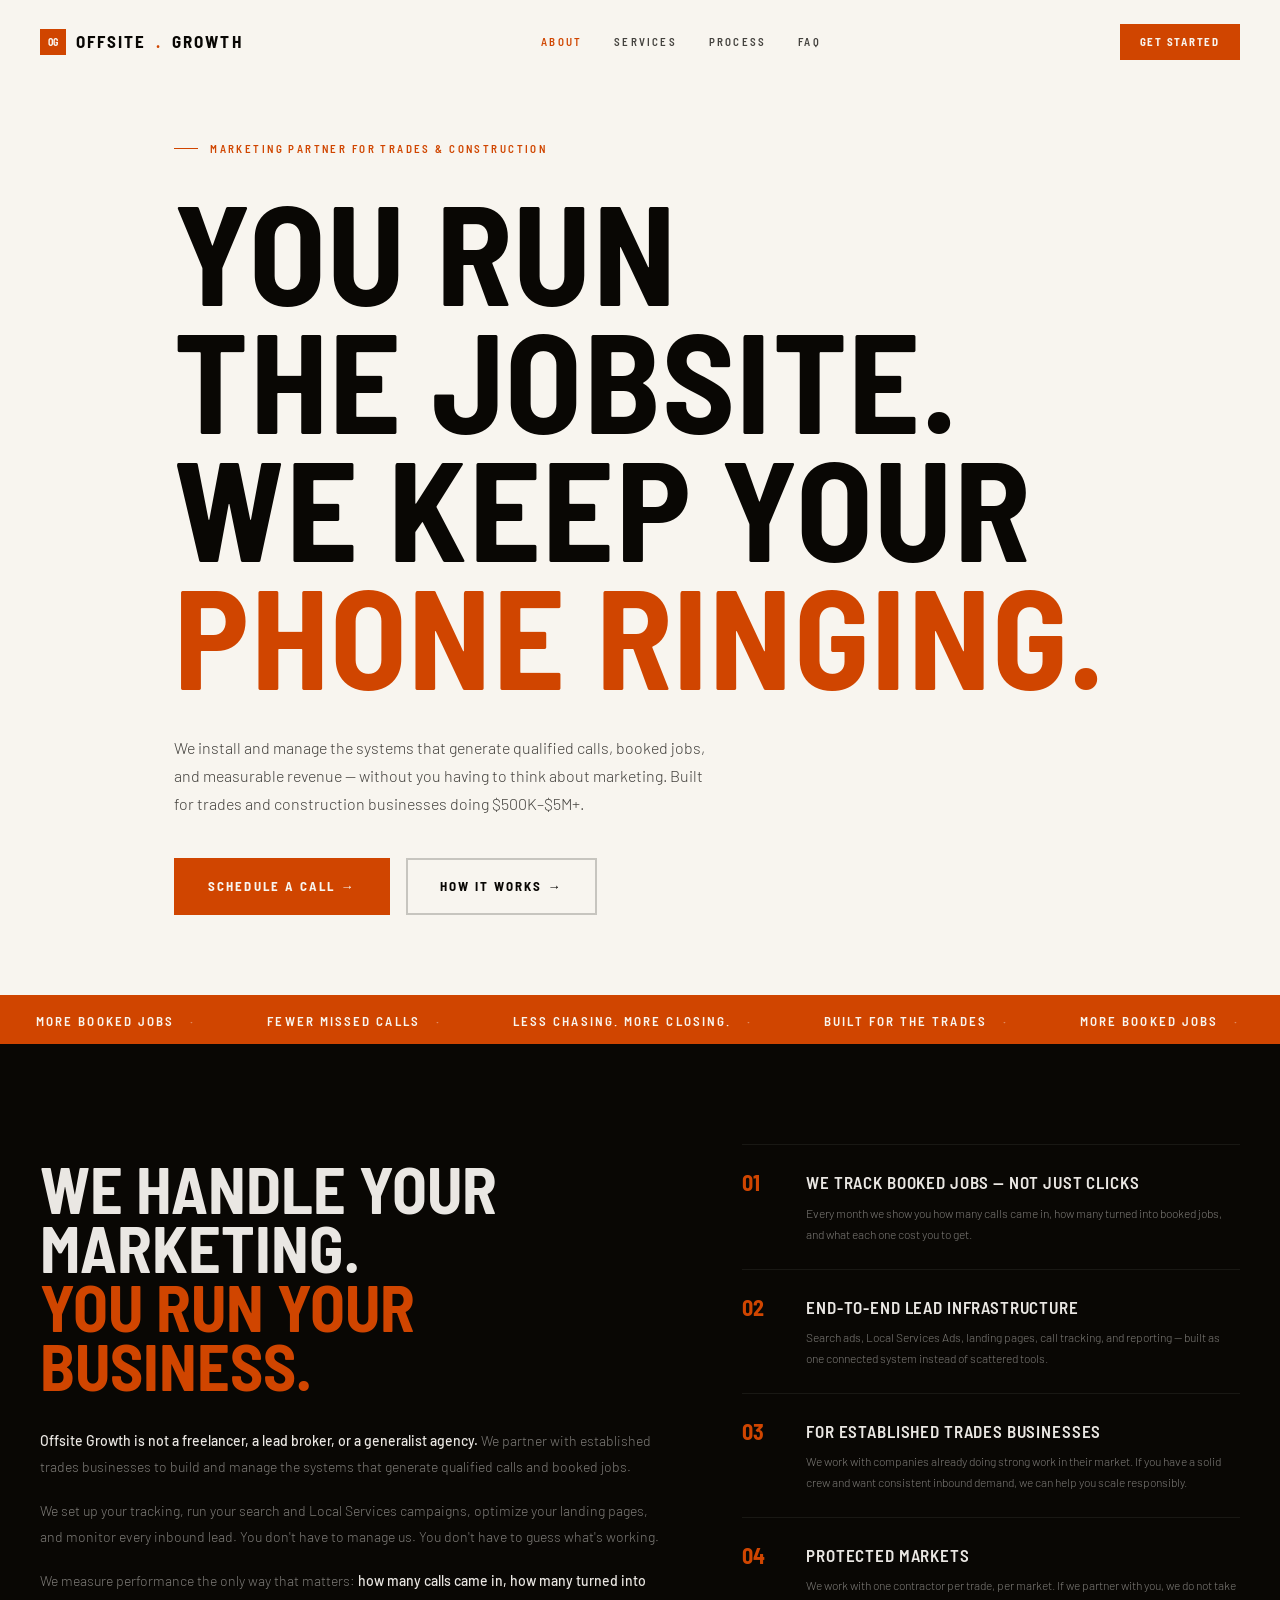
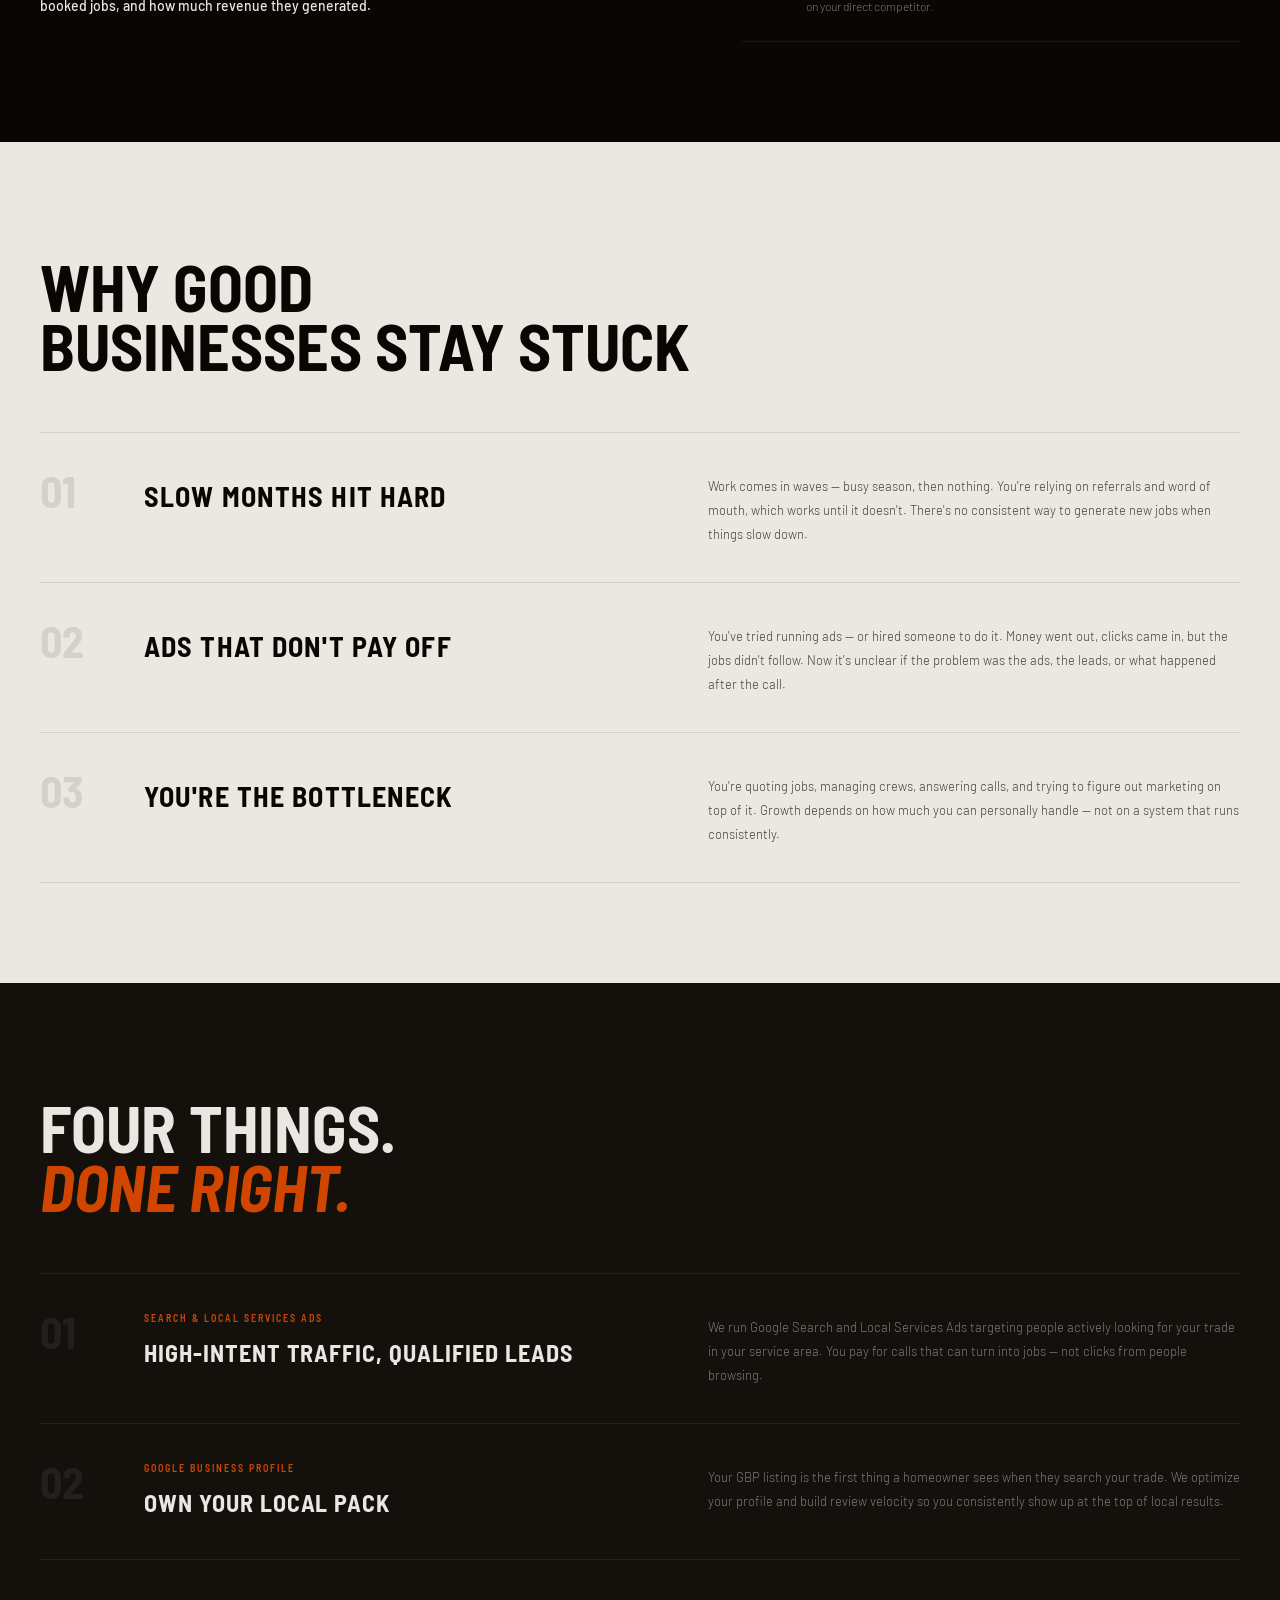
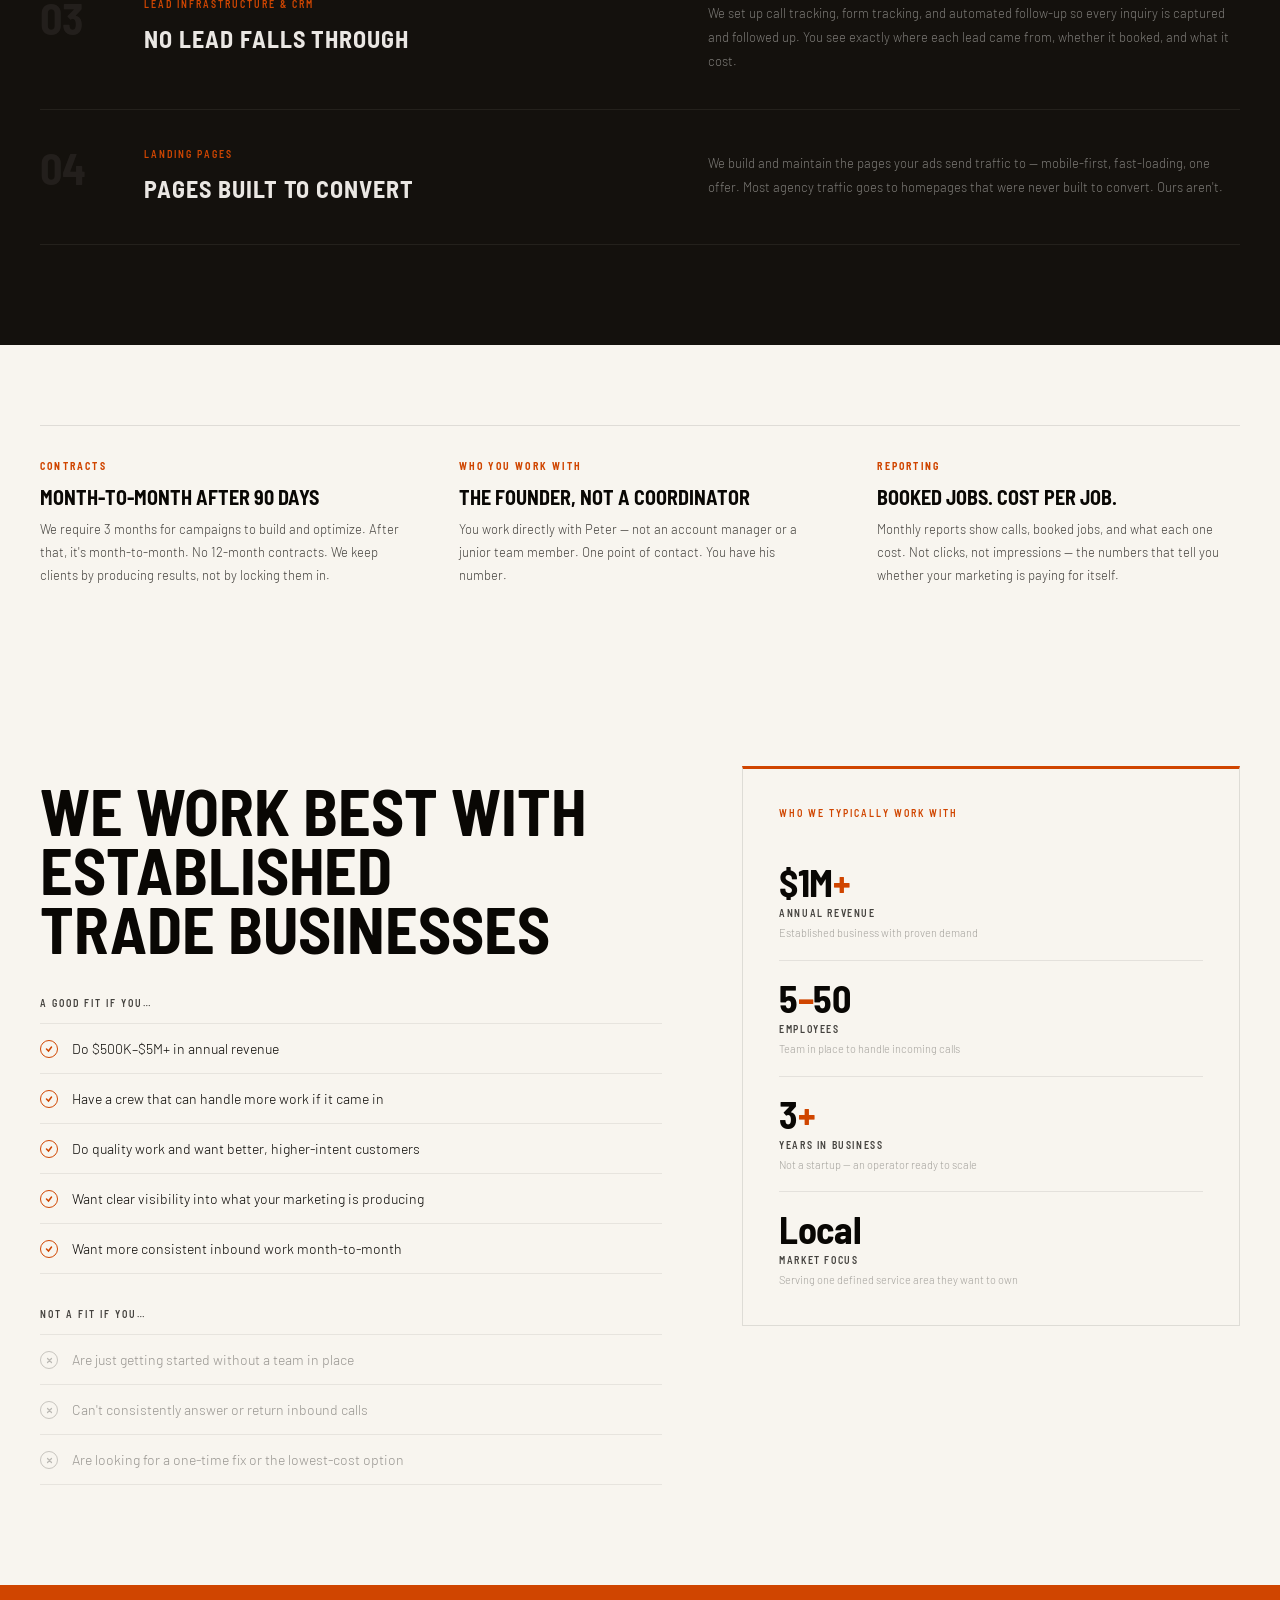
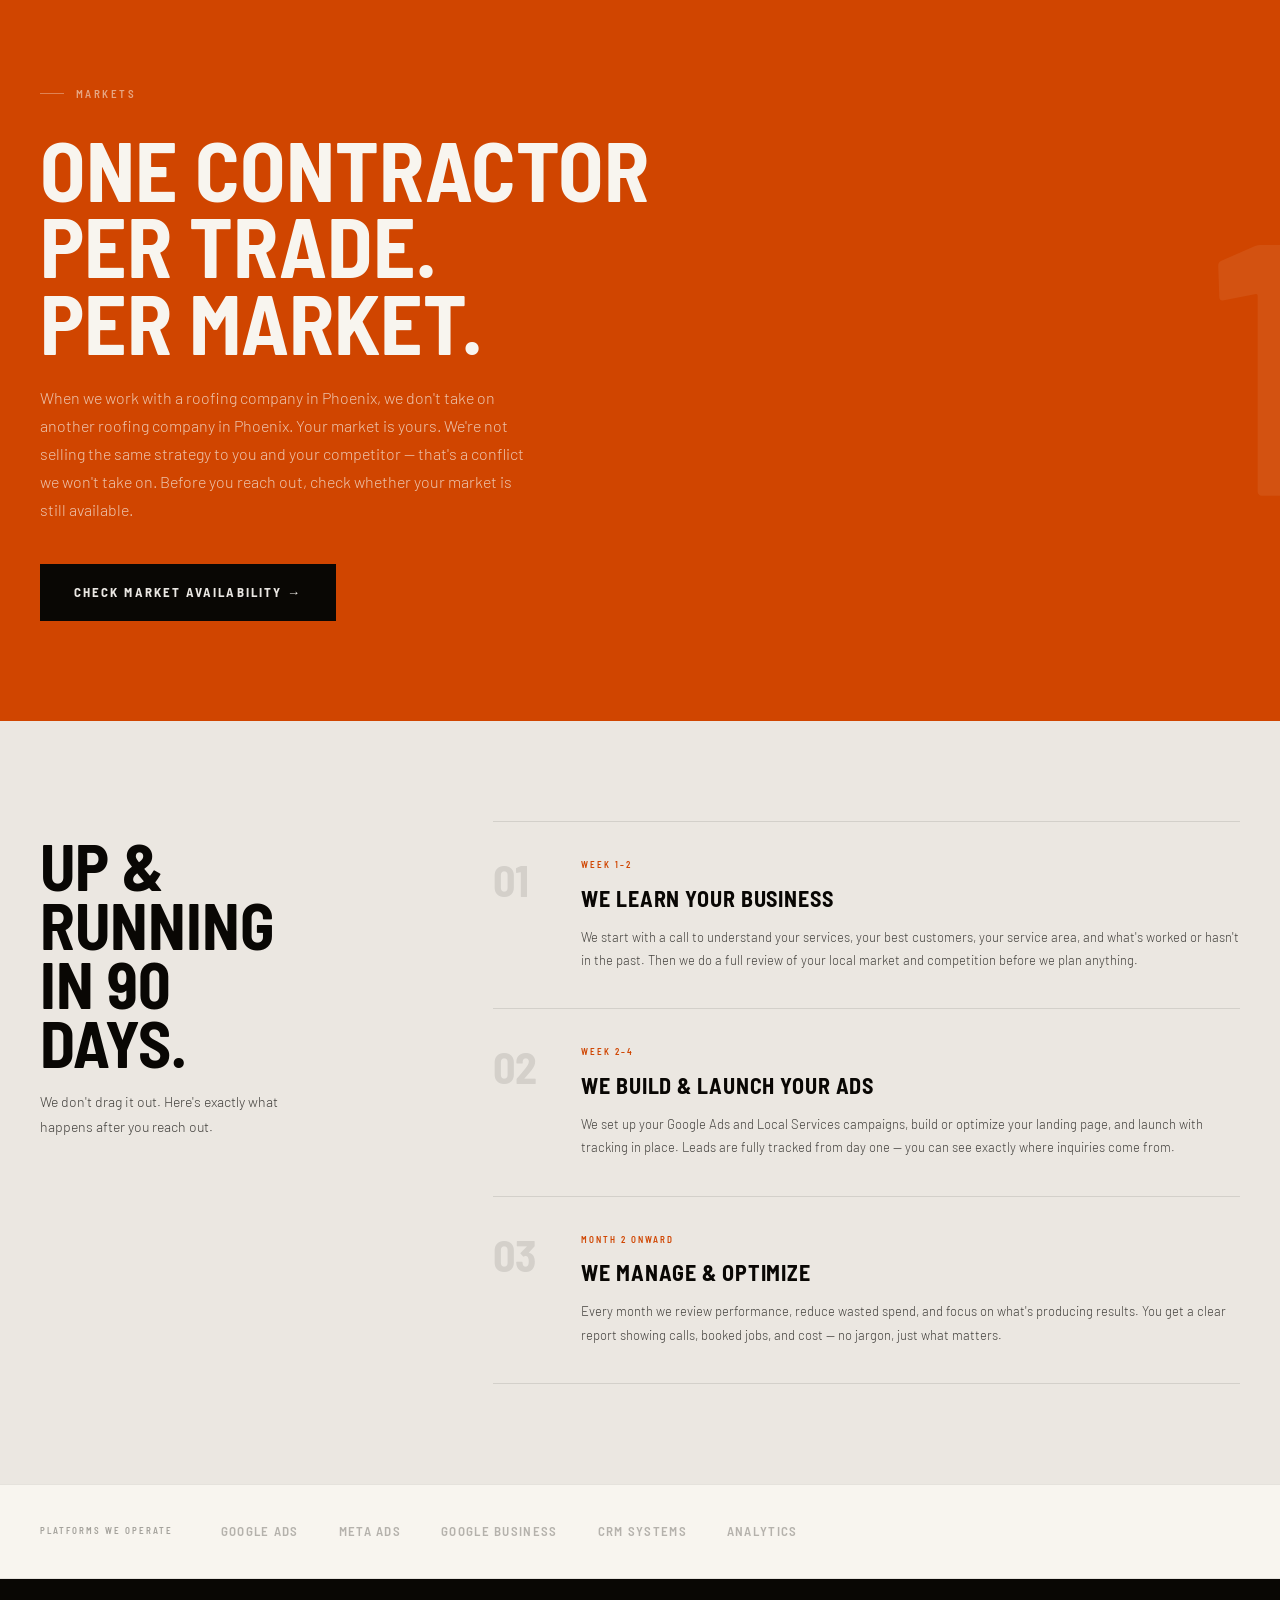
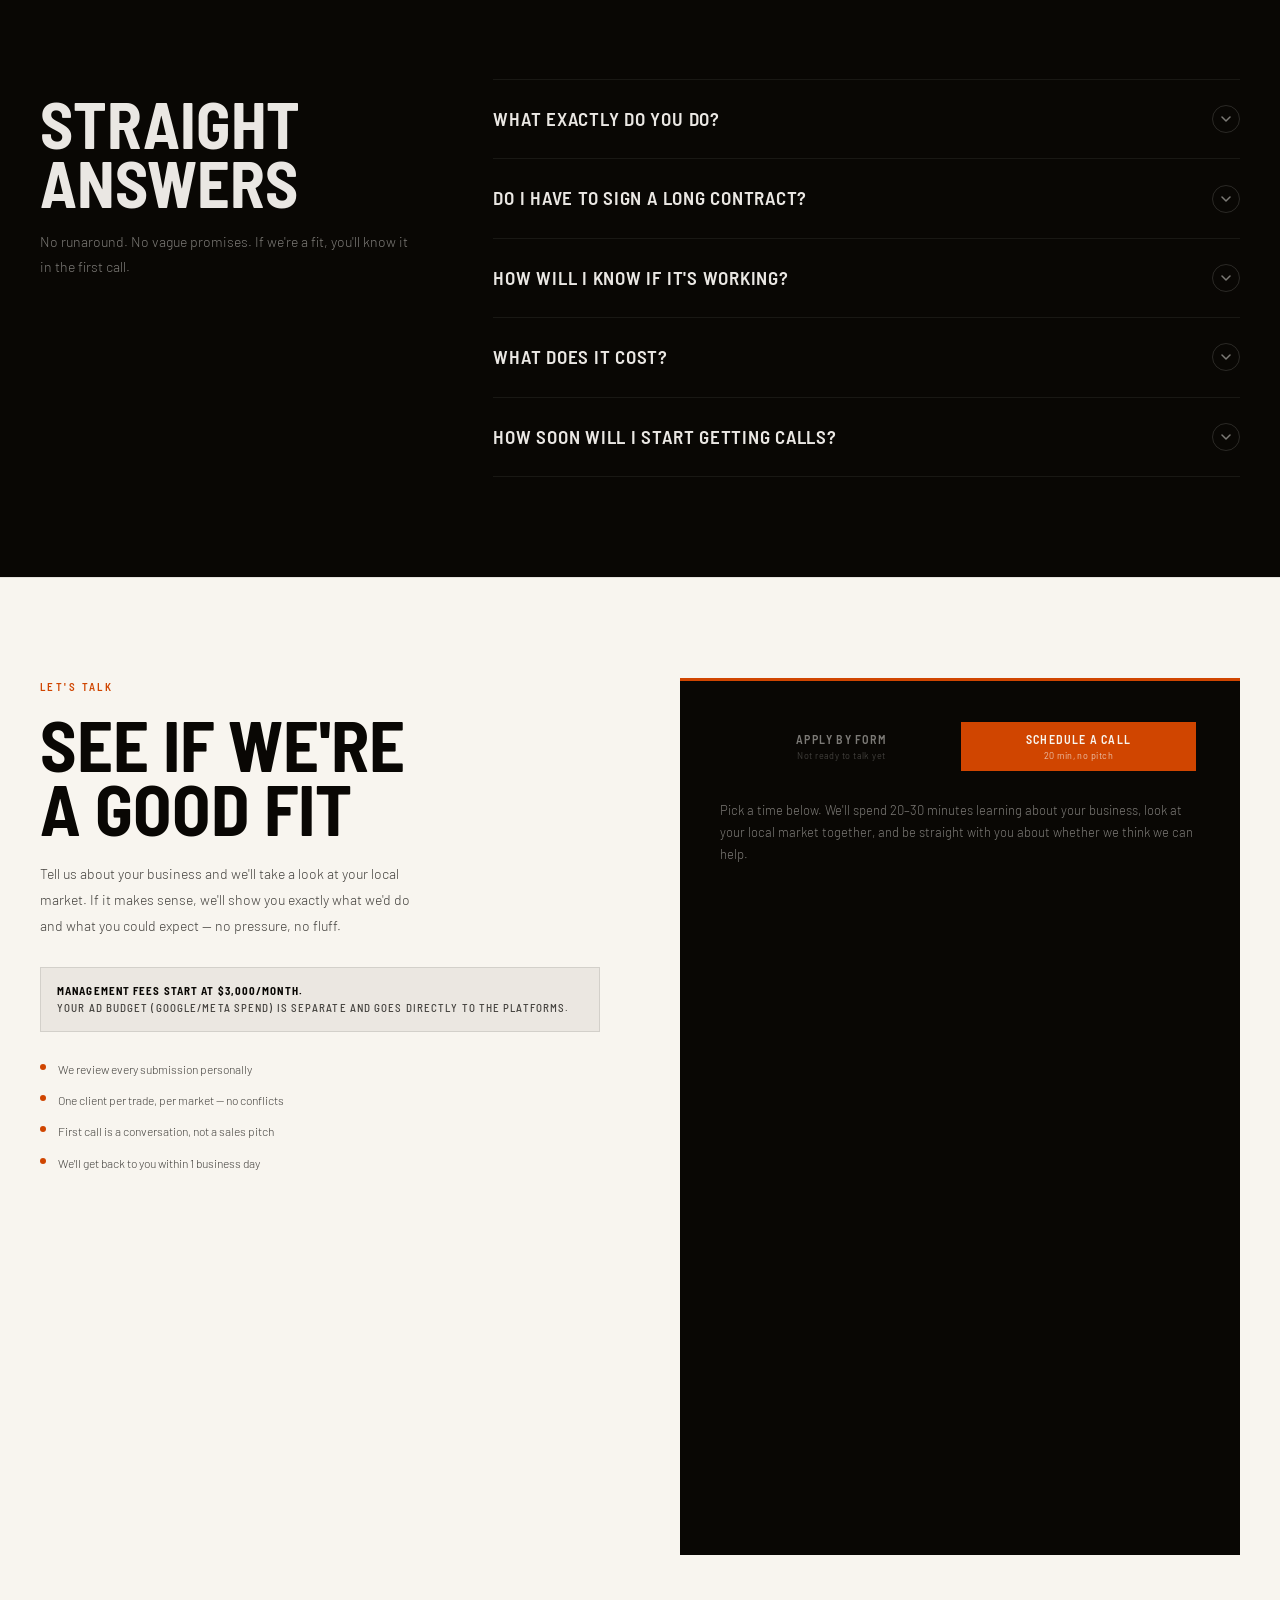
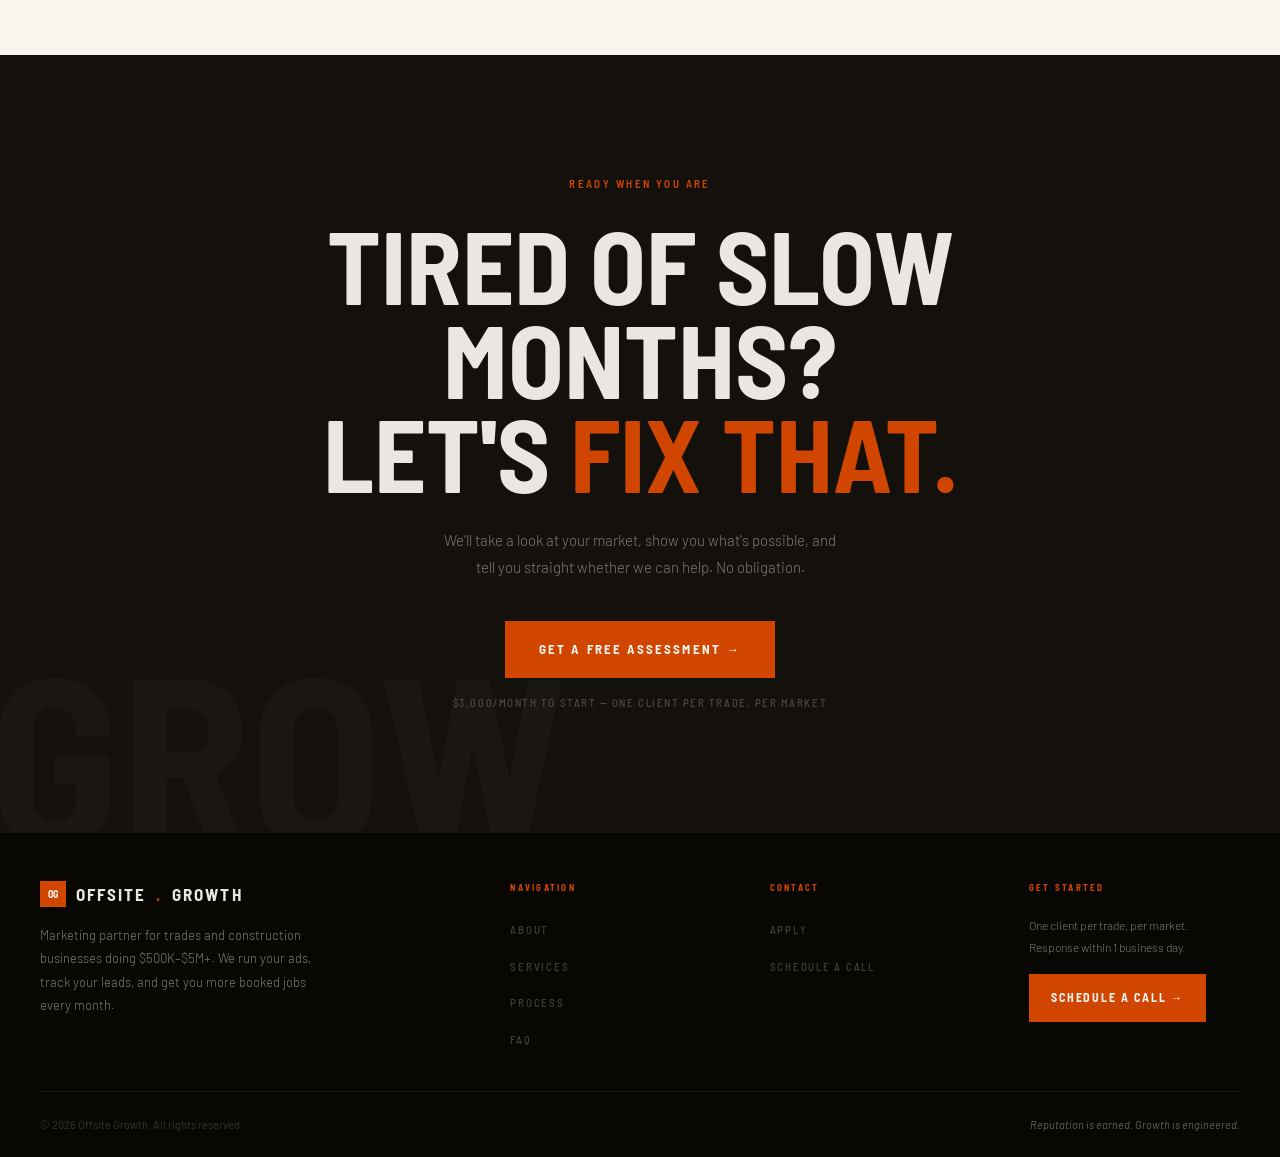
==== index.html @ 3c8fd6c5 "Add purposeful motion layer: FAQ smooth height, button press states, hero entrance, mobile CTA slide" ====
<!DOCTYPE html>
<html lang="en">
<head>
<meta charset="UTF-8">
<meta name="viewport" content="width=device-width, initial-scale=1.0">
<title>Offsite Growth — Marketing Partner for Trades &amp; Construction</title>
<meta name="description" content="Offsite Growth runs your Google Ads, Local Services campaigns, and lead tracking — so trades and construction businesses doing $500K–$5M+ get more booked jobs every month.">
<meta property="og:title" content="Offsite Growth — Marketing Partner for Trades &amp; Construction">
<meta property="og:description" content="We run your Google Ads, Local Services campaigns, and lead tracking — more booked jobs every month. Built for trades and construction businesses doing $500K–$5M+.">
<meta property="og:type" content="website">
<meta property="og:url" content="https://offsite-growth.com">
<meta property="og:image" content="https://offsite-growth.com/og-image.png">
<meta name="twitter:card" content="summary_large_image">
<meta name="twitter:title" content="Offsite Growth — Marketing Partner for Trades &amp; Construction">
<meta name="twitter:description" content="More booked jobs every month. Built for trades and construction businesses doing $500K–$5M+.">
<link rel="icon" type="image/svg+xml" href="data:image/svg+xml,%3Csvg xmlns='http://www.w3.org/2000/svg' viewBox='0 0 32 32'%3E%3Crect width='32' height='32' fill='%23f2efe8'/%3E%3Ctext x='50%25' y='50%25' dominant-baseline='central' text-anchor='middle' font-family='Arial Black,sans-serif' font-weight='900' font-size='18' fill='%23c85a1e'%3EOG%3C/text%3E%3C/svg%3E">
<link rel="preconnect" href="https://fonts.googleapis.com">
<link rel="preconnect" href="https://fonts.gstatic.com" crossorigin>
<link href="https://fonts.googleapis.com/css2?family=Barlow+Semi+Condensed:ital,wght@0,400;0,500;0,600;0,700;1,700&family=Barlow:ital,wght@0,300;0,400;0,500;1,300&display=swap" rel="stylesheet">
<style>
*, *::before, *::after { box-sizing: border-box; margin: 0; padding: 0; }
html { scroll-behavior: smooth; }

:root {
  --paper:    oklch(97% 0.008 82);
  --paper-2:  oklch(93% 0.009 82);
  --ink:      oklch(13% 0.010 80);
  --ink-2:    oklch(18% 0.010 80);
  --fire:     oklch(58% 0.190 43);
  --fire-2:   oklch(63% 0.185 43);
  --on-dark:      oklch(93% 0.006 82);
  --on-dark-dim:  oklch(58% 0.007 82);
  --on-light:     oklch(13% 0.010 80);
  --on-light-dim: oklch(38% 0.008 82);
  --ff-d: 'Barlow Semi Condensed', sans-serif;
  --ff-b: 'Barlow', sans-serif;
  --ease: cubic-bezier(0.16, 1, 0.3, 1);
}

body {
  background: var(--paper);
  color: var(--on-light);
  font-family: var(--ff-b);
  font-weight: 400;
  line-height: 1.6;
  overflow-x: hidden;
  -webkit-font-smoothing: antialiased;
}

a { text-decoration: none; color: inherit; }
.container { max-width: 1280px; margin: 0 auto; padding: 0 40px; }

/* ── REVEAL ── */
.r { opacity: 0; transform: translateY(22px); transition: opacity .65s var(--ease), transform .65s var(--ease); }
.r.on { opacity: 1; transform: none; }
.d1 { transition-delay: .08s; } .d2 { transition-delay: .16s; }
.d3 { transition-delay: .24s; } .d4 { transition-delay: .32s; }

/* ── SECTION LABEL ── */
.stag {
  font-family: var(--ff-d); font-size: 11px; font-weight: 600;
  letter-spacing: .22em; text-transform: uppercase;
  color: var(--fire);
}

/* ── BUTTONS ── */
.btn-fire {
  font-family: var(--ff-d); font-size: 13px; font-weight: 700;
  letter-spacing: .16em; text-transform: uppercase;
  display: inline-flex; align-items: center; gap: 10px;
  padding: 16px 32px; background: var(--fire);
  color: oklch(97% 0.008 82); border: 2px solid var(--fire);
  transition: background .22s var(--ease), transform .22s var(--ease), box-shadow .22s var(--ease);
}
.btn-fire:hover {
  background: var(--fire-2); border-color: var(--fire-2);
  transform: translateY(-2px); box-shadow: 0 8px 28px oklch(58% 0.19 43 / .28);
}
.btn-fire:active { transform: scale(0.97); box-shadow: none; }
.btn-outline {
  font-family: var(--ff-d); font-size: 13px; font-weight: 700;
  letter-spacing: .16em; text-transform: uppercase;
  display: inline-flex; align-items: center; gap: 10px;
  padding: 16px 32px; background: transparent;
  border: 2px solid oklch(13% 0.01 80 / .2); color: var(--on-light);
  transition: border-color .22s, background .22s;
}
.btn-outline:hover { border-color: oklch(13% 0.01 80 / .45); background: oklch(13% 0.01 80 / .04); }
.btn-outline:active { transform: scale(0.97); }
.btn-dark {
  font-family: var(--ff-d); font-size: 13px; font-weight: 700;
  letter-spacing: .16em; text-transform: uppercase;
  display: inline-flex; align-items: center; gap: 10px;
  padding: 16px 32px; background: var(--ink);
  color: var(--on-dark); border: 2px solid var(--ink);
  transition: background .22s;
}
.btn-dark:hover { background: oklch(10% 0.010 80); border-color: oklch(10% 0.010 80); }
.btn-dark:active { transform: scale(0.97); }
.btn-outline-light {
  font-family: var(--ff-d); font-size: 13px; font-weight: 700;
  letter-spacing: .16em; text-transform: uppercase;
  display: inline-flex; align-items: center; gap: 10px;
  padding: 16px 32px; background: transparent;
  border: 2px solid oklch(93% 0.006 82 / .25); color: var(--on-dark);
  transition: border-color .22s, background .22s;
}
.btn-outline-light:hover { border-color: oklch(93% 0.006 82 / .5); background: oklch(93% 0.006 82 / .06); }
.btn-outline-light:active { transform: scale(0.97); }

/* ═══════════════════════════════════════════
   HEADER
═══════════════════════════════════════════ */
header {
  position: fixed; top: 0; left: 0; right: 0; z-index: 200;
  padding: 24px 0;
  transition: background .35s var(--ease), border-color .35s;
  border-bottom: 1px solid transparent;
  background: transparent;
}
header.stuck {
  padding: 14px 0;
  background: oklch(13% 0.010 80 / .97);
  backdrop-filter: blur(16px);
  border-color: oklch(93% 0.006 82 / .07);
}
.hdr-inner { display: flex; align-items: center; justify-content: space-between; gap: 24px; }
.logo {
  font-family: var(--ff-d); font-size: 17px; font-weight: 700;
  letter-spacing: .12em; text-transform: uppercase;
  display: flex; align-items: center; gap: 10px;
  color: var(--on-light); transition: color .35s;
}
header.stuck .logo { color: var(--on-dark); }
.logo-mark {
  width: 26px; height: 26px; background: var(--fire);
  display: inline-flex; align-items: center; justify-content: center;
  font-size: 10px; font-weight: 700; color: oklch(97% 0.008 82);
  letter-spacing: .04em; flex-shrink: 0;
}
nav { display: flex; align-items: center; gap: 32px; }
nav a {
  font-family: var(--ff-d); font-size: 11px; font-weight: 600;
  letter-spacing: .2em; text-transform: uppercase;
  color: var(--on-light-dim); transition: color .2s;
}
header.stuck nav a { color: var(--on-dark-dim); }
nav a:hover { color: var(--on-light); }
header.stuck nav a:hover { color: var(--on-dark); }
nav a.active { color: var(--fire); }
header.stuck nav a.active { color: var(--fire); }
.hdr-cta {
  font-family: var(--ff-d); font-size: 11px; font-weight: 700;
  letter-spacing: .16em; text-transform: uppercase;
  padding: 9px 20px; background: var(--fire);
  color: oklch(97% 0.008 82); transition: background .2s;
}
.hdr-cta:hover { background: var(--fire-2); }
.hdr-cta:active { transform: scale(0.97); }
.burger {
  display: none; flex-direction: column; gap: 5px;
  cursor: pointer; border: none; background: none; padding: 4px;
}
.burger span {
  width: 22px; height: 1.5px; display: block;
  background: var(--on-light); transition: background .35s;
}
header.stuck .burger span { background: var(--on-dark); }

/* ═══════════════════════════════════════════
   HERO
═══════════════════════════════════════════ */
.hero {
  min-height: 100vh;
  background: var(--paper);
  display: flex; flex-direction: column; justify-content: center;
  padding: 140px 0 80px;
}
.hero-eyebrow {
  font-family: var(--ff-d); font-size: 11px; font-weight: 600;
  letter-spacing: .22em; text-transform: uppercase; color: var(--fire);
  display: flex; align-items: center; gap: 12px; margin-bottom: 28px;
  opacity: 0; animation: up .8s .1s var(--ease) forwards;
}
.hero-eyebrow::before { content: ''; width: 24px; height: 1px; background: var(--fire); }
.hero-h1 {
  font-family: var(--ff-d);
  font-size: clamp(76px, 11vw, 152px);
  font-weight: 700; line-height: .91; letter-spacing: .01em; text-transform: uppercase;
  color: var(--on-light); margin-bottom: 36px;
  opacity: 0; animation: up-heavy 1s .2s var(--ease) forwards;
}
.hero-h1 .acc { color: var(--fire); }
.hero-sub {
  font-size: 16px; font-weight: 300; color: var(--on-light-dim);
  line-height: 1.75; max-width: 540px; margin-bottom: 40px;
  opacity: 0; animation: up .9s .32s var(--ease) forwards;
}
.hero-actions {
  display: flex; gap: 16px; flex-wrap: wrap;
  opacity: 0; animation: up .9s .44s var(--ease) forwards;
}

.hero-stats {
  margin-top: auto;
  border-top: 1px solid oklch(13% 0.01 80 / .1);
  display: grid; grid-template-columns: repeat(3, 1fr);
  opacity: 0; animation: up .9s .6s var(--ease) forwards;
}
.hstat { padding: 28px 0; }
.hstat:not(:last-child) { border-right: 1px solid oklch(13% 0.01 80 / .1); padding-right: 32px; }
.hstat:not(:first-child) { padding-left: 32px; }
.hstat-val {
  font-family: var(--ff-d); font-size: 44px; font-weight: 700; line-height: 1;
  color: var(--on-light); letter-spacing: -.01em; margin-bottom: 4px;
}
.hstat-val .acc { color: var(--fire); }
.hstat-lbl {
  font-family: var(--ff-d); font-size: 11px; font-weight: 500;
  letter-spacing: .16em; text-transform: uppercase; color: var(--on-light-dim);
}

@keyframes up { from { opacity:0; transform:translateY(24px); } to { opacity:1; transform:none; } }
@keyframes up-heavy { from { opacity:0; transform:translateY(44px); } to { opacity:1; transform:none; } }
@keyframes fadeTab { from { opacity:0; } to { opacity:1; } }

/* ── TICKER ── */
.ticker {
  background: var(--fire); padding: 12px 0;
  overflow: hidden; white-space: nowrap;
}
.ticker-track { display: inline-flex; animation: scroll 30s linear infinite; }
.ticker-item {
  font-family: var(--ff-d); font-size: 13px; font-weight: 600;
  letter-spacing: .16em; text-transform: uppercase;
  color: oklch(97% 0.008 82); padding: 0 36px;
  display: flex; align-items: center; gap: 16px;
}
.ticker-item::after { content: '·'; color: oklch(97% 0.008 82 / .4); }
@keyframes scroll { from { transform:translateX(0); } to { transform:translateX(-50%); } }

/* ═══════════════════════════════════════════
   ABOUT — Dark
═══════════════════════════════════════════ */
.about { background: var(--ink); color: var(--on-dark); padding: 100px 0; }
.about-inner {
  display: grid; grid-template-columns: 5fr 4fr; gap: 80px; align-items: start;
}
.about-h2 {
  font-family: var(--ff-d); font-size: clamp(40px, 5vw, 68px);
  font-weight: 700; line-height: .92; text-transform: uppercase;
  color: var(--on-dark); margin: 16px 0 32px;
}
.about-h2 .acc { color: var(--fire); }
.about-copy { display: flex; flex-direction: column; gap: 18px; }
.about-copy p { font-size: 14px; font-weight: 300; color: var(--on-dark-dim); line-height: 1.85; }
.about-copy strong { font-weight: 500; color: var(--on-dark); }
.pillars { list-style: none; }
.pillar {
  display: grid; grid-template-columns: 44px 1fr; gap: 20px;
  padding: 24px 0; border-top: 1px solid oklch(93% 0.006 82 / .07);
}
.pillars li:last-child { border-bottom: 1px solid oklch(93% 0.006 82 / .07); }
.pillar-n {
  font-family: var(--ff-d); font-size: 22px; font-weight: 700;
  color: var(--fire); line-height: 1; padding-top: 2px;
}
.pillar-title {
  font-family: var(--ff-d); font-size: 17px; font-weight: 600;
  text-transform: uppercase; letter-spacing: .05em;
  color: var(--on-dark); margin-bottom: 6px;
}
.pillar-body { font-size: 12px; font-weight: 300; color: var(--on-dark-dim); line-height: 1.75; }

/* ═══════════════════════════════════════════
   PROBLEM — Light
═══════════════════════════════════════════ */
.problem { background: var(--paper-2); padding: 100px 0; }
.prob-head { margin-bottom: 56px; }
.prob-h2 {
  font-family: var(--ff-d); font-size: clamp(40px, 5vw, 68px);
  font-weight: 700; line-height: .92; text-transform: uppercase;
  color: var(--on-light); margin: 16px 0 0;
}
.prob-row {
  display: grid; grid-template-columns: 72px 1fr 1fr; gap: 32px;
  padding: 36px 0; border-top: 1px solid oklch(13% 0.01 80 / .1);
  align-items: start; transition: border-color .25s;
}
.prob-row:last-child { border-bottom: 1px solid oklch(13% 0.01 80 / .1); }
.prob-row:hover { border-top-color: oklch(58% 0.19 43 / .3); }
.prob-n {
  font-family: var(--ff-d); font-size: 44px; font-weight: 700;
  color: oklch(13% 0.01 80 / .1); line-height: 1; transition: color .25s;
}
.prob-row:hover .prob-n { color: oklch(58% 0.19 43 / .2); }
.prob-title {
  font-family: var(--ff-d); font-size: clamp(20px, 2.2vw, 28px);
  font-weight: 700; text-transform: uppercase; letter-spacing: .04em;
  color: var(--on-light); padding-top: 5px;
}
.prob-body { font-size: 13px; font-weight: 300; color: var(--on-light-dim); line-height: 1.85; padding-top: 5px; }

/* ═══════════════════════════════════════════
   ENGINE / SERVICES — Dark
═══════════════════════════════════════════ */
.engine { background: var(--ink-2); color: var(--on-dark); padding: 100px 0; }
.engine-head { margin-bottom: 56px; }
.engine-h2 {
  font-family: var(--ff-d); font-size: clamp(40px, 5vw, 68px);
  font-weight: 700; line-height: .92; text-transform: uppercase;
  color: var(--on-dark); margin: 16px 0 0;
}
.engine-h2 em { font-style: italic; color: var(--fire); }
.eng-row {
  display: grid; grid-template-columns: 72px 1fr 1fr; gap: 32px;
  padding: 36px 0; border-top: 1px solid oklch(93% 0.006 82 / .07);
  align-items: start; transition: border-color .25s;
}
.eng-row:last-child { border-bottom: 1px solid oklch(93% 0.006 82 / .07); }
.eng-row:hover { border-top-color: oklch(58% 0.19 43 / .35); }
.eng-n {
  font-family: var(--ff-d); font-size: 44px; font-weight: 700;
  color: oklch(93% 0.006 82 / .07); line-height: 1; transition: color .25s;
}
.eng-row:hover .eng-n { color: oklch(58% 0.19 43 / .22); }
.eng-meta {}
.eng-label {
  font-family: var(--ff-d); font-size: 10px; font-weight: 600;
  letter-spacing: .2em; text-transform: uppercase; color: var(--fire); margin-bottom: 8px;
}
.eng-title {
  font-family: var(--ff-d); font-size: clamp(18px, 2vw, 24px);
  font-weight: 700; text-transform: uppercase; letter-spacing: .04em; color: var(--on-dark);
}
.eng-body { font-size: 13px; font-weight: 300; color: var(--on-dark-dim); line-height: 1.85; padding-top: 5px; }

/* ═══════════════════════════════════════════
   CREDENTIALS STRIP — Light
═══════════════════════════════════════════ */
.creds { background: var(--paper); padding: 80px 0; }
.creds-grid {
  display: grid; grid-template-columns: repeat(3, 1fr);
  gap: 56px; border-top: 1px solid oklch(13% 0.01 80 / .1);
}
.cred-item { padding-top: 32px; }
.cred-tag {
  font-family: var(--ff-d); font-size: 10px; font-weight: 700;
  letter-spacing: .22em; text-transform: uppercase;
  color: var(--fire); margin-bottom: 12px;
}
.cred-h {
  font-family: var(--ff-d); font-size: 20px; font-weight: 700;
  text-transform: uppercase; color: var(--on-light); margin-bottom: 10px; line-height: 1.1;
}
.cred-body { font-size: 13px; font-weight: 300; color: var(--on-light-dim); line-height: 1.75; }

/* ═══════════════════════════════════════════
   WHO — Light
═══════════════════════════════════════════ */
.who { background: var(--paper); padding: 100px 0; }
.who-inner { display: grid; grid-template-columns: 5fr 4fr; gap: 80px; align-items: start; }
.who-h2 {
  font-family: var(--ff-d); font-size: clamp(40px, 5vw, 68px);
  font-weight: 700; line-height: .92; text-transform: uppercase;
  color: var(--on-light); margin: 16px 0 36px;
}
.fit-lbl {
  font-family: var(--ff-d); font-size: 10px; font-weight: 600;
  letter-spacing: .2em; text-transform: uppercase; color: var(--on-light-dim); margin-bottom: 12px;
}
.fit-list { list-style: none; }
.fit-item {
  display: flex; align-items: flex-start; gap: 14px;
  padding: 14px 0; border-bottom: 1px solid oklch(13% 0.01 80 / .07);
  font-size: 14px; font-weight: 300; color: var(--on-light); line-height: 1.5;
}
.fit-item:first-child { border-top: 1px solid oklch(13% 0.01 80 / .07); }
.fit-check {
  width: 18px; height: 18px; flex-shrink: 0; margin-top: 2px;
  border: 1.5px solid var(--fire); border-radius: 50%;
  display: flex; align-items: center; justify-content: center;
}
.fit-x {
  width: 18px; height: 18px; flex-shrink: 0; margin-top: 2px;
  border: 1.5px solid oklch(13% 0.01 80 / .2); border-radius: 50%;
  display: flex; align-items: center; justify-content: center;
  color: oklch(13% 0.01 80 / .25);
}
.nf-wrap { margin-top: 32px; }
.nf-wrap .fit-item { color: oklch(13% 0.01 80 / .4); }
.who-metrics {
  border-top: 3px solid var(--fire); border-bottom: 1px solid oklch(13% 0.01 80 / .1);
  border-left: 1px solid oklch(13% 0.01 80 / .1); border-right: 1px solid oklch(13% 0.01 80 / .1);
  padding: 36px; position: sticky; top: 100px;
}
.wmt-lbl {
  font-family: var(--ff-d); font-size: 10px; font-weight: 600;
  letter-spacing: .2em; text-transform: uppercase; color: var(--fire); margin-bottom: 24px;
}
.wm { padding: 18px 0; border-bottom: 1px solid oklch(13% 0.01 80 / .08); }
.wm:last-child { border-bottom: none; padding-bottom: 0; }
.wm-val {
  font-family: var(--ff-d); font-size: 38px; font-weight: 700; line-height: 1;
  color: var(--on-light); letter-spacing: -.01em;
}
.wm-val .acc { color: var(--fire); }
.wm-lbl {
  font-family: var(--ff-d); font-size: 10px; font-weight: 600;
  letter-spacing: .16em; text-transform: uppercase; color: var(--on-light-dim); margin-top: 4px;
}
.wm-sub { font-size: 11px; font-weight: 300; color: oklch(13% 0.01 80 / .35); margin-top: 3px; }

/* ═══════════════════════════════════════════
   EXCLUSIVE — Orange
═══════════════════════════════════════════ */
.exclusive { background: var(--fire); color: oklch(97% 0.008 82); padding: 100px 0; position: relative; overflow: hidden; }
.excl-ghost {
  position: absolute; right: -30px; top: 50%; transform: translateY(-50%);
  font-family: var(--ff-d); font-size: clamp(220px, 28vw, 380px);
  font-weight: 700; line-height: 1; text-transform: uppercase;
  color: oklch(97% 0.008 82 / .07); pointer-events: none; user-select: none;
  letter-spacing: -.04em;
}
.excl-inner { position: relative; z-index: 1; max-width: 760px; }
.excl-tag {
  font-family: var(--ff-d); font-size: 11px; font-weight: 600;
  letter-spacing: .22em; text-transform: uppercase;
  color: oklch(97% 0.008 82 / .55); display: flex; align-items: center; gap: 12px; margin-bottom: 28px;
}
.excl-tag::before { content: ''; width: 24px; height: 1px; background: oklch(97% 0.008 82 / .35); flex-shrink: 0; }
.excl-h2 {
  font-family: var(--ff-d); font-size: clamp(44px, 6.5vw, 88px);
  font-weight: 700; line-height: .92; text-transform: uppercase;
  color: oklch(97% 0.008 82); margin-bottom: 24px;
}
.excl-body {
  font-size: 16px; font-weight: 300; color: oklch(97% 0.008 82 / .72);
  line-height: 1.75; max-width: 500px; margin-bottom: 40px;
}

/* ═══════════════════════════════════════════
   PROCESS — Light
═══════════════════════════════════════════ */
.process { background: var(--paper-2); padding: 100px 0; }
.proc-inner { display: grid; grid-template-columns: 1fr 2fr; gap: 80px; }
.proc-h2 {
  font-family: var(--ff-d); font-size: clamp(40px, 5vw, 64px);
  font-weight: 700; line-height: .92; text-transform: uppercase;
  color: var(--on-light); margin: 16px 0 16px;
}
.proc-note { font-size: 14px; font-weight: 300; color: var(--on-light-dim); line-height: 1.8; max-width: 240px; }
.pstep {
  display: grid; grid-template-columns: 64px 1fr; gap: 24px;
  padding: 36px 0; border-top: 1px solid oklch(13% 0.01 80 / .1);
  transition: border-color .25s;
}
.pstep:last-child { border-bottom: 1px solid oklch(13% 0.01 80 / .1); }
.pstep:hover { border-top-color: oklch(58% 0.19 43 / .3); }
.pn {
  font-family: var(--ff-d); font-size: 44px; font-weight: 700;
  color: oklch(13% 0.01 80 / .1); line-height: 1; transition: color .3s;
}
.pstep:hover .pn { color: oklch(58% 0.19 43 / .22); }
.ptag {
  font-family: var(--ff-d); font-size: 9px; font-weight: 600;
  letter-spacing: .22em; text-transform: uppercase; color: var(--fire); margin-bottom: 8px;
}
.ptitle {
  font-family: var(--ff-d); font-size: 22px; font-weight: 700;
  text-transform: uppercase; letter-spacing: .04em; margin-bottom: 10px; color: var(--on-light);
}
.pbody { font-size: 13px; font-weight: 300; color: var(--on-light-dim); line-height: 1.8; }

/* ── PLATFORMS ── */
.platforms {
  background: var(--paper);
  border-top: 1px solid oklch(13% 0.01 80 / .08);
  border-bottom: 1px solid oklch(13% 0.01 80 / .08);
  padding: 36px 0;
}
.plat-inner { display: flex; align-items: center; gap: 48px; flex-wrap: wrap; }
.plat-lbl {
  font-family: var(--ff-d); font-size: 9px; font-weight: 600;
  letter-spacing: .22em; text-transform: uppercase; color: oklch(42% 0.008 82 / .5); white-space: nowrap;
}
.plat-items { display: flex; gap: 40px; flex-wrap: wrap; align-items: center; }
.plat-item {
  font-family: var(--ff-d); font-size: 13px; font-weight: 600;
  letter-spacing: .1em; text-transform: uppercase; color: oklch(42% 0.008 82 / .4);
  transition: color .2s;
}
.plat-item:hover { color: var(--on-light-dim); }

/* ═══════════════════════════════════════════
   FAQ — Dark
═══════════════════════════════════════════ */
.faq { background: var(--ink); color: var(--on-dark); padding: 100px 0; }
.faq-inner { display: grid; grid-template-columns: 1fr 2fr; gap: 80px; }
.faq-h2 {
  font-family: var(--ff-d); font-size: clamp(40px, 5vw, 64px);
  font-weight: 700; line-height: .92; text-transform: uppercase;
  color: var(--on-dark); margin: 16px 0 16px;
}
.faq-note { font-size: 14px; font-weight: 300; color: var(--on-dark-dim); line-height: 1.8; }
.faq-row { border-top: 1px solid oklch(93% 0.006 82 / .07); }
.faq-row:last-child { border-bottom: 1px solid oklch(93% 0.006 82 / .07); }
.faq-row summary { list-style: none; }
.faq-row summary::-webkit-details-marker { display: none; }
.faq-btn {
  width: 100%; background: none; border: none; color: var(--on-dark);
  font-family: var(--ff-d); font-size: 19px; font-weight: 600;
  letter-spacing: .04em; text-transform: uppercase;
  text-align: left; padding: 24px 0;
  display: flex; justify-content: space-between; align-items: center; gap: 20px;
  cursor: pointer; transition: color .2s;
}
.faq-btn:hover { color: var(--fire); }
.faq-ico {
  width: 28px; height: 28px; flex-shrink: 0;
  border: 1px solid oklch(93% 0.006 82 / .15); border-radius: 50%;
  display: flex; align-items: center; justify-content: center;
  transition: all .3s var(--ease); color: var(--on-dark-dim);
}
details[open] .faq-ico { background: var(--fire); border-color: var(--fire); color: oklch(97% 0.008 82); transform: rotate(180deg); }
.faq-ans-wrap { display: grid; grid-template-rows: 0fr; overflow: hidden; transition: grid-template-rows .32s var(--ease); }
details[open] .faq-ans-wrap { grid-template-rows: 1fr; }
.faq-ans-in { min-height: 0; padding: 0 0 24px; font-size: 14px; font-weight: 300; color: var(--on-dark-dim); line-height: 1.85; max-width: 520px; }

/* ═══════════════════════════════════════════
   BOOK — Light
═══════════════════════════════════════════ */
.book {
  background: var(--paper); padding: 100px 0;
  border-top: 1px solid oklch(13% 0.01 80 / .08);
}
.book-inner { display: grid; grid-template-columns: 1fr 1fr; gap: 80px; align-items: start; }
.book-h2 {
  font-family: var(--ff-d); font-size: clamp(40px, 5.5vw, 72px);
  font-weight: 700; line-height: .92; text-transform: uppercase;
  color: var(--on-light); margin: 16px 0 20px;
}
.book-sub { font-size: 14px; font-weight: 300; color: var(--on-light-dim); line-height: 1.85; max-width: 380px; margin-bottom: 28px; }
.book-notice {
  font-family: var(--ff-d); font-size: 11px; font-weight: 500;
  letter-spacing: .1em; text-transform: uppercase;
  color: var(--on-light-dim); padding: 14px 16px;
  background: var(--paper-2); border: 1px solid oklch(13% 0.01 80 / .1);
  margin-bottom: 28px; line-height: 1.6;
}
.book-notice strong { font-weight: 700; color: var(--on-light); }
.book-trust { display: flex; flex-direction: column; gap: 12px; }
.bt-item { display: flex; align-items: flex-start; gap: 12px; font-size: 12px; font-weight: 300; color: var(--on-light-dim); line-height: 1.6; }
.bt-dot { width: 6px; height: 6px; background: var(--fire); border-radius: 50%; flex-shrink: 0; margin-top: 4px; }

.book-form {
  background: var(--ink); padding: 40px; position: relative;
}
.book-form::before { content: ''; position: absolute; top: 0; left: 0; right: 0; height: 3px; background: var(--fire); }

.form-tabs {
  display: flex; gap: 2px; margin-bottom: 24px;
  background: oklch(13% 0.010 80); padding: 4px;
}
.ftab {
  flex: 1; font-family: var(--ff-d); font-size: 12px; font-weight: 600;
  letter-spacing: .1em; text-transform: uppercase;
  padding: 10px 14px; background: transparent; border: none;
  color: var(--on-dark-dim); cursor: pointer; transition: all .2s var(--ease);
  display: flex; flex-direction: column; align-items: center; gap: 2px;
}
.ftab:hover { color: var(--on-dark); }
.ftab-active { background: var(--fire) !important; color: oklch(97% 0.008 82) !important; }
.ftab-active .ftab-sub { opacity: .7; }
.ftab-panel { animation: fadeTab .22s var(--ease); }
.ftab-panel-hidden { display: none; }
.ftab-sub {
  display: block; font-family: var(--ff-b); font-size: 9px; font-weight: 400;
  letter-spacing: .05em; text-transform: none; opacity: .5; margin-top: 2px;
}

/* HubSpot form overrides */
.hs-form fieldset { max-width: 100% !important; }
.hs-form .hs-input {
  width: 100% !important; background: oklch(18% 0.01 80);
  border: 1px solid oklch(93% 0.006 82 / .1);
  padding: 12px 14px; font-family: var(--ff-b); font-size: 14px;
  font-weight: 300; color: var(--on-dark); outline: none;
  appearance: none; -webkit-appearance: none; transition: border-color .2s;
}
.hs-form .hs-input:focus { border-color: oklch(58% 0.19 43 / .6); }
.hs-form label {
  display: block; font-family: var(--ff-d); font-size: 10px; font-weight: 600;
  letter-spacing: .18em; text-transform: uppercase; color: var(--on-dark-dim); margin-bottom: 8px;
}
.hs-form .hs-form-field { margin-bottom: 18px; }
.hs-form .hs-error-msgs { list-style: none; margin-top: 5px; }
.hs-form .hs-error-msgs li label { color: oklch(65% 0.18 25); font-size: 11px; letter-spacing: .04em; text-transform: none; }
.hs-form select.hs-input {
  background-image: url("data:image/svg+xml,%3Csvg xmlns='http://www.w3.org/2000/svg' width='12' height='8' fill='none'%3E%3Cpath d='M1 1l5 5 5-5' stroke='rgba(240,236,229,0.35)' stroke-width='1.5' stroke-linecap='round'/%3E%3C/svg%3E");
  background-repeat: no-repeat; background-position: right 14px center; padding-right: 36px;
}
.hs-form textarea.hs-input { min-height: 90px; resize: vertical; line-height: 1.6; }
.hs-form input[type="submit"], .hs-form .hs-button {
  width: 100%; font-family: var(--ff-d); font-size: 13px; font-weight: 700;
  letter-spacing: .16em; text-transform: uppercase;
  padding: 16px 24px; background: var(--fire); color: oklch(97% 0.008 82);
  border: none; cursor: pointer; transition: background .22s; margin-top: 8px;
}
.hs-form input[type="submit"]:hover, .hs-form .hs-button:hover { background: var(--fire-2); }
.hs-form .submitted-message { font-size: 14px; font-weight: 300; color: var(--on-dark-dim); line-height: 1.8; padding: 20px 0; }
.hs-richtext { display: none; }
::placeholder { color: oklch(93% 0.006 82 / .22); }

/* ═══════════════════════════════════════════
   FINAL CTA — Dark
═══════════════════════════════════════════ */
.cta-final {
  background: var(--ink-2); color: var(--on-dark);
  padding: 120px 0; text-align: center; position: relative; overflow: hidden;
}
.cta-ghost {
  position: absolute; left: -10px; bottom: -40px;
  font-family: var(--ff-d); font-size: 240px; font-weight: 700;
  text-transform: uppercase; line-height: 1;
  color: oklch(93% 0.006 82 / .03); pointer-events: none; user-select: none;
}
.ctaf-inner { position: relative; z-index: 2; }
.ctaf-tag { justify-content: center; margin-bottom: 24px; }
.ctaf-h2 {
  font-family: var(--ff-d); font-size: clamp(48px, 8vw, 110px);
  font-weight: 700; text-transform: uppercase; line-height: .92;
  color: var(--on-dark); margin: 0 auto 28px; max-width: 900px;
}
.ctaf-h2 .acc { color: var(--fire); }
.ctaf-sub { font-size: 15px; font-weight: 300; color: var(--on-dark-dim); max-width: 400px; margin: 0 auto 40px; line-height: 1.8; }
.ctaf-note {
  font-family: var(--ff-d); font-size: 11px; font-weight: 500;
  letter-spacing: .14em; text-transform: uppercase;
  color: oklch(93% 0.006 82 / .25); margin-top: 16px;
}

/* ═══════════════════════════════════════════
   FOOTER
═══════════════════════════════════════════ */
footer {
  background: var(--ink);
  border-top: 1px solid oklch(93% 0.006 82 / .06);
  padding: 48px 0 24px;
}
.foot-grid {
  display: grid; grid-template-columns: 2fr 1fr 1fr 1fr; gap: 48px;
  padding-bottom: 40px; border-bottom: 1px solid oklch(93% 0.006 82 / .06);
  margin-bottom: 24px;
}
.foot-logo {
  font-family: var(--ff-d); font-size: 17px; font-weight: 700;
  letter-spacing: .12em; text-transform: uppercase; color: var(--on-dark); margin-bottom: 16px;
  display: flex; align-items: center; gap: 10px;
}
.foot-desc { font-size: 13px; font-weight: 300; color: var(--on-dark-dim); line-height: 1.8; max-width: 280px; }
.foot-col-lbl {
  font-family: var(--ff-d); font-size: 9px; font-weight: 700;
  letter-spacing: .25em; text-transform: uppercase; color: var(--fire); margin-bottom: 20px;
}
.foot-links { list-style: none; display: flex; flex-direction: column; gap: 11px; }
.foot-links a {
  font-family: var(--ff-d); font-size: 11px; font-weight: 500;
  letter-spacing: .16em; text-transform: uppercase; color: oklch(93% 0.006 82 / .25);
  transition: color .2s;
}
.foot-links a:hover { color: var(--on-dark-dim); }
.foot-cta-note { font-size: 12px; font-weight: 300; color: var(--on-dark-dim); line-height: 1.8; margin-bottom: 16px; }
.foot-bottom {
  display: flex; justify-content: space-between; align-items: center; flex-wrap: wrap; gap: 12px;
}
.foot-copy { font-size: 11px; color: oklch(93% 0.006 82 / .2); }

/* ── RESPONSIVE ── */
@media (max-width: 1024px) {
  .about-inner, .who-inner, .book-inner { grid-template-columns: 1fr; gap: 48px; }
  .who-metrics { position: static; }
  .faq-inner, .proc-inner { grid-template-columns: 1fr; gap: 40px; }
  .proc-note, .faq-note { max-width: none; }
}
@media (max-width: 768px) {
  .container { padding: 0 24px; }
  nav { display: none; }
  .burger { display: flex; }
  .hdr-cta { display: none; }
  .hero { min-height: 100svh; padding-top: 80px; padding-bottom: 0; }
  .hero-eyebrow { margin-bottom: 16px; }
  .hero-h1 { margin-bottom: 20px; }
  .hero-sub { font-size: 14px; line-height: 1.65; margin-bottom: 20px; }
  .hero-actions { margin-top: auto; padding-bottom: 28px; flex-direction: column; }
  .hero-actions a { justify-content: center; }
  .hero-actions .btn-outline { display: none; }
  .prob-row, .eng-row { grid-template-columns: 52px 1fr; }
  .prob-body, .eng-body { grid-column: 2; }
  .creds-grid { grid-template-columns: 1fr; gap: 0; }
  .cred-item { padding-bottom: 32px; border-bottom: 1px solid oklch(13% 0.01 80 / .1); }
  .cred-item:last-child { border-bottom: none; }
  .foot-grid { grid-template-columns: 1fr 1fr; }
  .foot-grid > :first-child { grid-column: 1/-1; }
  .about, .problem, .engine, .creds, .who, .process, .faq, .book { padding: 72px 0; }
  .exclusive { padding: 72px 0; }
  .cta-final { padding: 80px 0; }
}
@media (max-width: 480px) {
  .prob-row, .eng-row, .pstep { grid-template-columns: 44px 1fr; }
  .prob-n, .eng-n, .pn { font-size: 32px; }
}

/* ── MOBILE STICKY CTA ── */
.sticky-cta {
  position: fixed; bottom: 0; left: 0; right: 0; z-index: 300;
  padding: 14px 24px 24px;
  background: linear-gradient(to top, oklch(13% 0.010 80) 60%, transparent);
  transform: translateY(100%);
  transition: transform .35s var(--ease);
  pointer-events: none;
  display: none;
}
.sticky-cta.visible { transform: translateY(0); pointer-events: auto; }
@media (max-width: 768px) { .sticky-cta { display: block; } }
.sticky-cta a {
  display: block; text-align: center; background: var(--fire);
  color: oklch(97% 0.008 82); font-family: var(--ff-d); font-size: 13px;
  letter-spacing: .14em; text-transform: uppercase; padding: 15px;
  transition: background .2s;
}
.sticky-cta a:active { transform: scale(0.98); }

/* ── REDUCED MOTION ── */
@media (prefers-reduced-motion: reduce) {
  *, *::before, *::after {
    animation-duration: 0.01ms !important;
    animation-iteration-count: 1 !important;
    transition-duration: 0.01ms !important;
  }
  .r { opacity: 1; transform: none; }
  .hero-eyebrow, .hero-h1, .hero-sub, .hero-actions { opacity: 1; animation: none; }
  .ticker-track { animation: none; }
}
</style>
</head>
<body>

<!-- ─── HEADER ─── -->
<header id="hdr">
  <div class="container">
    <div class="hdr-inner">
      <a href="#top" class="logo">
        <span class="logo-mark">OG</span>
        OFFSITE<span style="color:var(--fire);">.</span>GROWTH
      </a>
      <nav id="nav">
        <a href="#about">About</a>
        <a href="#engine">Services</a>
        <a href="#process">Process</a>
        <a href="#faq">FAQ</a>
      </nav>
      <div style="display:flex;align-items:center;gap:16px;">
        <a href="#form" class="hdr-cta">Get Started</a>
        <button class="burger" id="burg" aria-label="Open menu"><span></span><span></span><span></span></button>
      </div>
    </div>
  </div>
</header>

<!-- ═══════ HERO ═══════ -->
<section class="hero" id="top">
  <div class="container" style="display:flex;flex-direction:column;flex:1;">
    <div class="hero-eyebrow">Marketing Partner for Trades &amp; Construction</div>
    <h1 class="hero-h1">
      You Run<br>The Jobsite.<br>We Keep Your<br><span class="acc">Phone Ringing.</span>
    </h1>
    <p class="hero-sub">We install and manage the systems that generate qualified calls, booked jobs, and measurable revenue — without you having to think about marketing. Built for trades and construction businesses doing $500K–$5M+.</p>
    <div class="hero-actions">
      <a href="#form" class="btn-fire">Schedule a Call &rarr;</a>
      <a href="#engine" class="btn-outline">How It Works &rarr;</a>
    </div>
  </div>
</section>

<!-- ─── TICKER ─── -->
<div class="ticker">
  <div class="ticker-track">
    <div class="ticker-item">More Booked Jobs</div>
    <div class="ticker-item">Fewer Missed Calls</div>
    <div class="ticker-item">Less Chasing. More Closing.</div>
    <div class="ticker-item">Built for the Trades</div>
    <div class="ticker-item">More Booked Jobs</div>
    <div class="ticker-item">Fewer Missed Calls</div>
    <div class="ticker-item">Less Chasing. More Closing.</div>
    <div class="ticker-item">Built for the Trades</div>
  </div>
</div>

<!-- ═══════ ABOUT ═══════ -->
<section class="about" id="about">
  <div class="container">
    <div class="about-inner">
      <div>
        <h2 class="about-h2 r d1">We Handle Your Marketing.<br><span class="acc">You Run Your Business.</span></h2>
        <div class="about-copy r d2">
          <p><strong>Offsite Growth is not a freelancer, a lead broker, or a generalist agency.</strong> We partner with established trades businesses to build and manage the systems that generate qualified calls and booked jobs.</p>
          <p>We set up your tracking, run your search and Local Services campaigns, optimize your landing pages, and monitor every inbound lead. You don't have to manage us. You don't have to guess what's working.</p>
          <p>We measure performance the only way that matters: <strong>how many calls came in, how many turned into booked jobs, and how much revenue they generated.</strong></p>
        </div>
      </div>
      <div class="r d2">
        <ul class="pillars">
          <li class="pillar">
            <span class="pillar-n">01</span>
            <div>
              <div class="pillar-title">We Track Booked Jobs — Not Just Clicks</div>
              <div class="pillar-body">Every month we show you how many calls came in, how many turned into booked jobs, and what each one cost you to get.</div>
            </div>
          </li>
          <li class="pillar">
            <span class="pillar-n">02</span>
            <div>
              <div class="pillar-title">End-to-End Lead Infrastructure</div>
              <div class="pillar-body">Search ads, Local Services Ads, landing pages, call tracking, and reporting — built as one connected system instead of scattered tools.</div>
            </div>
          </li>
          <li class="pillar">
            <span class="pillar-n">03</span>
            <div>
              <div class="pillar-title">For Established Trades Businesses</div>
              <div class="pillar-body">We work with companies already doing strong work in their market. If you have a solid crew and want consistent inbound demand, we can help you scale responsibly.</div>
            </div>
          </li>
          <li class="pillar">
            <span class="pillar-n">04</span>
            <div>
              <div class="pillar-title">Protected Markets</div>
              <div class="pillar-body">We work with one contractor per trade, per market. If we partner with you, we do not take on your direct competitor.</div>
            </div>
          </li>
        </ul>
      </div>
    </div>
  </div>
</section>

<!-- ═══════ PROBLEM ═══════ -->
<section class="problem" id="problem">
  <div class="container">
    <div class="prob-head">
      <h2 class="prob-h2 r d1">Why Good<br>Businesses Stay Stuck</h2>
    </div>
    <div class="prob-row r d1">
      <div class="prob-n">01</div>
      <div class="prob-title">Slow Months Hit Hard</div>
      <p class="prob-body">Work comes in waves — busy season, then nothing. You're relying on referrals and word of mouth, which works until it doesn't. There's no consistent way to generate new jobs when things slow down.</p>
    </div>
    <div class="prob-row r d2">
      <div class="prob-n">02</div>
      <div class="prob-title">Ads That Don't Pay Off</div>
      <p class="prob-body">You've tried running ads — or hired someone to do it. Money went out, clicks came in, but the jobs didn't follow. Now it's unclear if the problem was the ads, the leads, or what happened after the call.</p>
    </div>
    <div class="prob-row r d3">
      <div class="prob-n">03</div>
      <div class="prob-title">You're the Bottleneck</div>
      <p class="prob-body">You're quoting jobs, managing crews, answering calls, and trying to figure out marketing on top of it. Growth depends on how much you can personally handle — not on a system that runs consistently.</p>
    </div>
  </div>
</section>

<!-- ═══════ ENGINE ═══════ -->
<section class="engine" id="engine">
  <div class="container">
    <div class="engine-head r">
      <h2 class="engine-h2">Four Things.<br><em>Done Right.</em></h2>
    </div>
    <div class="eng-row r d1">
      <div class="eng-n">01</div>
      <div class="eng-meta">
        <div class="eng-label">Search &amp; Local Services Ads</div>
        <div class="eng-title">High-Intent Traffic, Qualified Leads</div>
      </div>
      <p class="eng-body">We run Google Search and Local Services Ads targeting people actively looking for your trade in your service area. You pay for calls that can turn into jobs — not clicks from people browsing.</p>
    </div>
    <div class="eng-row r d2">
      <div class="eng-n">02</div>
      <div class="eng-meta">
        <div class="eng-label">Google Business Profile</div>
        <div class="eng-title">Own Your Local Pack</div>
      </div>
      <p class="eng-body">Your GBP listing is the first thing a homeowner sees when they search your trade. We optimize your profile and build review velocity so you consistently show up at the top of local results.</p>
    </div>
    <div class="eng-row r d3">
      <div class="eng-n">03</div>
      <div class="eng-meta">
        <div class="eng-label">Lead Infrastructure &amp; CRM</div>
        <div class="eng-title">No Lead Falls Through</div>
      </div>
      <p class="eng-body">We set up call tracking, form tracking, and automated follow-up so every inquiry is captured and followed up. You see exactly where each lead came from, whether it booked, and what it cost.</p>
    </div>
    <div class="eng-row r d4">
      <div class="eng-n">04</div>
      <div class="eng-meta">
        <div class="eng-label">Landing Pages</div>
        <div class="eng-title">Pages Built to Convert</div>
      </div>
      <p class="eng-body">We build and maintain the pages your ads send traffic to — mobile-first, fast-loading, one offer. Most agency traffic goes to homepages that were never built to convert. Ours aren't.</p>
    </div>
  </div>
</section>

<!-- ═══════ CREDENTIALS ═══════ -->
<section class="creds">
  <div class="container">
    <div class="creds-grid">
      <div class="cred-item r">
        <div class="cred-tag">Contracts</div>
        <div class="cred-h">Month-to-Month After 90 Days</div>
        <p class="cred-body">We require 3 months for campaigns to build and optimize. After that, it's month-to-month. No 12-month contracts. We keep clients by producing results, not by locking them in.</p>
      </div>
      <div class="cred-item r d1">
        <div class="cred-tag">Who You Work With</div>
        <div class="cred-h">The Founder, Not a Coordinator</div>
        <p class="cred-body">You work directly with Peter — not an account manager or a junior team member. One point of contact. You have his number.</p>
      </div>
      <div class="cred-item r d2">
        <div class="cred-tag">Reporting</div>
        <div class="cred-h">Booked Jobs. Cost Per Job.</div>
        <p class="cred-body">Monthly reports show calls, booked jobs, and what each one cost. Not clicks, not impressions — the numbers that tell you whether your marketing is paying for itself.</p>
      </div>
    </div>
  </div>
</section>

<!-- ═══════ WHO ═══════ -->
<section class="who" id="who">
  <div class="container">
    <div class="who-inner">
      <div>
        <h2 class="who-h2 r d1">We Work Best With<br>Established<br>Trade Businesses</h2>
        <div class="r d2">
          <div class="fit-lbl">A good fit if you&hellip;</div>
          <ul class="fit-list">
            <li class="fit-item">
              <div class="fit-check"><svg width="8" height="8" viewBox="0 0 8 8" fill="none"><path d="M1.5 4L3.5 6L6.5 2" stroke="currentColor" stroke-width="1.5" stroke-linecap="round" style="color:var(--fire)"/></svg></div>
              Do $500K–$5M+ in annual revenue
            </li>
            <li class="fit-item">
              <div class="fit-check"><svg width="8" height="8" viewBox="0 0 8 8" fill="none"><path d="M1.5 4L3.5 6L6.5 2" stroke="currentColor" stroke-width="1.5" stroke-linecap="round" style="color:var(--fire)"/></svg></div>
              Have a crew that can handle more work if it came in
            </li>
            <li class="fit-item">
              <div class="fit-check"><svg width="8" height="8" viewBox="0 0 8 8" fill="none"><path d="M1.5 4L3.5 6L6.5 2" stroke="currentColor" stroke-width="1.5" stroke-linecap="round" style="color:var(--fire)"/></svg></div>
              Do quality work and want better, higher-intent customers
            </li>
            <li class="fit-item">
              <div class="fit-check"><svg width="8" height="8" viewBox="0 0 8 8" fill="none"><path d="M1.5 4L3.5 6L6.5 2" stroke="currentColor" stroke-width="1.5" stroke-linecap="round" style="color:var(--fire)"/></svg></div>
              Want clear visibility into what your marketing is producing
            </li>
            <li class="fit-item">
              <div class="fit-check"><svg width="8" height="8" viewBox="0 0 8 8" fill="none"><path d="M1.5 4L3.5 6L6.5 2" stroke="currentColor" stroke-width="1.5" stroke-linecap="round" style="color:var(--fire)"/></svg></div>
              Want more consistent inbound work month-to-month
            </li>
          </ul>
        </div>
        <div class="nf-wrap r d3">
          <div class="fit-lbl">Not a fit if you&hellip;</div>
          <ul class="fit-list">
            <li class="fit-item">
              <div class="fit-x"><svg width="7" height="7" viewBox="0 0 7 7" fill="none"><path d="M1.5 1.5L5.5 5.5M5.5 1.5L1.5 5.5" stroke="currentColor" stroke-width="1.2" stroke-linecap="round"/></svg></div>
              Are just getting started without a team in place
            </li>
            <li class="fit-item">
              <div class="fit-x"><svg width="7" height="7" viewBox="0 0 7 7" fill="none"><path d="M1.5 1.5L5.5 5.5M5.5 1.5L1.5 5.5" stroke="currentColor" stroke-width="1.2" stroke-linecap="round"/></svg></div>
              Can't consistently answer or return inbound calls
            </li>
            <li class="fit-item">
              <div class="fit-x"><svg width="7" height="7" viewBox="0 0 7 7" fill="none"><path d="M1.5 1.5L5.5 5.5M5.5 1.5L1.5 5.5" stroke="currentColor" stroke-width="1.2" stroke-linecap="round"/></svg></div>
              Are looking for a one-time fix or the lowest-cost option
            </li>
          </ul>
        </div>
      </div>
      <div class="who-metrics r d2">
        <div class="wmt-lbl">Who We Typically Work With</div>
        <div class="wm">
          <div class="wm-val">$1M<span class="acc">+</span></div>
          <div class="wm-lbl">Annual Revenue</div>
          <div class="wm-sub">Established business with proven demand</div>
        </div>
        <div class="wm">
          <div class="wm-val">5<span class="acc">–</span>50</div>
          <div class="wm-lbl">Employees</div>
          <div class="wm-sub">Team in place to handle incoming calls</div>
        </div>
        <div class="wm">
          <div class="wm-val">3<span class="acc">+</span></div>
          <div class="wm-lbl">Years in Business</div>
          <div class="wm-sub">Not a startup — an operator ready to scale</div>
        </div>
        <div class="wm">
          <div class="wm-val">Local</div>
          <div class="wm-lbl">Market Focus</div>
          <div class="wm-sub">Serving one defined service area they want to own</div>
        </div>
      </div>
    </div>
  </div>
</section>

<!-- ═══════ EXCLUSIVE ═══════ -->
<section class="exclusive" id="exclusive">
  <div class="excl-ghost">1</div>
  <div class="container">
    <div class="excl-inner r">
      <div class="excl-tag">Markets</div>
      <h2 class="excl-h2">One Contractor<br>Per Trade.<br>Per Market.</h2>
      <p class="excl-body">When we work with a roofing company in Phoenix, we don't take on another roofing company in Phoenix. Your market is yours. We're not selling the same strategy to you and your competitor — that's a conflict we won't take on. Before you reach out, check whether your market is still available.</p>
      <a href="#form" class="btn-dark">Check Market Availability &rarr;</a>
    </div>
  </div>
</section>

<!-- ═══════ PROCESS ═══════ -->
<section class="process" id="process">
  <div class="container">
    <div class="proc-inner">
      <div>
        <h2 class="proc-h2 r d1">Up &amp;<br>Running<br>in 90<br>Days.</h2>
        <p class="proc-note r d2">We don't drag it out. Here's exactly what happens after you reach out.</p>
      </div>
      <div class="proc-steps r d2">
        <div class="pstep">
          <div class="pn">01</div>
          <div>
            <div class="ptag">Week 1–2</div>
            <div class="ptitle">We Learn Your Business</div>
            <p class="pbody">We start with a call to understand your services, your best customers, your service area, and what's worked or hasn't in the past. Then we do a full review of your local market and competition before we plan anything.</p>
          </div>
        </div>
        <div class="pstep">
          <div class="pn">02</div>
          <div>
            <div class="ptag">Week 2–4</div>
            <div class="ptitle">We Build &amp; Launch Your Ads</div>
            <p class="pbody">We set up your Google Ads and Local Services campaigns, build or optimize your landing page, and launch with tracking in place. Leads are fully tracked from day one — you can see exactly where inquiries come from.</p>
          </div>
        </div>
        <div class="pstep">
          <div class="pn">03</div>
          <div>
            <div class="ptag">Month 2 Onward</div>
            <div class="ptitle">We Manage &amp; Optimize</div>
            <p class="pbody">Every month we review performance, reduce wasted spend, and focus on what's producing results. You get a clear report showing calls, booked jobs, and cost — no jargon, just what matters.</p>
          </div>
        </div>
      </div>
    </div>
  </div>
</section>

<!-- ─── PLATFORMS ─── -->
<div class="platforms r">
  <div class="container">
    <div class="plat-inner">
      <div class="plat-lbl">Platforms We Operate</div>
      <div class="plat-items">
        <div class="plat-item">Google Ads</div>
        <div class="plat-item">Meta Ads</div>
        <div class="plat-item">Google Business</div>
        <div class="plat-item">CRM Systems</div>
        <div class="plat-item">Analytics</div>
      </div>
    </div>
  </div>
</div>

<!-- ═══════ FAQ ═══════ -->
<section class="faq" id="faq">
  <div class="container">
    <div class="faq-inner">
      <div>
        <h2 class="faq-h2 r d1">Straight<br>Answers</h2>
        <p class="faq-note r d2">No runaround. No vague promises. If we're a fit, you'll know it in the first call.</p>
      </div>
      <div class="faq-list r d2">
        <details class="faq-row">
          <summary class="faq-btn">What exactly do you do?<span class="faq-ico"><svg width="10" height="6" viewBox="0 0 10 6" fill="none"><path d="M1 1l4 4 4-4" stroke="currentColor" stroke-width="1.5" stroke-linecap="round" stroke-linejoin="round"/></svg></span></summary>
          <div class="faq-ans-wrap"><div class="faq-ans-in">We manage your paid search campaigns on Google and Local Services Ads, build or optimize the landing pages your leads land on, track and manage every inquiry, and maintain your Google Business profile. Each month we review performance, make improvements, and send you a clear report showing what your marketing is producing.</div></div>
        </details>
        <details class="faq-row">
          <summary class="faq-btn">Do I have to sign a long contract?<span class="faq-ico"><svg width="10" height="6" viewBox="0 0 10 6" fill="none"><path d="M1 1l4 4 4-4" stroke="currentColor" stroke-width="1.5" stroke-linecap="round" stroke-linejoin="round"/></svg></span></summary>
          <div class="faq-ans-wrap"><div class="faq-ans-in">We require a 3-month minimum to allow campaigns time to build momentum and optimize. After that, it's month-to-month. We don't lock clients in — we retain them by producing value, not by contracts.</div></div>
        </details>
        <details class="faq-row">
          <summary class="faq-btn">How will I know if it's working?<span class="faq-ico"><svg width="10" height="6" viewBox="0 0 10 6" fill="none"><path d="M1 1l4 4 4-4" stroke="currentColor" stroke-width="1.5" stroke-linecap="round" stroke-linejoin="round"/></svg></span></summary>
          <div class="faq-ans-wrap"><div class="faq-ans-in">Every month you'll get a simple, plain-English report showing: total calls and leads, which turned into booked jobs, and the cost per job. No confusing dashboards — just the numbers that matter to your business.</div></div>
        </details>
        <details class="faq-row">
          <summary class="faq-btn">What does it cost?<span class="faq-ico"><svg width="10" height="6" viewBox="0 0 10 6" fill="none"><path d="M1 1l4 4 4-4" stroke="currentColor" stroke-width="1.5" stroke-linecap="round" stroke-linejoin="round"/></svg></span></summary>
          <div class="faq-ans-wrap"><div class="faq-ans-in">Management starts at $3,000/month depending on scope and market. Ad spend goes directly to the platforms and is separate from our fee. We'll give you an exact quote after our first call.</div></div>
        </details>
        <details class="faq-row">
          <summary class="faq-btn">How soon will I start getting calls?<span class="faq-ico"><svg width="10" height="6" viewBox="0 0 10 6" fill="none"><path d="M1 1l4 4 4-4" stroke="currentColor" stroke-width="1.5" stroke-linecap="round" stroke-linejoin="round"/></svg></span></summary>
          <div class="faq-ans-wrap"><div class="faq-ans-in">Once your campaigns and tracking are live, you'll start seeing inquiries come in. It typically takes 60–90 days to fully optimize targeting and see more predictable results. We set expectations upfront so you know what the timeline looks like.</div></div>
        </details>
      </div>
    </div>
  </div>
</section>

<!-- ═══════ FORM ═══════ -->
<section class="book" id="form">
  <div class="container">
    <div class="book-inner">
      <div>
        <div class="stag r">Let's Talk</div>
        <h2 class="book-h2 r d1">See If We're<br>a Good Fit</h2>
        <p class="book-sub r d2">Tell us about your business and we'll take a look at your local market. If it makes sense, we'll show you exactly what we'd do and what you could expect — no pressure, no fluff.</p>
        <div class="book-notice r d3">
          <strong>Management fees start at $3,000/month.</strong><br>
          Your ad budget (Google/Meta spend) is separate and goes directly to the platforms.
        </div>
        <div class="book-trust r d4">
          <div class="bt-item"><div class="bt-dot"></div>We review every submission personally</div>
          <div class="bt-item"><div class="bt-dot"></div>One client per trade, per market — no conflicts</div>
          <div class="bt-item"><div class="bt-dot"></div>First call is a conversation, not a sales pitch</div>
          <div class="bt-item"><div class="bt-dot"></div>We'll get back to you within 1 business day</div>
        </div>
      </div>
      <div class="book-form r d2">
        <div class="form-tabs">
          <button class="ftab" data-tab="apply">Apply by Form<span class="ftab-sub">Not ready to talk yet</span></button>
          <button class="ftab ftab-active" data-tab="schedule">Schedule a Call<span class="ftab-sub">20 min, no pitch</span></button>
        </div>
        <div class="ftab-panel ftab-panel-hidden" id="tab-apply">
          <div id="hs-form-container"></div>
          <script>
            (function() {
              var s = document.createElement('script');
              s.charset = 'utf-8';
              s.src = '//js-na2.hsforms.net/forms/embed/v2.js';
              s.onload = function() {
                hbspt.forms.create({
                  portalId: "245756396",
                  formId: "cb8f5ac4-0e5e-44a2-a4d7-24b0a4f8a3d7",
                  region: "na2",
                  target: "#hs-form-container"
                });
              };
              document.head.appendChild(s);
            })();
          </script>
        </div>
        <div class="ftab-panel" id="tab-schedule">
          <p style="font-size:13px;font-weight:300;color:var(--on-dark-dim);margin-bottom:20px;line-height:1.7;">Pick a time below. We'll spend 20–30 minutes learning about your business, look at your local market together, and be straight with you about whether we think we can help.</p>
          <div class="calendly-inline-widget"
               data-url="https://calendly.com/peter-offsite-growth/30min"
               style="min-width:280px;height:630px;overflow:hidden;">
          </div>
          <script type="text/javascript" src="https://assets.calendly.com/assets/external/widget.js" async></script>
        </div>
      </div>
    </div>
  </div>
</section>

<!-- ═══════ FINAL CTA ═══════ -->
<section class="cta-final">
  <div class="cta-ghost">GROW</div>
  <div class="container">
    <div class="ctaf-inner">
      <div class="stag ctaf-tag r">Ready When You Are</div>
      <h2 class="ctaf-h2 r d1">Tired of Slow Months?<br>Let's <span class="acc">Fix That.</span></h2>
      <p class="ctaf-sub r d2">We'll take a look at your market, show you what's possible, and tell you straight whether we can help. No obligation.</p>
      <a href="#form" class="btn-fire r d3">Get a Free Assessment &rarr;</a>
      <p class="ctaf-note r d4">$3,000/month to start — one client per trade, per market</p>
    </div>
  </div>
</section>

<!-- ─── FOOTER ─── -->
<footer>
  <div class="container">
    <div class="foot-grid">
      <div>
        <div class="foot-logo">
          <span class="logo-mark">OG</span>
          OFFSITE<span style="color:var(--fire);">.</span>GROWTH
        </div>
        <p class="foot-desc">Marketing partner for trades and construction businesses doing $500K–$5M+. We run your ads, track your leads, and get you more booked jobs every month.</p>
      </div>
      <div>
        <div class="foot-col-lbl">Navigation</div>
        <ul class="foot-links">
          <li><a href="#about">About</a></li>
          <li><a href="#engine">Services</a></li>
          <li><a href="#process">Process</a></li>
          <li><a href="#faq">FAQ</a></li>
        </ul>
      </div>
      <div>
        <div class="foot-col-lbl">Contact</div>
        <ul class="foot-links">
          <li><a href="#form">Apply</a></li>
          <li><a href="#form">Schedule a Call</a></li>
        </ul>
      </div>
      <div>
        <div class="foot-col-lbl">Get Started</div>
        <p class="foot-cta-note">One client per trade, per market.<br>Response within 1 business day.</p>
        <a href="#form" class="btn-fire" style="font-size:12px;padding:12px 20px;">Schedule a Call &rarr;</a>
      </div>
    </div>
    <div class="foot-bottom">
      <div class="foot-copy">&copy; 2026 Offsite Growth. All rights reserved.</div>
      <div class="foot-copy" style="font-style:italic;color:oklch(93% 0.006 82 / .4);">Reputation is earned. Growth is engineered.</div>
    </div>
  </div>
</footer>

<script>
// Sticky header
const hdr = document.getElementById('hdr');
window.addEventListener('scroll', () => hdr.classList.toggle('stuck', scrollY > 50), {passive:true});

// Scroll reveal
const obs = new IntersectionObserver(entries => {
  entries.forEach(e => { if (e.isIntersecting) { e.target.classList.add('on'); obs.unobserve(e.target); } });
}, { threshold: 0.07, rootMargin: '0px 0px -28px 0px' });
document.querySelectorAll('.r').forEach(el => obs.observe(el));

// Nav active on scroll
const navLinks = document.querySelectorAll('nav a[href^="#"]');
const sections = [...navLinks].map(a => document.querySelector(a.getAttribute('href'))).filter(Boolean);
window.addEventListener('scroll', () => {
  const sy = window.scrollY + 120;
  let cur = sections[0];
  sections.forEach(s => { if (s.offsetTop <= sy) cur = s; });
  navLinks.forEach(a => a.classList.toggle('active', a.getAttribute('href') === '#' + cur.id));
}, {passive:true});

// Smooth scroll
document.querySelectorAll('a[href^="#"]').forEach(a => {
  a.addEventListener('click', e => {
    const t = document.querySelector(a.getAttribute('href'));
    if (t) { e.preventDefault(); t.scrollIntoView({behavior:'smooth'}); }
  });
});

// Tab switcher
document.querySelectorAll('.ftab').forEach(tab => {
  tab.addEventListener('click', () => {
    document.querySelectorAll('.ftab').forEach(t => t.classList.remove('ftab-active'));
    tab.classList.add('ftab-active');
    document.querySelectorAll('.ftab-panel').forEach(p => p.classList.add('ftab-panel-hidden'));
    const panel = document.getElementById('tab-' + tab.dataset.tab);
    if (panel) panel.classList.remove('ftab-panel-hidden');
  });
});

// Mobile nav
const burg = document.getElementById('burg');
const nav = document.getElementById('nav');
if (burg && nav) {
  burg.addEventListener('click', () => {
    const open = nav.classList.contains('mob-open');
    nav.classList.toggle('mob-open', !open);
    if (!open) {
      Object.assign(nav.style, {
        display:'flex', flexDirection:'column', position:'absolute',
        top:'100%', left:'0', right:'0', gap:'22px',
        background:'oklch(13% 0.010 80 / .98)', padding:'24px 40px 32px',
        borderBottom:'1px solid oklch(93% 0.006 82 / .07)',
        backdropFilter:'blur(16px)', zIndex:'999'
      });
    } else {
      nav.removeAttribute('style');
    }
  });
  nav.querySelectorAll('a').forEach(a => {
    a.addEventListener('click', () => { nav.classList.remove('mob-open'); nav.removeAttribute('style'); });
  });
}

// Mobile sticky CTA
const stickyCta = document.createElement('div');
stickyCta.className = 'sticky-cta';
stickyCta.innerHTML = '<a href="#form">Schedule a Call &rarr;</a>';
document.body.appendChild(stickyCta);
const formEl = document.getElementById('form');
const toggleSticky = () => {
  const pastHero = window.scrollY > window.innerHeight * 0.6;
  const nearForm = formEl && window.scrollY + window.innerHeight > formEl.offsetTop - 100;
  stickyCta.classList.toggle('visible', pastHero && !nearForm);
};
window.addEventListener('scroll', toggleSticky, {passive:true});
window.addEventListener('resize', toggleSticky);

// Count-up
</script>
</body>
</html>
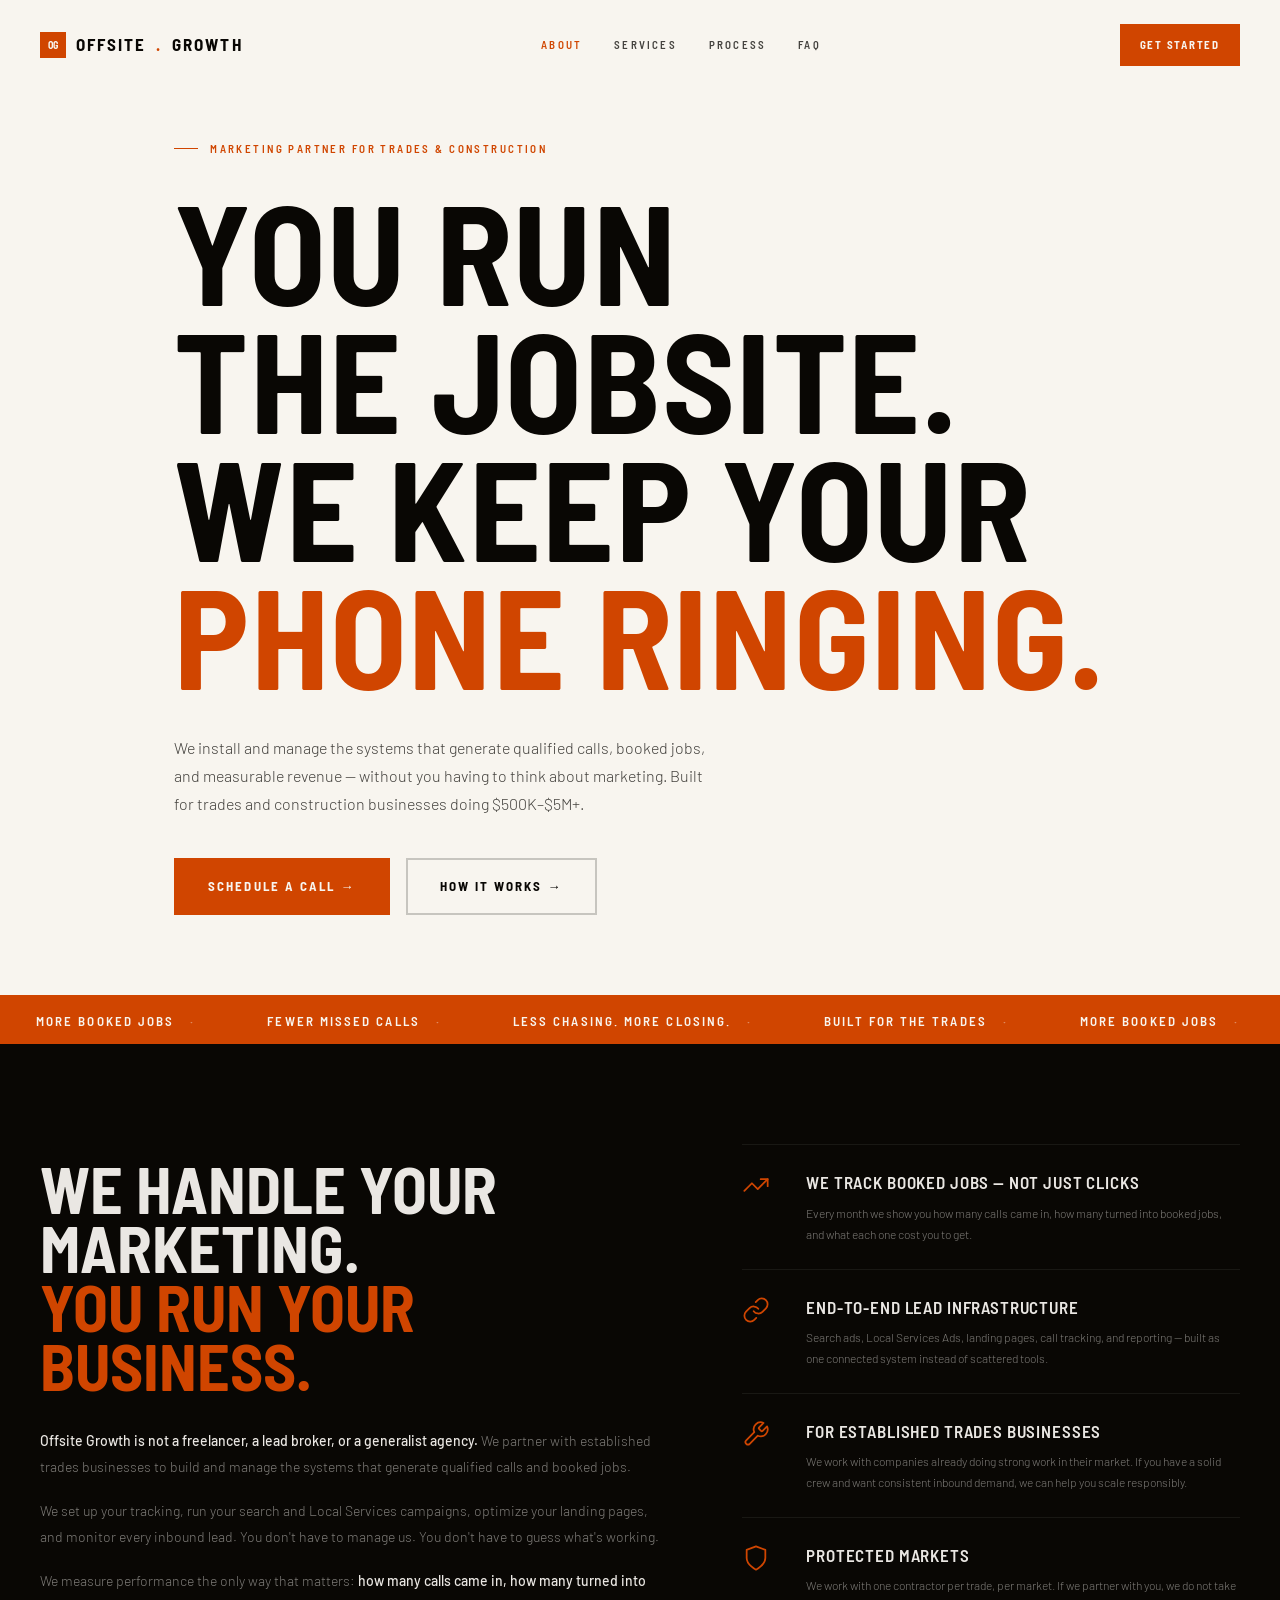
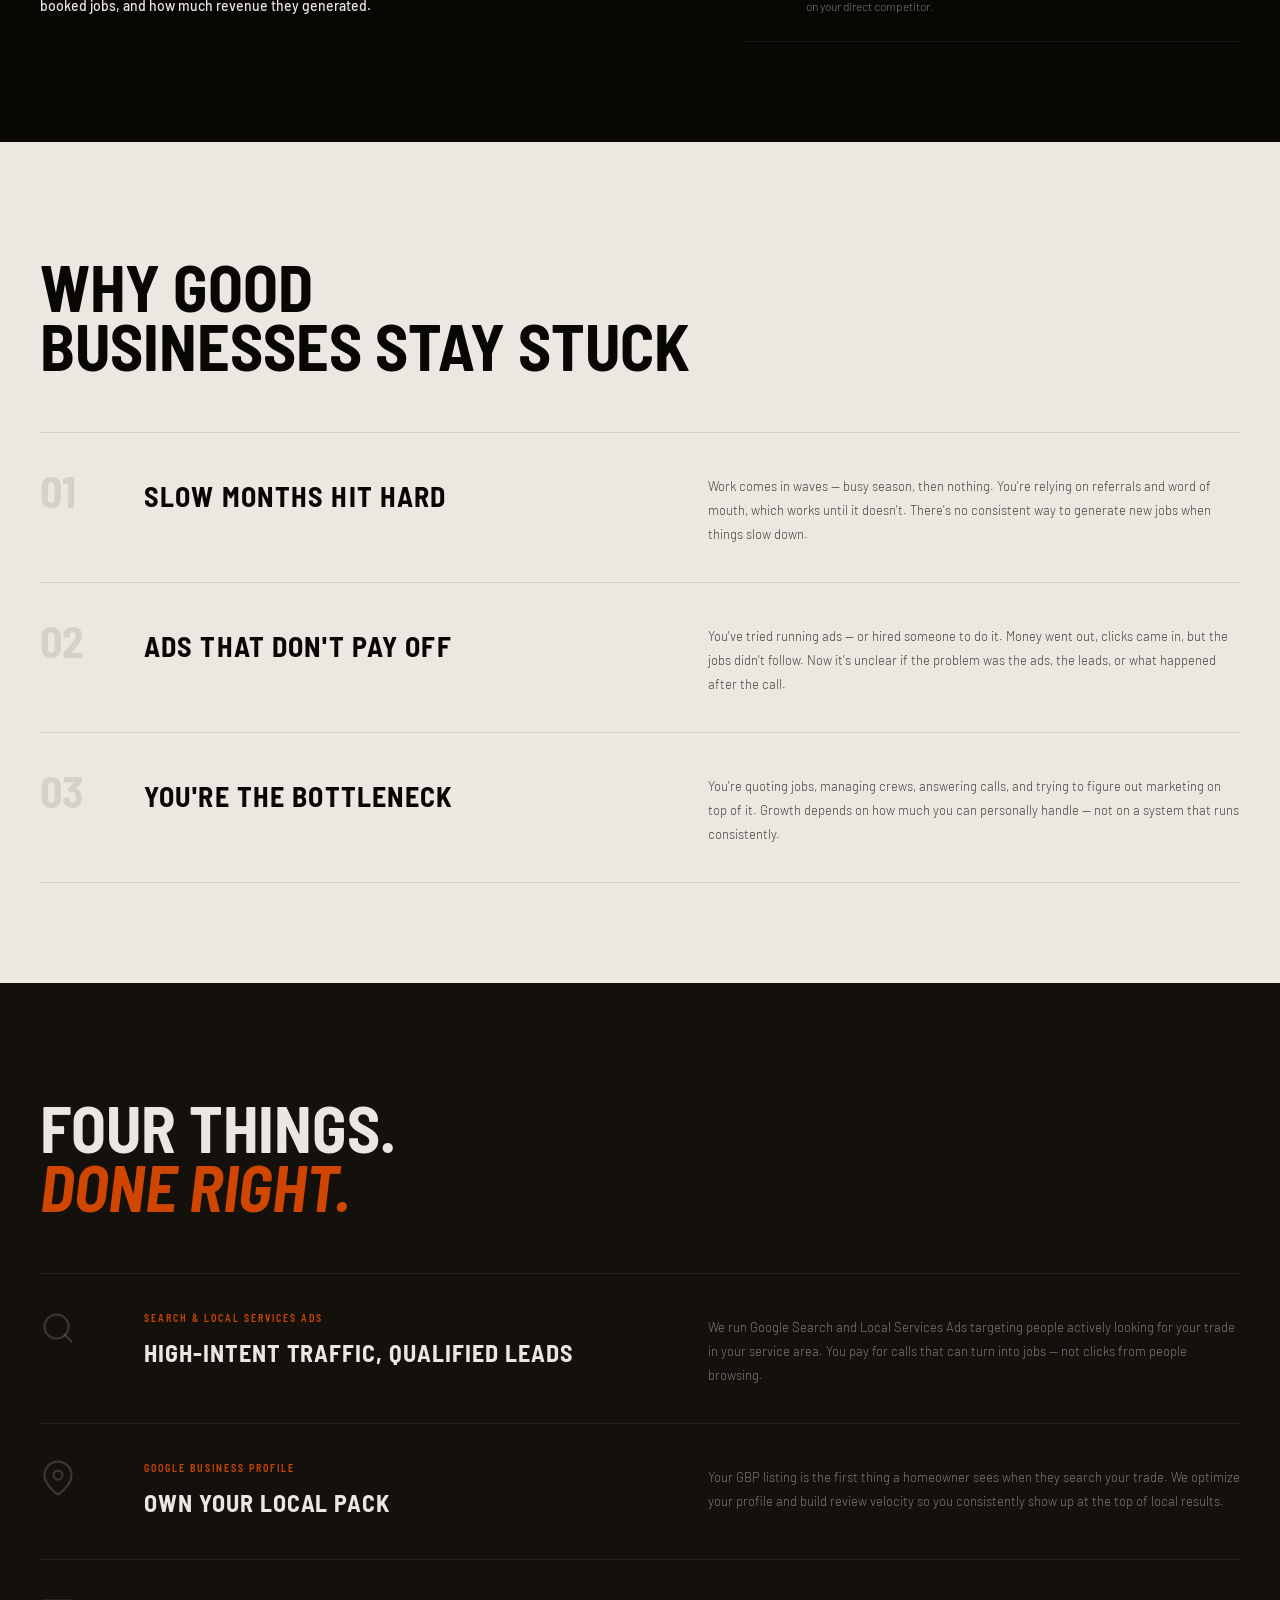
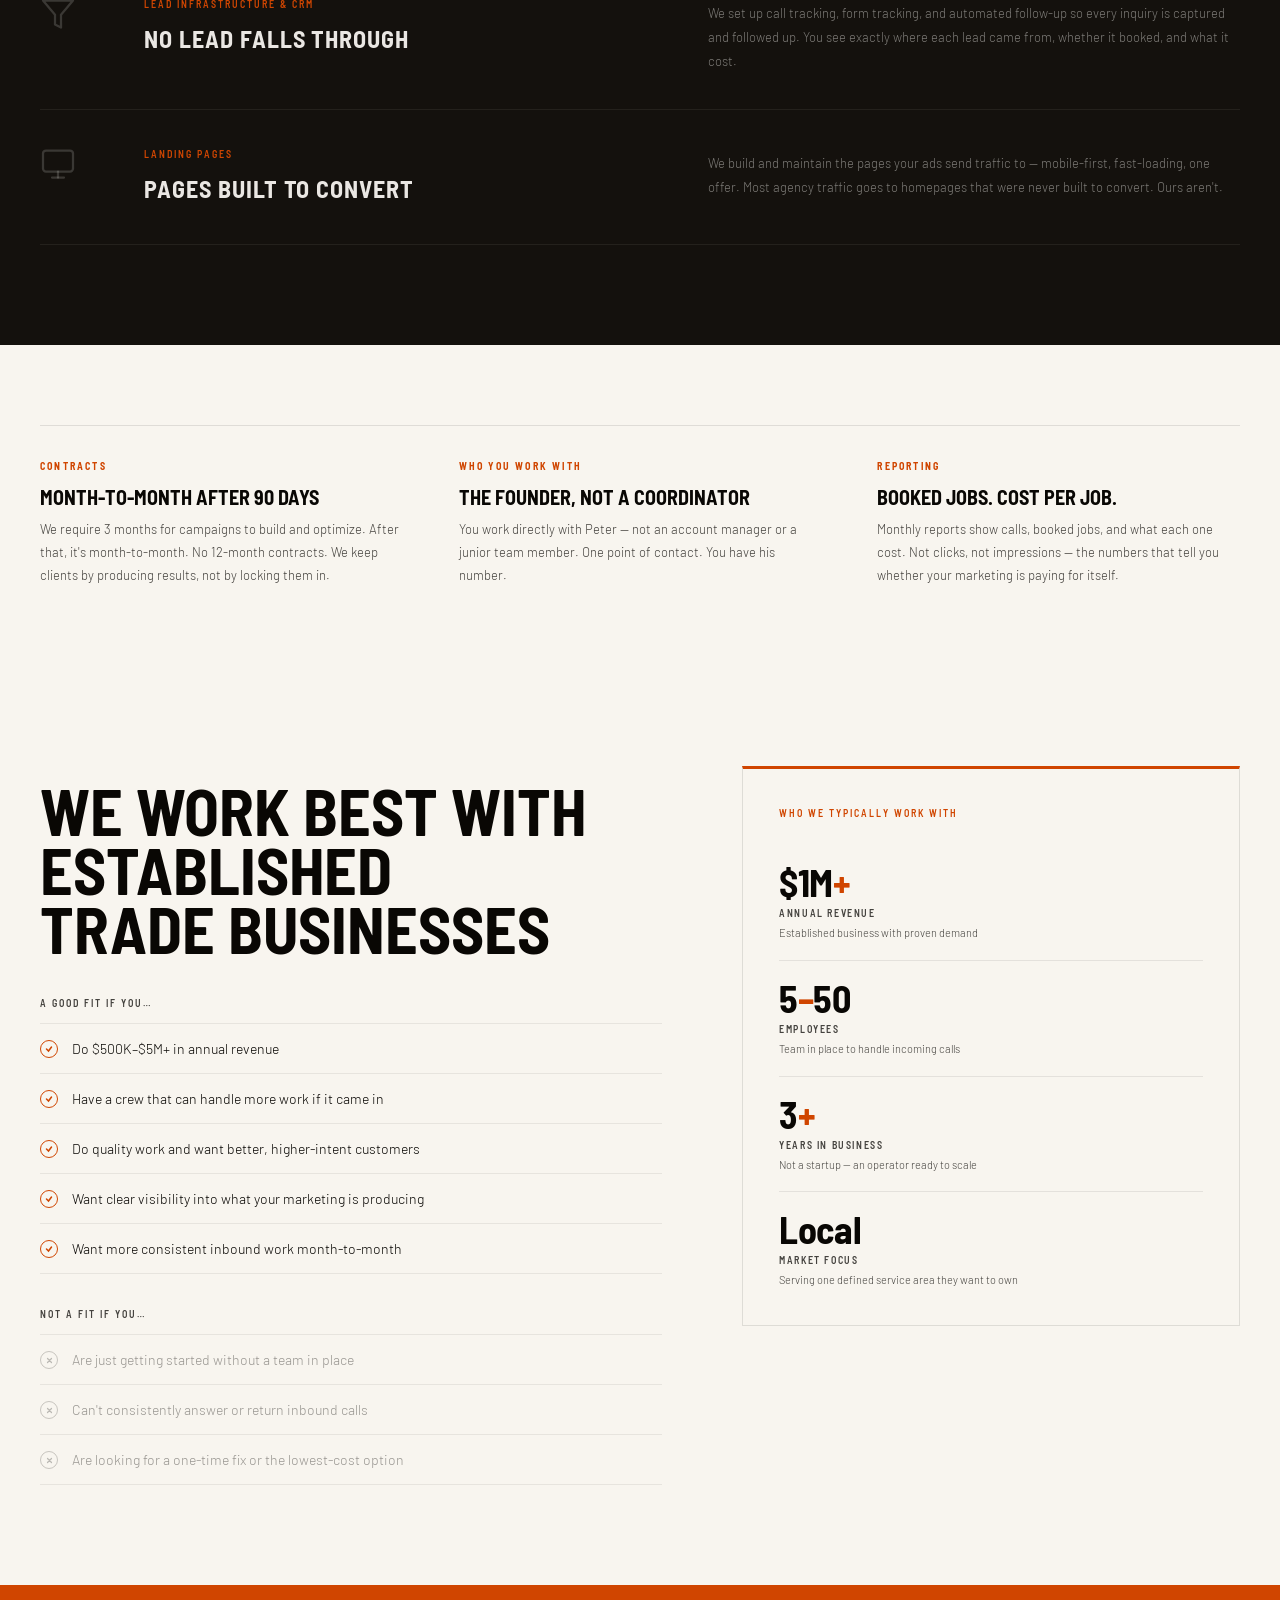
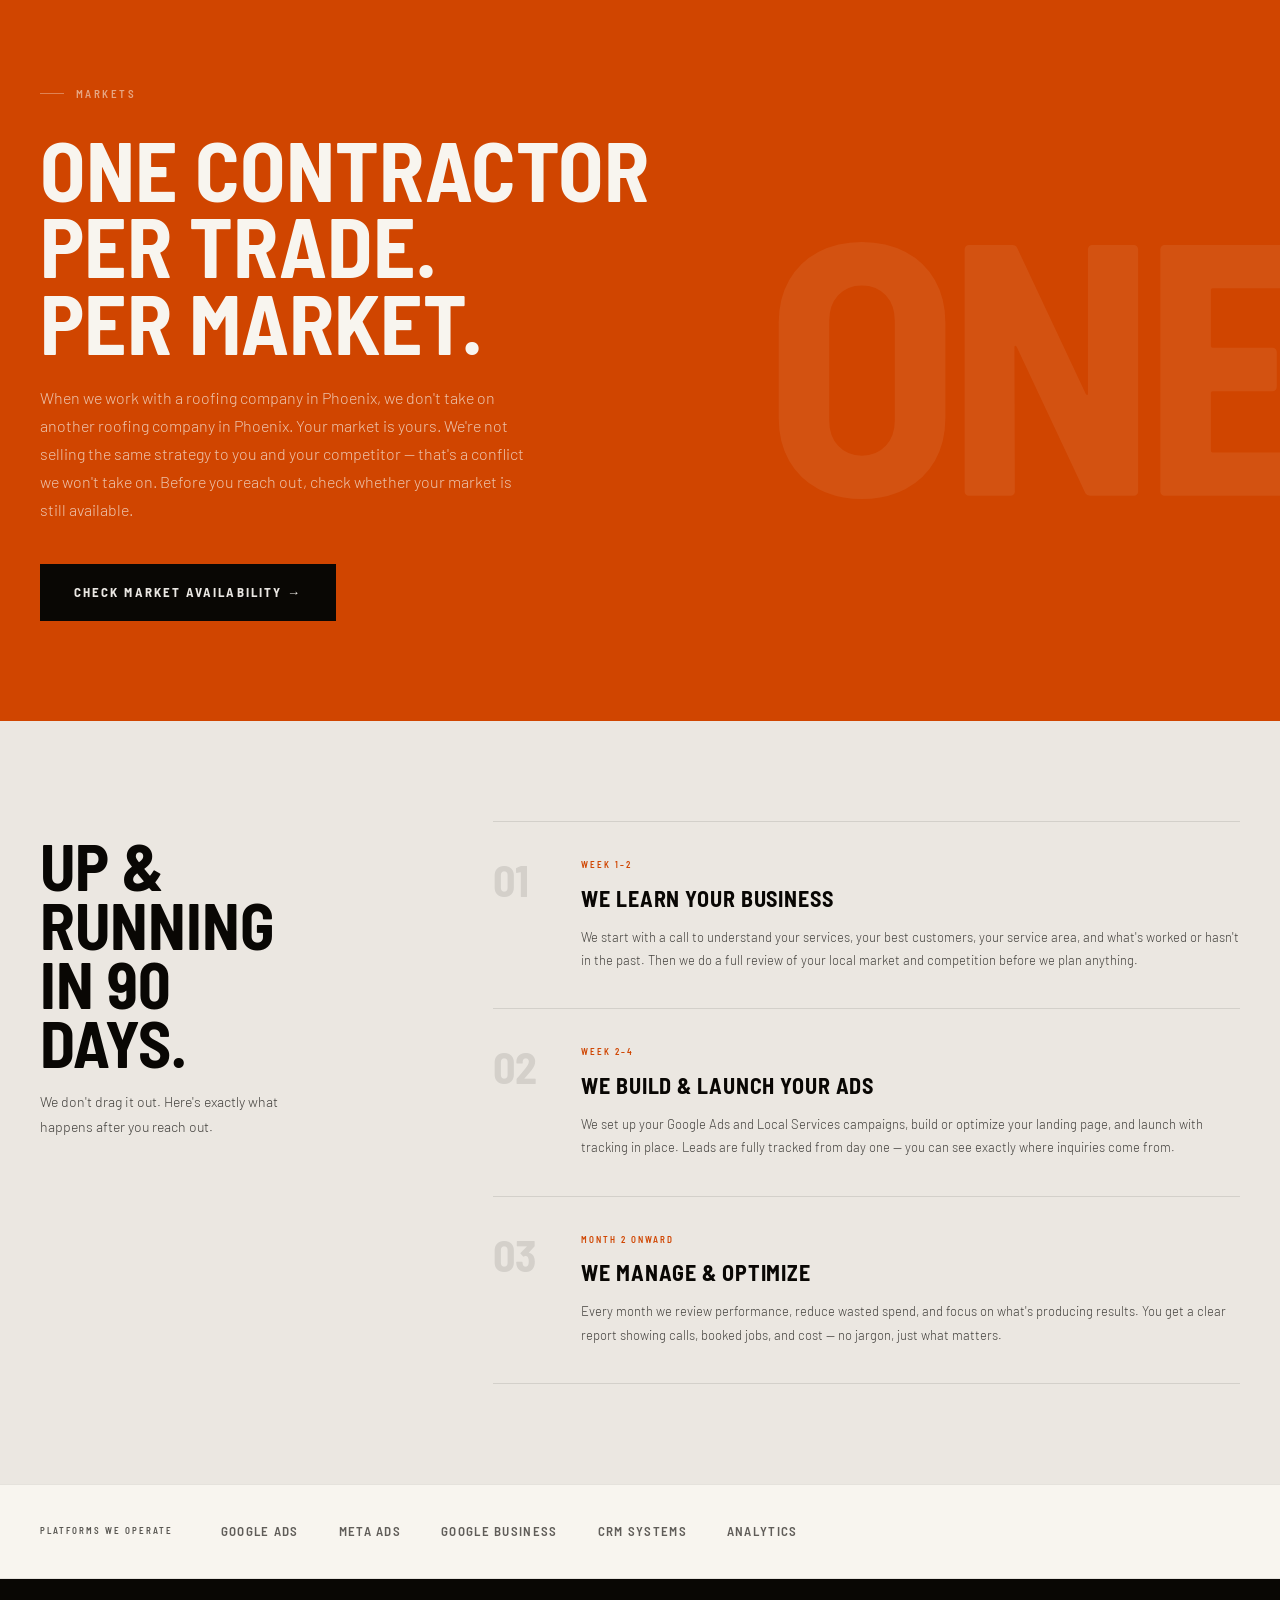
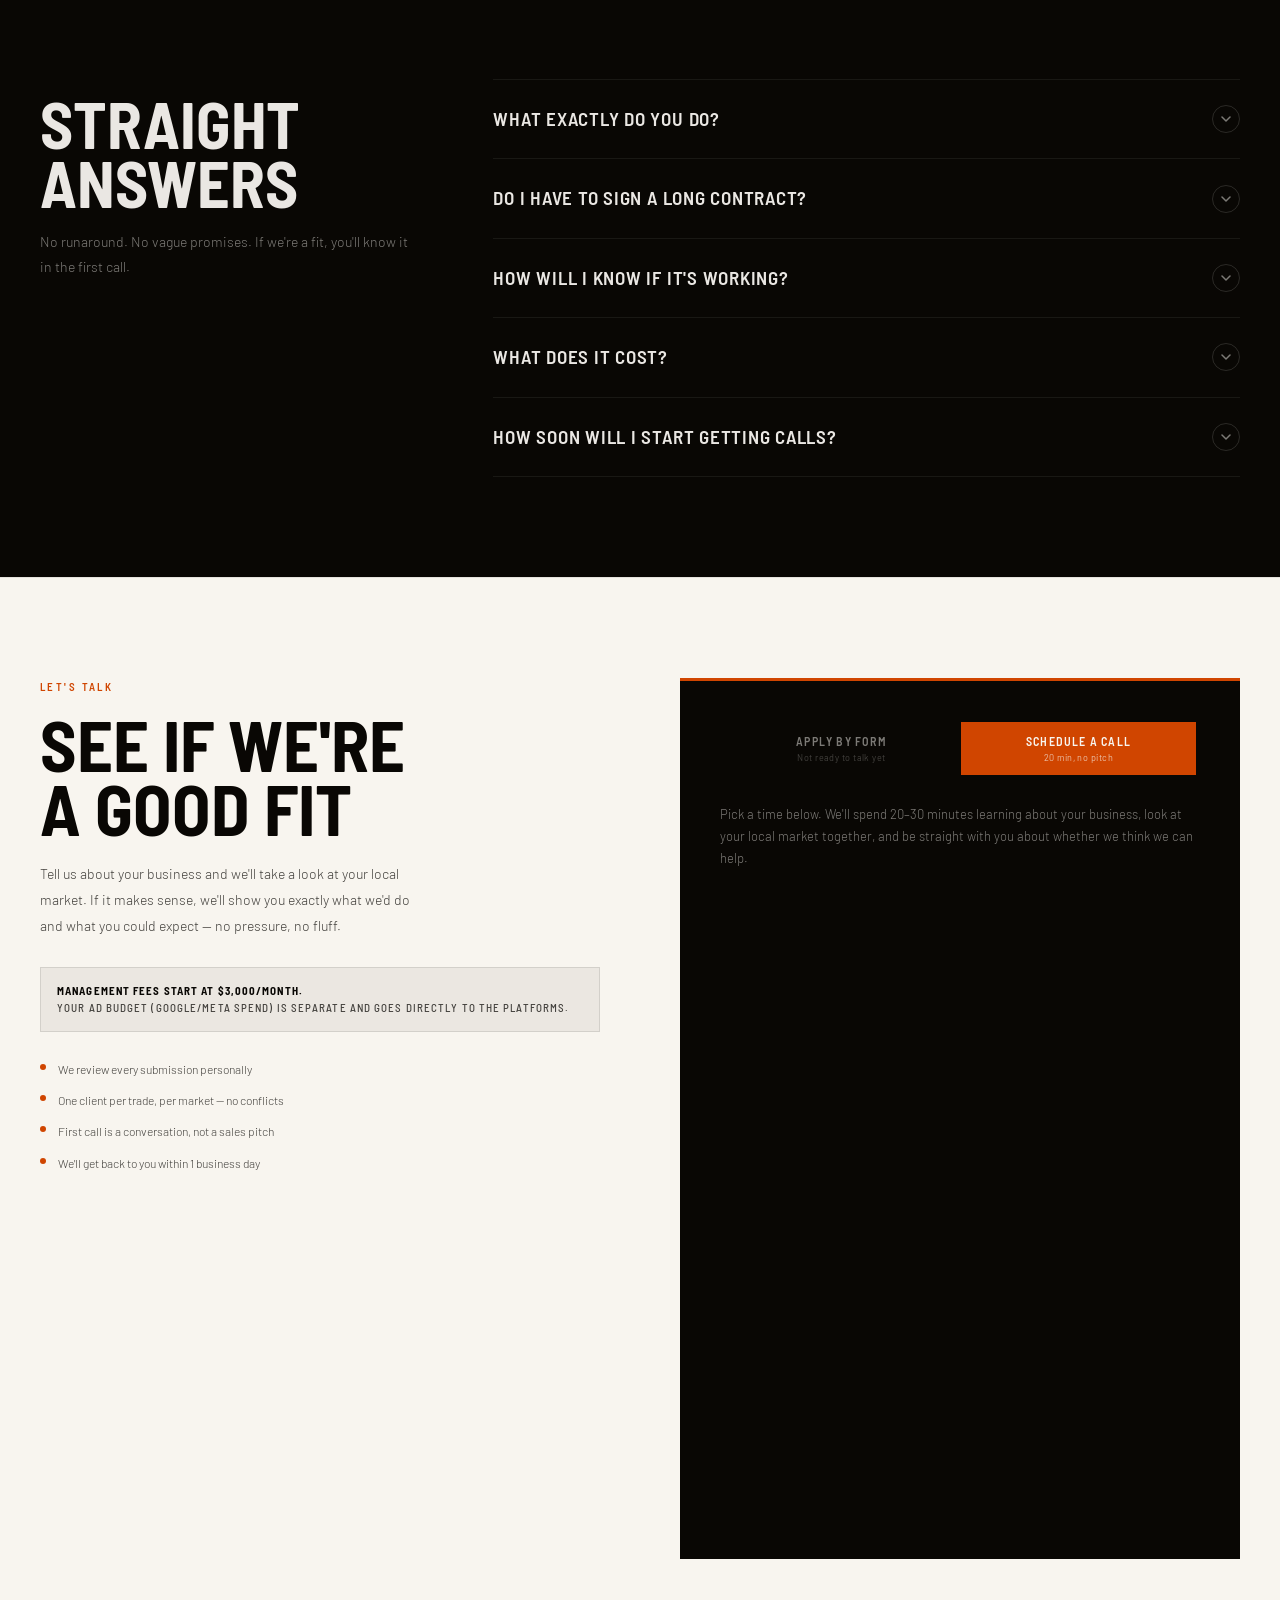
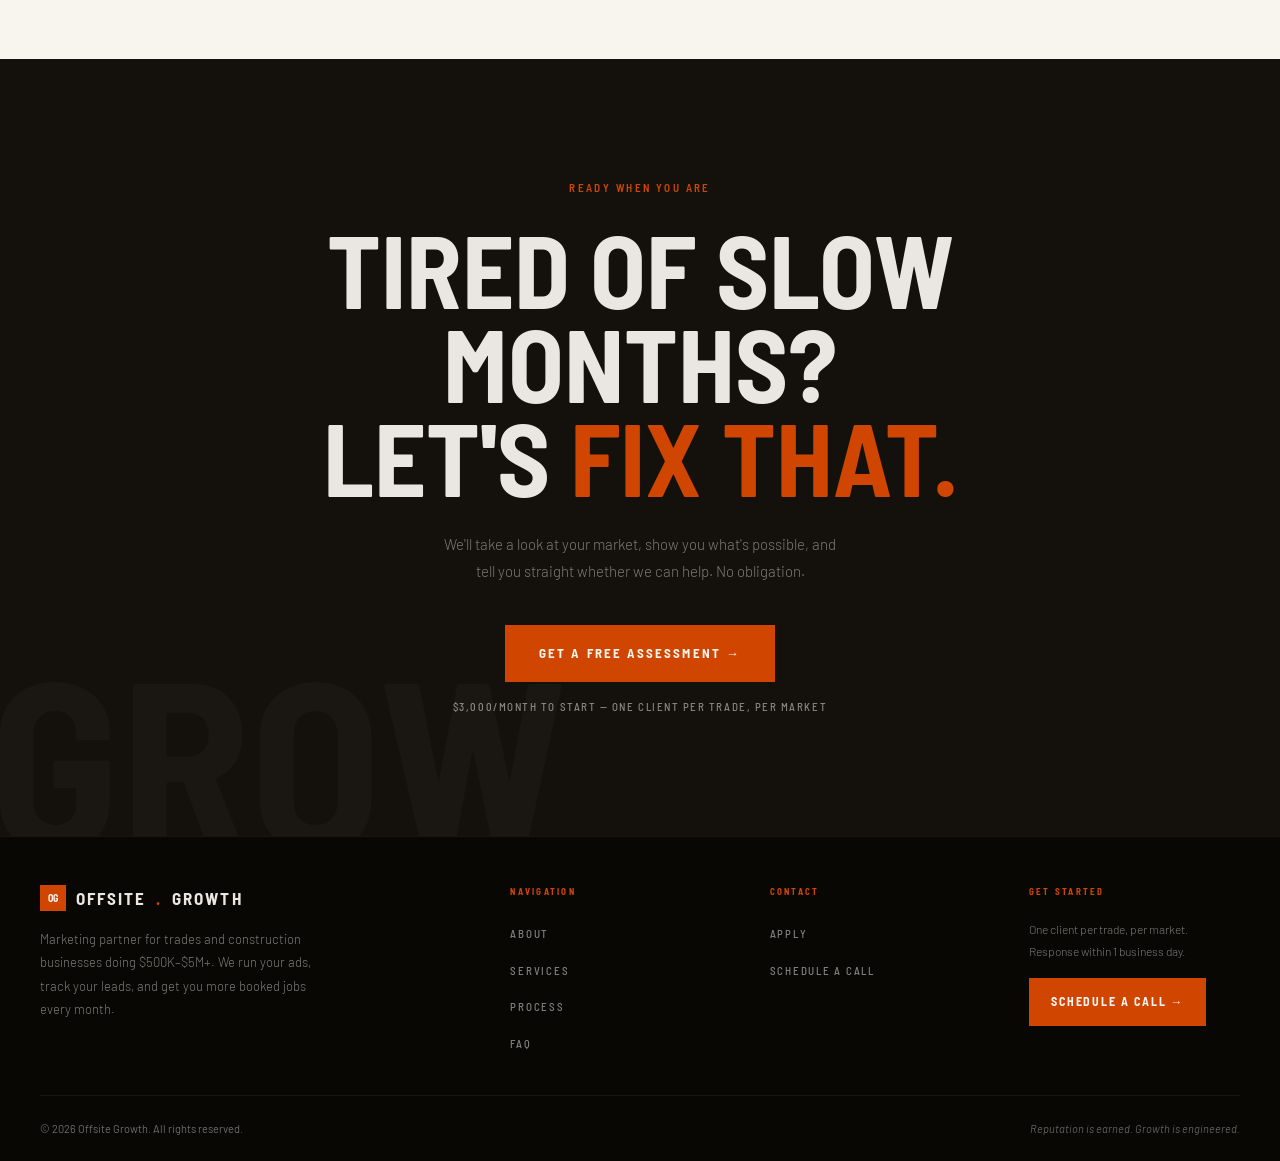
==== commit 8f249adc: "Fix audit issues: icons, a11y landmarks, aria attributes - Replace pillar numbers with SVG icons (tr" ====
--- a/index.html
+++ b/index.html
@@ -21,6 +21,16 @@
 *, *::before, *::after { box-sizing: border-box; margin: 0; padding: 0; }
 html { scroll-behavior: smooth; }
 
+/* ── SKIP LINK ── */
+.skip-link {
+  position: absolute; top: -100%; left: 0; z-index: 9999;
+  background: var(--fire); color: oklch(97% 0.008 82);
+  font-family: var(--ff-d); font-size: 13px; font-weight: 700;
+  letter-spacing: .12em; text-transform: uppercase;
+  padding: 14px 24px; transition: top .15s;
+}
+.skip-link:focus { top: 0; }
+
 :root {
   --paper:    oklch(97% 0.008 82);
   --paper-2:  oklch(93% 0.009 82);
@@ -69,7 +79,7 @@
   letter-spacing: .16em; text-transform: uppercase;
   display: inline-flex; align-items: center; gap: 10px;
   padding: 16px 32px; background: var(--fire);
-  color: oklch(97% 0.008 82); border: 2px solid var(--fire);
+  color: var(--paper); border: 2px solid var(--fire);
   transition: background .22s var(--ease), transform .22s var(--ease), box-shadow .22s var(--ease);
 }
 .btn-fire:hover {
@@ -107,6 +117,7 @@
 }
 .btn-outline-light:hover { border-color: oklch(93% 0.006 82 / .5); background: oklch(93% 0.006 82 / .06); }
 .btn-outline-light:active { transform: scale(0.97); }
+.btn-fire--sm { font-size: 12px; padding: 12px 20px; }
 
 /* ═══════════════════════════════════════════
    HEADER
@@ -135,7 +146,7 @@
 .logo-mark {
   width: 26px; height: 26px; background: var(--fire);
   display: inline-flex; align-items: center; justify-content: center;
-  font-size: 10px; font-weight: 700; color: oklch(97% 0.008 82);
+  font-size: 10px; font-weight: 700; color: var(--paper);
   letter-spacing: .04em; flex-shrink: 0;
 }
 nav { display: flex; align-items: center; gap: 32px; }
@@ -143,6 +154,7 @@
   font-family: var(--ff-d); font-size: 11px; font-weight: 600;
   letter-spacing: .2em; text-transform: uppercase;
   color: var(--on-light-dim); transition: color .2s;
+  padding: 8px 0;
 }
 header.stuck nav a { color: var(--on-dark-dim); }
 nav a:hover { color: var(--on-light); }
@@ -152,14 +164,14 @@
 .hdr-cta {
   font-family: var(--ff-d); font-size: 11px; font-weight: 700;
   letter-spacing: .16em; text-transform: uppercase;
-  padding: 9px 20px; background: var(--fire);
-  color: oklch(97% 0.008 82); transition: background .2s;
+  padding: 12px 20px; background: var(--fire);
+  color: var(--paper); transition: background .2s;
 }
 .hdr-cta:hover { background: var(--fire-2); }
 .hdr-cta:active { transform: scale(0.97); }
 .burger {
   display: none; flex-direction: column; gap: 5px;
-  cursor: pointer; border: none; background: none; padding: 4px;
+  cursor: pointer; border: none; background: none; padding: 10px;
 }
 .burger span {
   width: 22px; height: 1.5px; display: block;
@@ -201,24 +213,6 @@
   opacity: 0; animation: up .9s .44s var(--ease) forwards;
 }
 
-.hero-stats {
-  margin-top: auto;
-  border-top: 1px solid oklch(13% 0.01 80 / .1);
-  display: grid; grid-template-columns: repeat(3, 1fr);
-  opacity: 0; animation: up .9s .6s var(--ease) forwards;
-}
-.hstat { padding: 28px 0; }
-.hstat:not(:last-child) { border-right: 1px solid oklch(13% 0.01 80 / .1); padding-right: 32px; }
-.hstat:not(:first-child) { padding-left: 32px; }
-.hstat-val {
-  font-family: var(--ff-d); font-size: 44px; font-weight: 700; line-height: 1;
-  color: var(--on-light); letter-spacing: -.01em; margin-bottom: 4px;
-}
-.hstat-val .acc { color: var(--fire); }
-.hstat-lbl {
-  font-family: var(--ff-d); font-size: 11px; font-weight: 500;
-  letter-spacing: .16em; text-transform: uppercase; color: var(--on-light-dim);
-}
 
 @keyframes up { from { opacity:0; transform:translateY(24px); } to { opacity:1; transform:none; } }
 @keyframes up-heavy { from { opacity:0; transform:translateY(44px); } to { opacity:1; transform:none; } }
@@ -233,7 +227,7 @@
 .ticker-item {
   font-family: var(--ff-d); font-size: 13px; font-weight: 600;
   letter-spacing: .16em; text-transform: uppercase;
-  color: oklch(97% 0.008 82); padding: 0 36px;
+  color: var(--paper); padding: 0 36px;
   display: flex; align-items: center; gap: 16px;
 }
 .ticker-item::after { content: '·'; color: oklch(97% 0.008 82 / .4); }
@@ -261,9 +255,8 @@
   padding: 24px 0; border-top: 1px solid oklch(93% 0.006 82 / .07);
 }
 .pillars li:last-child { border-bottom: 1px solid oklch(93% 0.006 82 / .07); }
-.pillar-n {
-  font-family: var(--ff-d); font-size: 22px; font-weight: 700;
-  color: var(--fire); line-height: 1; padding-top: 2px;
+.pillar-ico {
+  width: 28px; height: 28px; color: var(--fire); flex-shrink: 0; padding-top: 2px;
 }
 .pillar-title {
   font-family: var(--ff-d); font-size: 17px; font-weight: 600;
@@ -319,11 +312,10 @@
 }
 .eng-row:last-child { border-bottom: 1px solid oklch(93% 0.006 82 / .07); }
 .eng-row:hover { border-top-color: oklch(58% 0.19 43 / .35); }
-.eng-n {
-  font-family: var(--ff-d); font-size: 44px; font-weight: 700;
-  color: oklch(93% 0.006 82 / .07); line-height: 1; transition: color .25s;
-}
-.eng-row:hover .eng-n { color: oklch(58% 0.19 43 / .22); }
+.eng-ico {
+  width: 36px; height: 36px; color: oklch(93% 0.006 82 / .18); transition: color .25s; flex-shrink: 0;
+}
+.eng-row:hover .eng-ico { color: oklch(58% 0.19 43 / .4); }
 .eng-meta {}
 .eng-label {
   font-family: var(--ff-d); font-size: 10px; font-weight: 600;
@@ -409,7 +401,7 @@
   font-family: var(--ff-d); font-size: 10px; font-weight: 600;
   letter-spacing: .16em; text-transform: uppercase; color: var(--on-light-dim); margin-top: 4px;
 }
-.wm-sub { font-size: 11px; font-weight: 300; color: oklch(13% 0.01 80 / .35); margin-top: 3px; }
+.wm-sub { font-size: 11px; font-weight: 300; color: var(--on-light-dim); margin-top: 3px; }
 
 /* ═══════════════════════════════════════════
    EXCLUSIVE — Orange
@@ -482,12 +474,12 @@
 .plat-inner { display: flex; align-items: center; gap: 48px; flex-wrap: wrap; }
 .plat-lbl {
   font-family: var(--ff-d); font-size: 9px; font-weight: 600;
-  letter-spacing: .22em; text-transform: uppercase; color: oklch(42% 0.008 82 / .5); white-space: nowrap;
+  letter-spacing: .22em; text-transform: uppercase; color: oklch(45% 0.008 82); white-space: nowrap;
 }
 .plat-items { display: flex; gap: 40px; flex-wrap: wrap; align-items: center; }
 .plat-item {
   font-family: var(--ff-d); font-size: 13px; font-weight: 600;
-  letter-spacing: .1em; text-transform: uppercase; color: oklch(42% 0.008 82 / .4);
+  letter-spacing: .1em; text-transform: uppercase; color: oklch(48% 0.008 82);
   transition: color .2s;
 }
 .plat-item:hover { color: var(--on-light-dim); }
@@ -522,7 +514,7 @@
   display: flex; align-items: center; justify-content: center;
   transition: all .3s var(--ease); color: var(--on-dark-dim);
 }
-details[open] .faq-ico { background: var(--fire); border-color: var(--fire); color: oklch(97% 0.008 82); transform: rotate(180deg); }
+details[open] .faq-ico { background: var(--fire); border-color: var(--fire); color: var(--paper); transform: rotate(180deg); }
 .faq-ans-wrap { display: grid; grid-template-rows: 0fr; overflow: hidden; transition: grid-template-rows .32s var(--ease); }
 details[open] .faq-ans-wrap { grid-template-rows: 1fr; }
 .faq-ans-in { min-height: 0; padding: 0 0 24px; font-size: 14px; font-weight: 300; color: var(--on-dark-dim); line-height: 1.85; max-width: 520px; }
@@ -565,9 +557,9 @@
 .ftab {
   flex: 1; font-family: var(--ff-d); font-size: 12px; font-weight: 600;
   letter-spacing: .1em; text-transform: uppercase;
-  padding: 10px 14px; background: transparent; border: none;
+  padding: 12px 14px; min-height: 44px; background: transparent; border: none;
   color: var(--on-dark-dim); cursor: pointer; transition: all .2s var(--ease);
-  display: flex; flex-direction: column; align-items: center; gap: 2px;
+  display: flex; flex-direction: column; align-items: center; justify-content: center; gap: 2px;
 }
 .ftab:hover { color: var(--on-dark); }
 .ftab-active { background: var(--fire) !important; color: oklch(97% 0.008 82) !important; }
@@ -637,7 +629,7 @@
 .ctaf-note {
   font-family: var(--ff-d); font-size: 11px; font-weight: 500;
   letter-spacing: .14em; text-transform: uppercase;
-  color: oklch(93% 0.006 82 / .25); margin-top: 16px;
+  color: oklch(93% 0.006 82 / .55); margin-top: 16px;
 }
 
 /* ═══════════════════════════════════════════
@@ -666,7 +658,7 @@
 .foot-links { list-style: none; display: flex; flex-direction: column; gap: 11px; }
 .foot-links a {
   font-family: var(--ff-d); font-size: 11px; font-weight: 500;
-  letter-spacing: .16em; text-transform: uppercase; color: oklch(93% 0.006 82 / .25);
+  letter-spacing: .16em; text-transform: uppercase; color: oklch(93% 0.006 82 / .55);
   transition: color .2s;
 }
 .foot-links a:hover { color: var(--on-dark-dim); }
@@ -674,7 +666,8 @@
 .foot-bottom {
   display: flex; justify-content: space-between; align-items: center; flex-wrap: wrap; gap: 12px;
 }
-.foot-copy { font-size: 11px; color: oklch(93% 0.006 82 / .2); }
+.foot-copy { font-size: 11px; color: oklch(93% 0.006 82 / .45); }
+.foot-tagline { font-size: 11px; font-style: italic; color: oklch(93% 0.006 82 / .4); }
 
 /* ── RESPONSIVE ── */
 @media (max-width: 1024px) {
@@ -708,7 +701,7 @@
 }
 @media (max-width: 480px) {
   .prob-row, .eng-row, .pstep { grid-template-columns: 44px 1fr; }
-  .prob-n, .eng-n, .pn { font-size: 32px; }
+  .prob-n, .pn { font-size: 32px; }
 }
 
 /* ── MOBILE STICKY CTA ── */
@@ -725,11 +718,18 @@
 @media (max-width: 768px) { .sticky-cta { display: block; } }
 .sticky-cta a {
   display: block; text-align: center; background: var(--fire);
-  color: oklch(97% 0.008 82); font-family: var(--ff-d); font-size: 13px;
+  color: var(--paper); font-family: var(--ff-d); font-size: 13px;
   letter-spacing: .14em; text-transform: uppercase; padding: 15px;
   transition: background .2s;
 }
 .sticky-cta a:active { transform: scale(0.98); }
+
+/* ── FOCUS ── */
+:focus-visible { outline: 2px solid var(--fire); outline-offset: 3px; }
+.about :focus-visible, .engine :focus-visible, .faq :focus-visible,
+.book-form :focus-visible, .cta-final :focus-visible { outline-color: var(--on-dark); }
+.exclusive :focus-visible { outline-color: var(--ink); }
+.btn-fire:focus-visible, .hdr-cta:focus-visible { outline-color: var(--ink); }
 
 /* ── REDUCED MOTION ── */
 @media (prefers-reduced-motion: reduce) {
@@ -745,6 +745,7 @@
 </style>
 </head>
 <body>
+<a href="#main-content" class="skip-link">Skip to content</a>
 
 <!-- ─── HEADER ─── -->
 <header id="hdr">
@@ -754,7 +755,7 @@
         <span class="logo-mark">OG</span>
         OFFSITE<span style="color:var(--fire);">.</span>GROWTH
       </a>
-      <nav id="nav">
+      <nav id="nav" aria-label="Main navigation">
         <a href="#about">About</a>
         <a href="#engine">Services</a>
         <a href="#process">Process</a>
@@ -762,11 +763,13 @@
       </nav>
       <div style="display:flex;align-items:center;gap:16px;">
         <a href="#form" class="hdr-cta">Get Started</a>
-        <button class="burger" id="burg" aria-label="Open menu"><span></span><span></span><span></span></button>
+        <button class="burger" id="burg" aria-label="Open menu" aria-expanded="false"><span></span><span></span><span></span></button>
       </div>
     </div>
   </div>
 </header>
+
+<main id="main-content">
 
 <!-- ═══════ HERO ═══════ -->
 <section class="hero" id="top">
@@ -812,28 +815,28 @@
       <div class="r d2">
         <ul class="pillars">
           <li class="pillar">
-            <span class="pillar-n">01</span>
+            <span class="pillar-ico"><svg width="28" height="28" viewBox="0 0 24 24" fill="none" stroke="currentColor" stroke-width="1.5" stroke-linecap="round" stroke-linejoin="round"><polyline points="22 7 13.5 15.5 8.5 10.5 2 17"/><polyline points="16 7 22 7 22 13"/></svg></span>
             <div>
               <div class="pillar-title">We Track Booked Jobs — Not Just Clicks</div>
               <div class="pillar-body">Every month we show you how many calls came in, how many turned into booked jobs, and what each one cost you to get.</div>
             </div>
           </li>
           <li class="pillar">
-            <span class="pillar-n">02</span>
+            <span class="pillar-ico"><svg width="28" height="28" viewBox="0 0 24 24" fill="none" stroke="currentColor" stroke-width="1.5" stroke-linecap="round" stroke-linejoin="round"><path d="M10 13a5 5 0 0 0 7.54.54l3-3a5 5 0 0 0-7.07-7.07l-1.72 1.71"/><path d="M14 11a5 5 0 0 0-7.54-.54l-3 3a5 5 0 0 0 7.07 7.07l1.71-1.71"/></svg></span>
             <div>
               <div class="pillar-title">End-to-End Lead Infrastructure</div>
               <div class="pillar-body">Search ads, Local Services Ads, landing pages, call tracking, and reporting — built as one connected system instead of scattered tools.</div>
             </div>
           </li>
           <li class="pillar">
-            <span class="pillar-n">03</span>
+            <span class="pillar-ico"><svg width="28" height="28" viewBox="0 0 24 24" fill="none" stroke="currentColor" stroke-width="1.5" stroke-linecap="round" stroke-linejoin="round"><path d="M14.7 6.3a1 1 0 0 0 0 1.4l1.6 1.6a1 1 0 0 0 1.4 0l3.77-3.77a6 6 0 0 1-7.94 7.94l-6.91 6.91a2.12 2.12 0 0 1-3-3l6.91-6.91a6 6 0 0 1 7.94-7.94l-3.76 3.76z"/></svg></span>
             <div>
               <div class="pillar-title">For Established Trades Businesses</div>
               <div class="pillar-body">We work with companies already doing strong work in their market. If you have a solid crew and want consistent inbound demand, we can help you scale responsibly.</div>
             </div>
           </li>
           <li class="pillar">
-            <span class="pillar-n">04</span>
+            <span class="pillar-ico"><svg width="28" height="28" viewBox="0 0 24 24" fill="none" stroke="currentColor" stroke-width="1.5" stroke-linecap="round" stroke-linejoin="round"><path d="M12 22s8-4 8-10V5l-8-3-8 3v7c0 6 8 10 8 10z"/></svg></span>
             <div>
               <div class="pillar-title">Protected Markets</div>
               <div class="pillar-body">We work with one contractor per trade, per market. If we partner with you, we do not take on your direct competitor.</div>
@@ -876,7 +879,7 @@
       <h2 class="engine-h2">Four Things.<br><em>Done Right.</em></h2>
     </div>
     <div class="eng-row r d1">
-      <div class="eng-n">01</div>
+      <div class="eng-ico"><svg width="36" height="36" viewBox="0 0 24 24" fill="none" stroke="currentColor" stroke-width="1.5" stroke-linecap="round" stroke-linejoin="round"><circle cx="11" cy="11" r="8"/><line x1="21" y1="21" x2="16.65" y2="16.65"/></svg></div>
       <div class="eng-meta">
         <div class="eng-label">Search &amp; Local Services Ads</div>
         <div class="eng-title">High-Intent Traffic, Qualified Leads</div>
@@ -884,7 +887,7 @@
       <p class="eng-body">We run Google Search and Local Services Ads targeting people actively looking for your trade in your service area. You pay for calls that can turn into jobs — not clicks from people browsing.</p>
     </div>
     <div class="eng-row r d2">
-      <div class="eng-n">02</div>
+      <div class="eng-ico"><svg width="36" height="36" viewBox="0 0 24 24" fill="none" stroke="currentColor" stroke-width="1.5" stroke-linecap="round" stroke-linejoin="round"><path d="M21 10c0 7-9 13-9 13s-9-6-9-13a9 9 0 0 1 18 0z"/><circle cx="12" cy="10" r="3"/></svg></div>
       <div class="eng-meta">
         <div class="eng-label">Google Business Profile</div>
         <div class="eng-title">Own Your Local Pack</div>
@@ -892,7 +895,7 @@
       <p class="eng-body">Your GBP listing is the first thing a homeowner sees when they search your trade. We optimize your profile and build review velocity so you consistently show up at the top of local results.</p>
     </div>
     <div class="eng-row r d3">
-      <div class="eng-n">03</div>
+      <div class="eng-ico"><svg width="36" height="36" viewBox="0 0 24 24" fill="none" stroke="currentColor" stroke-width="1.5" stroke-linecap="round" stroke-linejoin="round"><polygon points="22 3 2 3 10 12.46 10 19 14 21 14 12.46 22 3"/></svg></div>
       <div class="eng-meta">
         <div class="eng-label">Lead Infrastructure &amp; CRM</div>
         <div class="eng-title">No Lead Falls Through</div>
@@ -900,7 +903,7 @@
       <p class="eng-body">We set up call tracking, form tracking, and automated follow-up so every inquiry is captured and followed up. You see exactly where each lead came from, whether it booked, and what it cost.</p>
     </div>
     <div class="eng-row r d4">
-      <div class="eng-n">04</div>
+      <div class="eng-ico"><svg width="36" height="36" viewBox="0 0 24 24" fill="none" stroke="currentColor" stroke-width="1.5" stroke-linecap="round" stroke-linejoin="round"><rect x="2" y="3" width="20" height="14" rx="2"/><line x1="8" y1="21" x2="16" y2="21"/><line x1="12" y1="17" x2="12" y2="21"/></svg></div>
       <div class="eng-meta">
         <div class="eng-label">Landing Pages</div>
         <div class="eng-title">Pages Built to Convert</div>
@@ -1011,7 +1014,7 @@
 
 <!-- ═══════ EXCLUSIVE ═══════ -->
 <section class="exclusive" id="exclusive">
-  <div class="excl-ghost">1</div>
+  <div class="excl-ghost" aria-hidden="true">ONE</div>
   <div class="container">
     <div class="excl-inner r">
       <div class="excl-tag">Markets</div>
@@ -1157,7 +1160,7 @@
           <p style="font-size:13px;font-weight:300;color:var(--on-dark-dim);margin-bottom:20px;line-height:1.7;">Pick a time below. We'll spend 20–30 minutes learning about your business, look at your local market together, and be straight with you about whether we think we can help.</p>
           <div class="calendly-inline-widget"
                data-url="https://calendly.com/peter-offsite-growth/30min"
-               style="min-width:280px;height:630px;overflow:hidden;">
+               style="min-width:min(280px,100%);width:100%;height:630px;overflow:hidden;">
           </div>
           <script type="text/javascript" src="https://assets.calendly.com/assets/external/widget.js" async></script>
         </div>
@@ -1168,7 +1171,7 @@
 
 <!-- ═══════ FINAL CTA ═══════ -->
 <section class="cta-final">
-  <div class="cta-ghost">GROW</div>
+  <div class="cta-ghost" aria-hidden="true">GROW</div>
   <div class="container">
     <div class="ctaf-inner">
       <div class="stag ctaf-tag r">Ready When You Are</div>
@@ -1179,6 +1182,8 @@
     </div>
   </div>
 </section>
+
+</main>
 
 <!-- ─── FOOTER ─── -->
 <footer>
@@ -1210,12 +1215,12 @@
       <div>
         <div class="foot-col-lbl">Get Started</div>
         <p class="foot-cta-note">One client per trade, per market.<br>Response within 1 business day.</p>
-        <a href="#form" class="btn-fire" style="font-size:12px;padding:12px 20px;">Schedule a Call &rarr;</a>
+        <a href="#form" class="btn-fire btn-fire--sm">Schedule a Call &rarr;</a>
       </div>
     </div>
     <div class="foot-bottom">
       <div class="foot-copy">&copy; 2026 Offsite Growth. All rights reserved.</div>
-      <div class="foot-copy" style="font-style:italic;color:oklch(93% 0.006 82 / .4);">Reputation is earned. Growth is engineered.</div>
+      <div class="foot-tagline">Reputation is earned. Growth is engineered.</div>
     </div>
   </div>
 </footer>
@@ -1267,6 +1272,8 @@
   burg.addEventListener('click', () => {
     const open = nav.classList.contains('mob-open');
     nav.classList.toggle('mob-open', !open);
+    burg.setAttribute('aria-expanded', String(!open));
+    burg.setAttribute('aria-label', open ? 'Open menu' : 'Close menu');
     if (!open) {
       Object.assign(nav.style, {
         display:'flex', flexDirection:'column', position:'absolute',
@@ -1280,7 +1287,11 @@
     }
   });
   nav.querySelectorAll('a').forEach(a => {
-    a.addEventListener('click', () => { nav.classList.remove('mob-open'); nav.removeAttribute('style'); });
+    a.addEventListener('click', () => {
+      nav.classList.remove('mob-open'); nav.removeAttribute('style');
+      burg.setAttribute('aria-expanded', 'false');
+      burg.setAttribute('aria-label', 'Open menu');
+    });
   });
 }
 
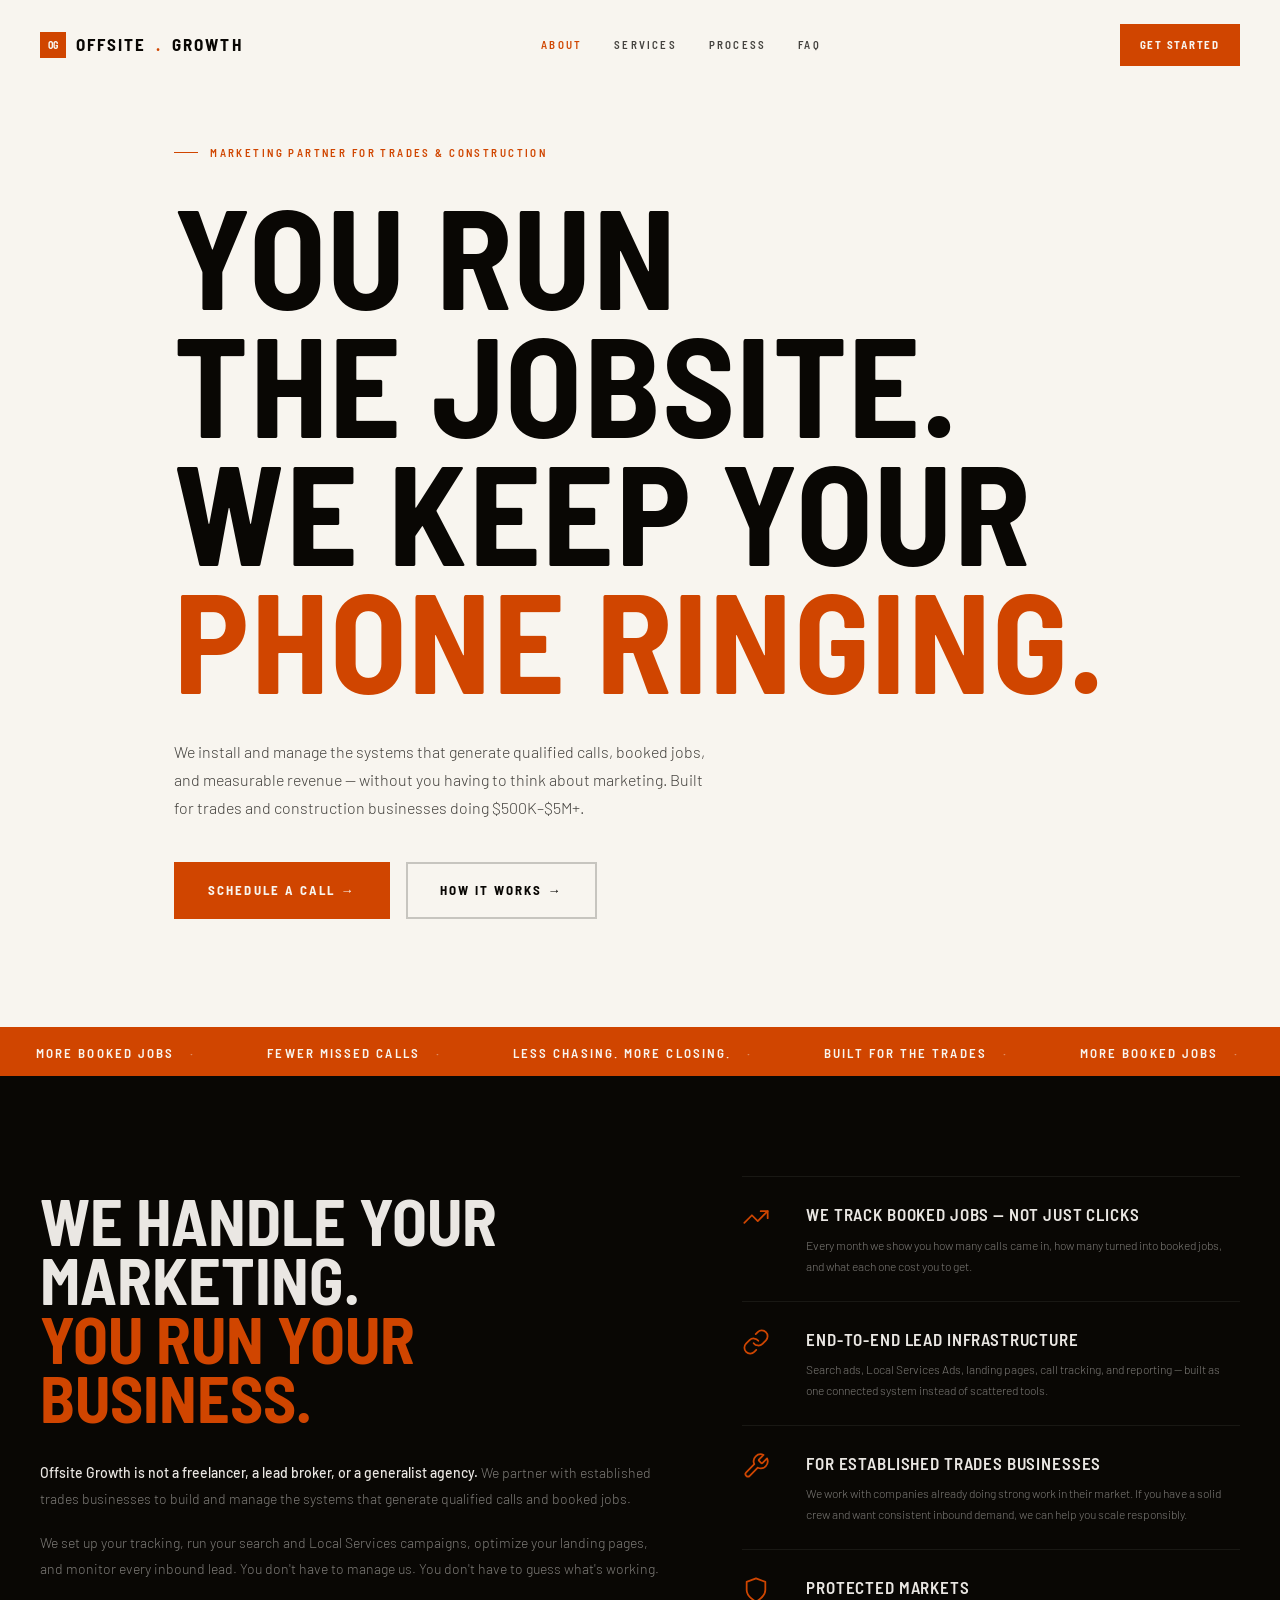
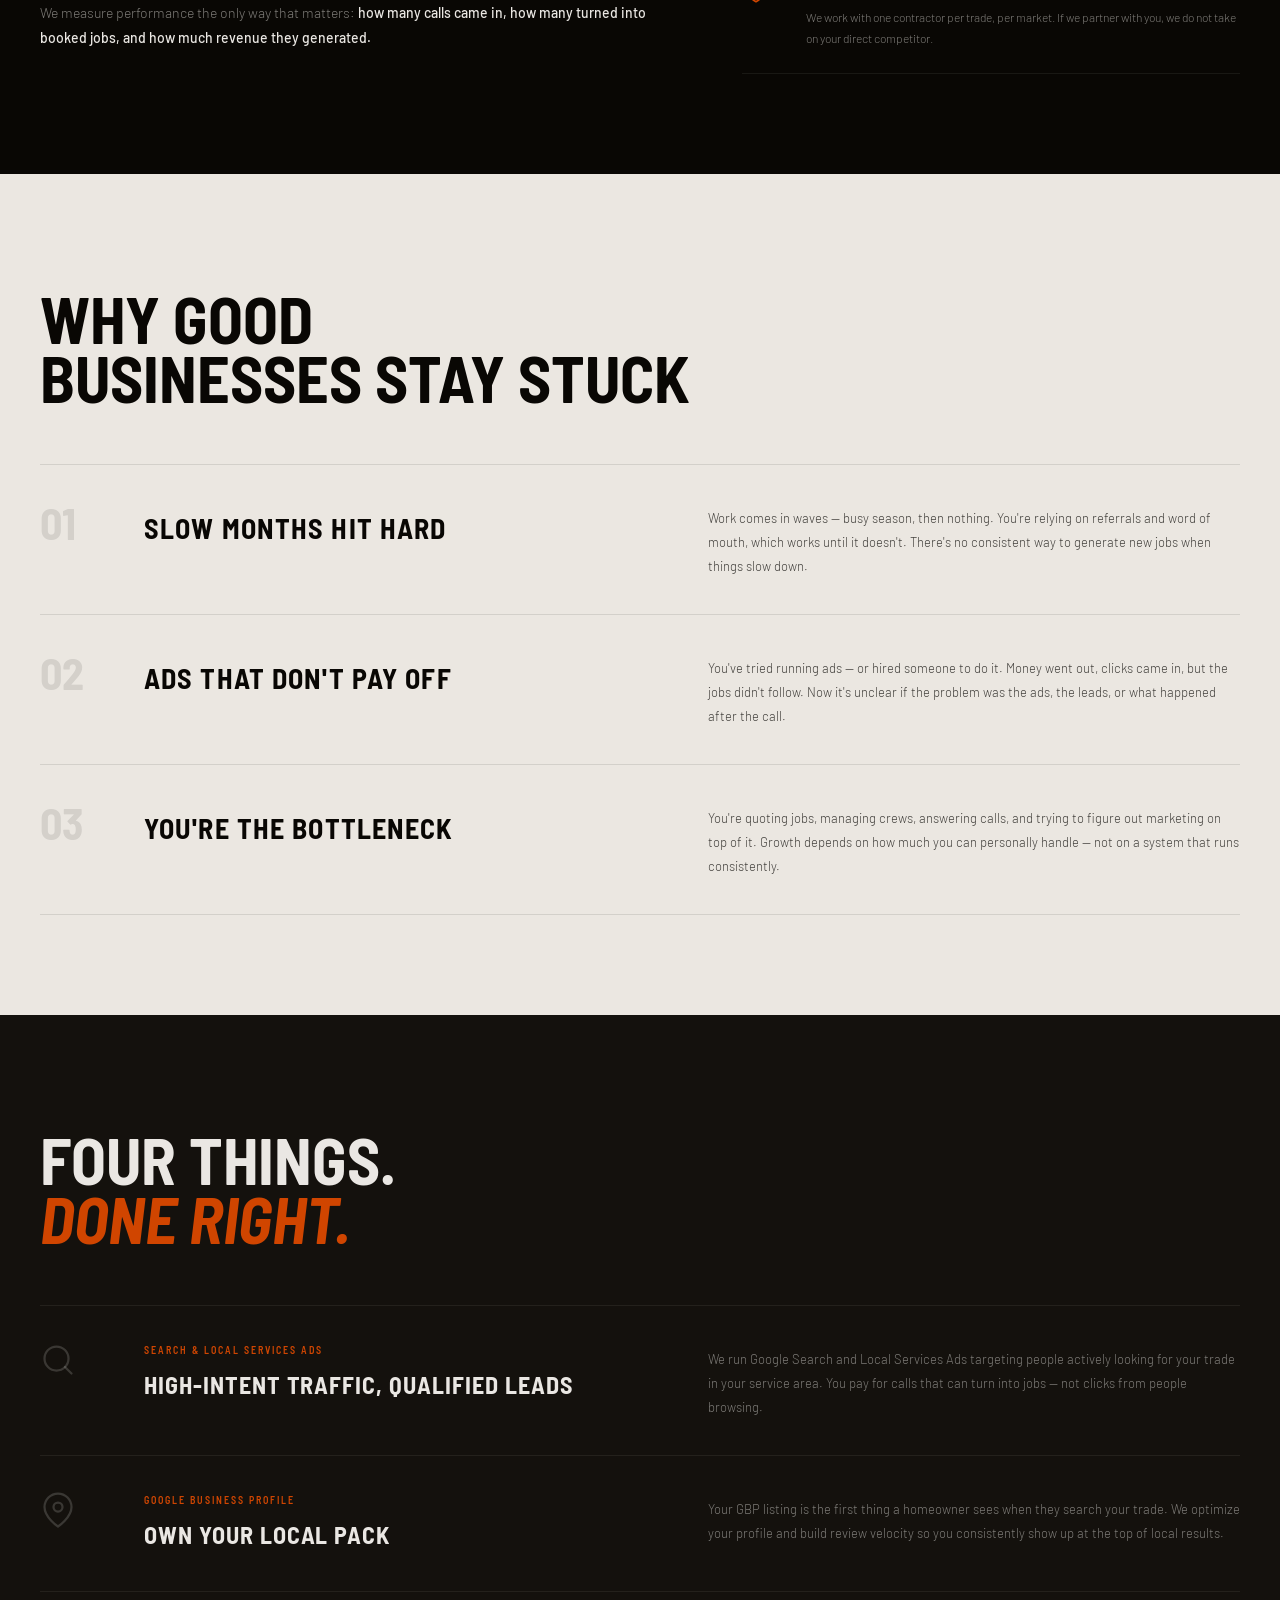
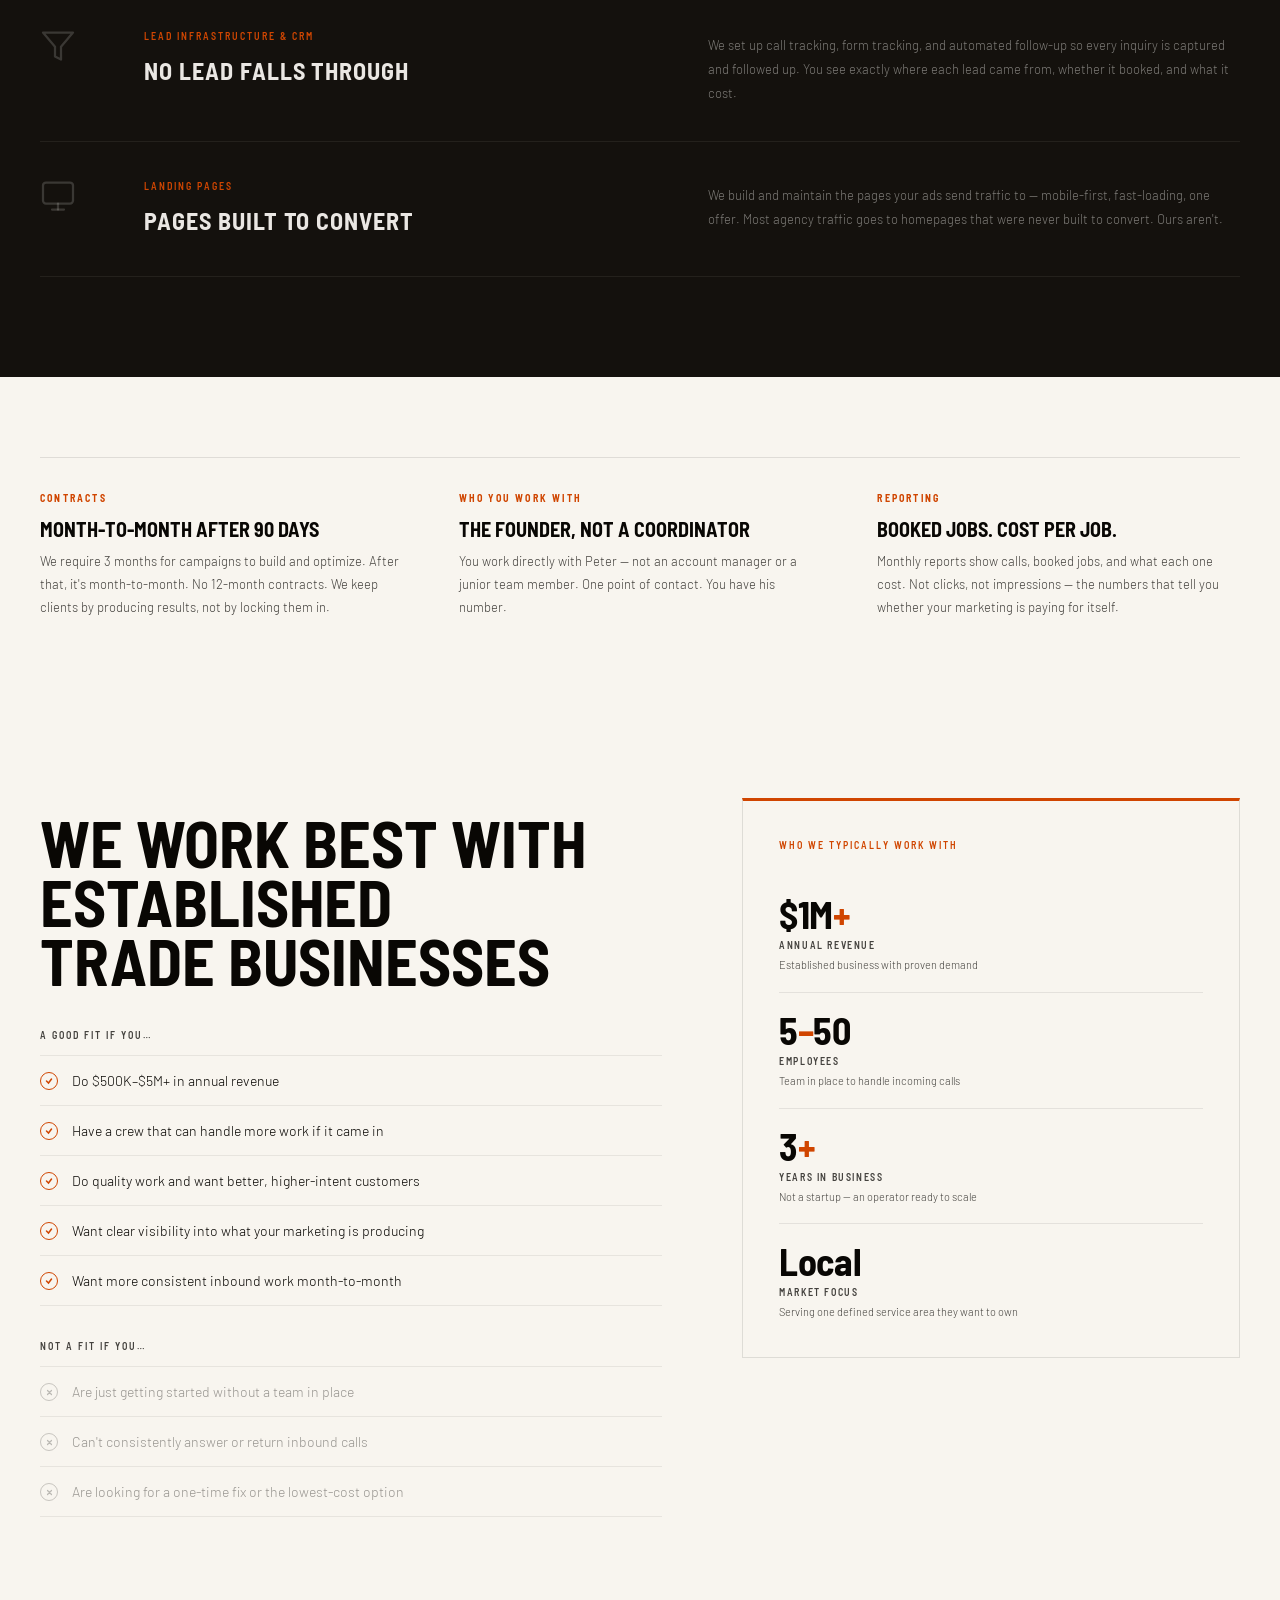
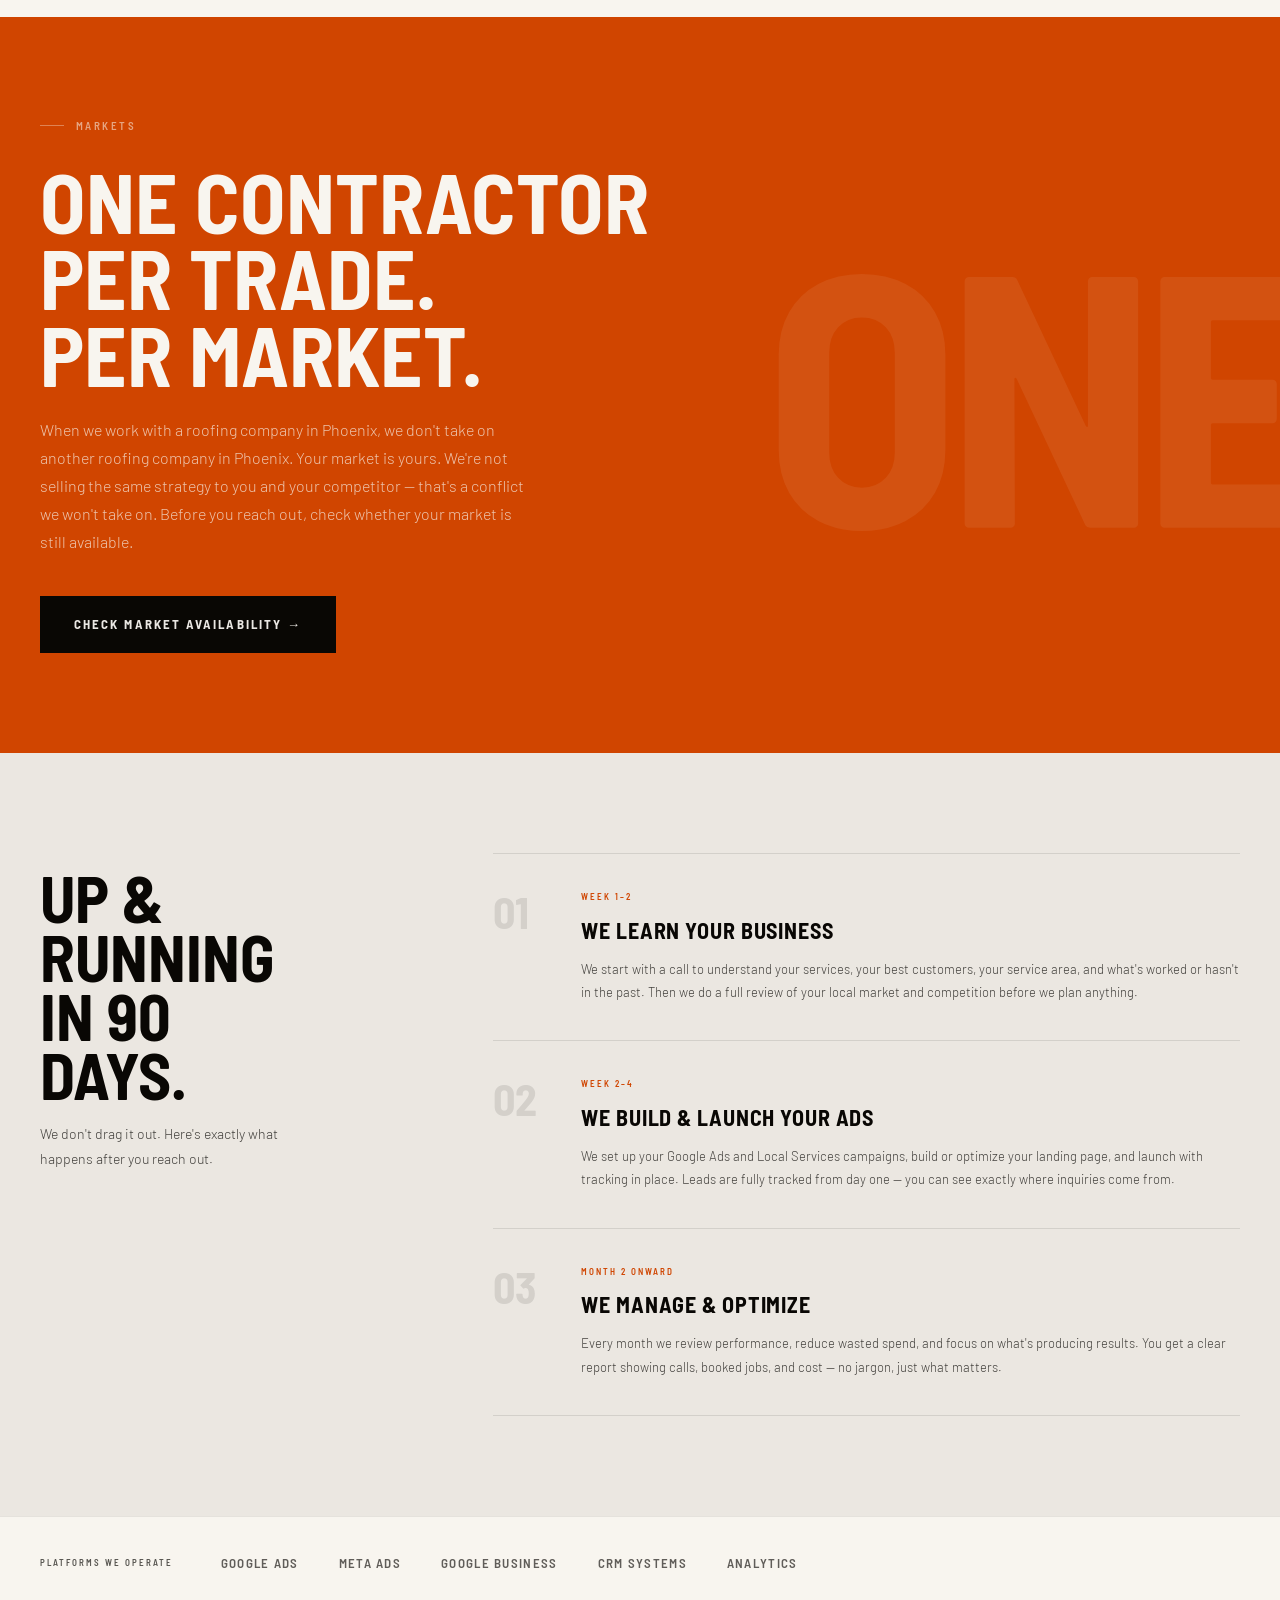
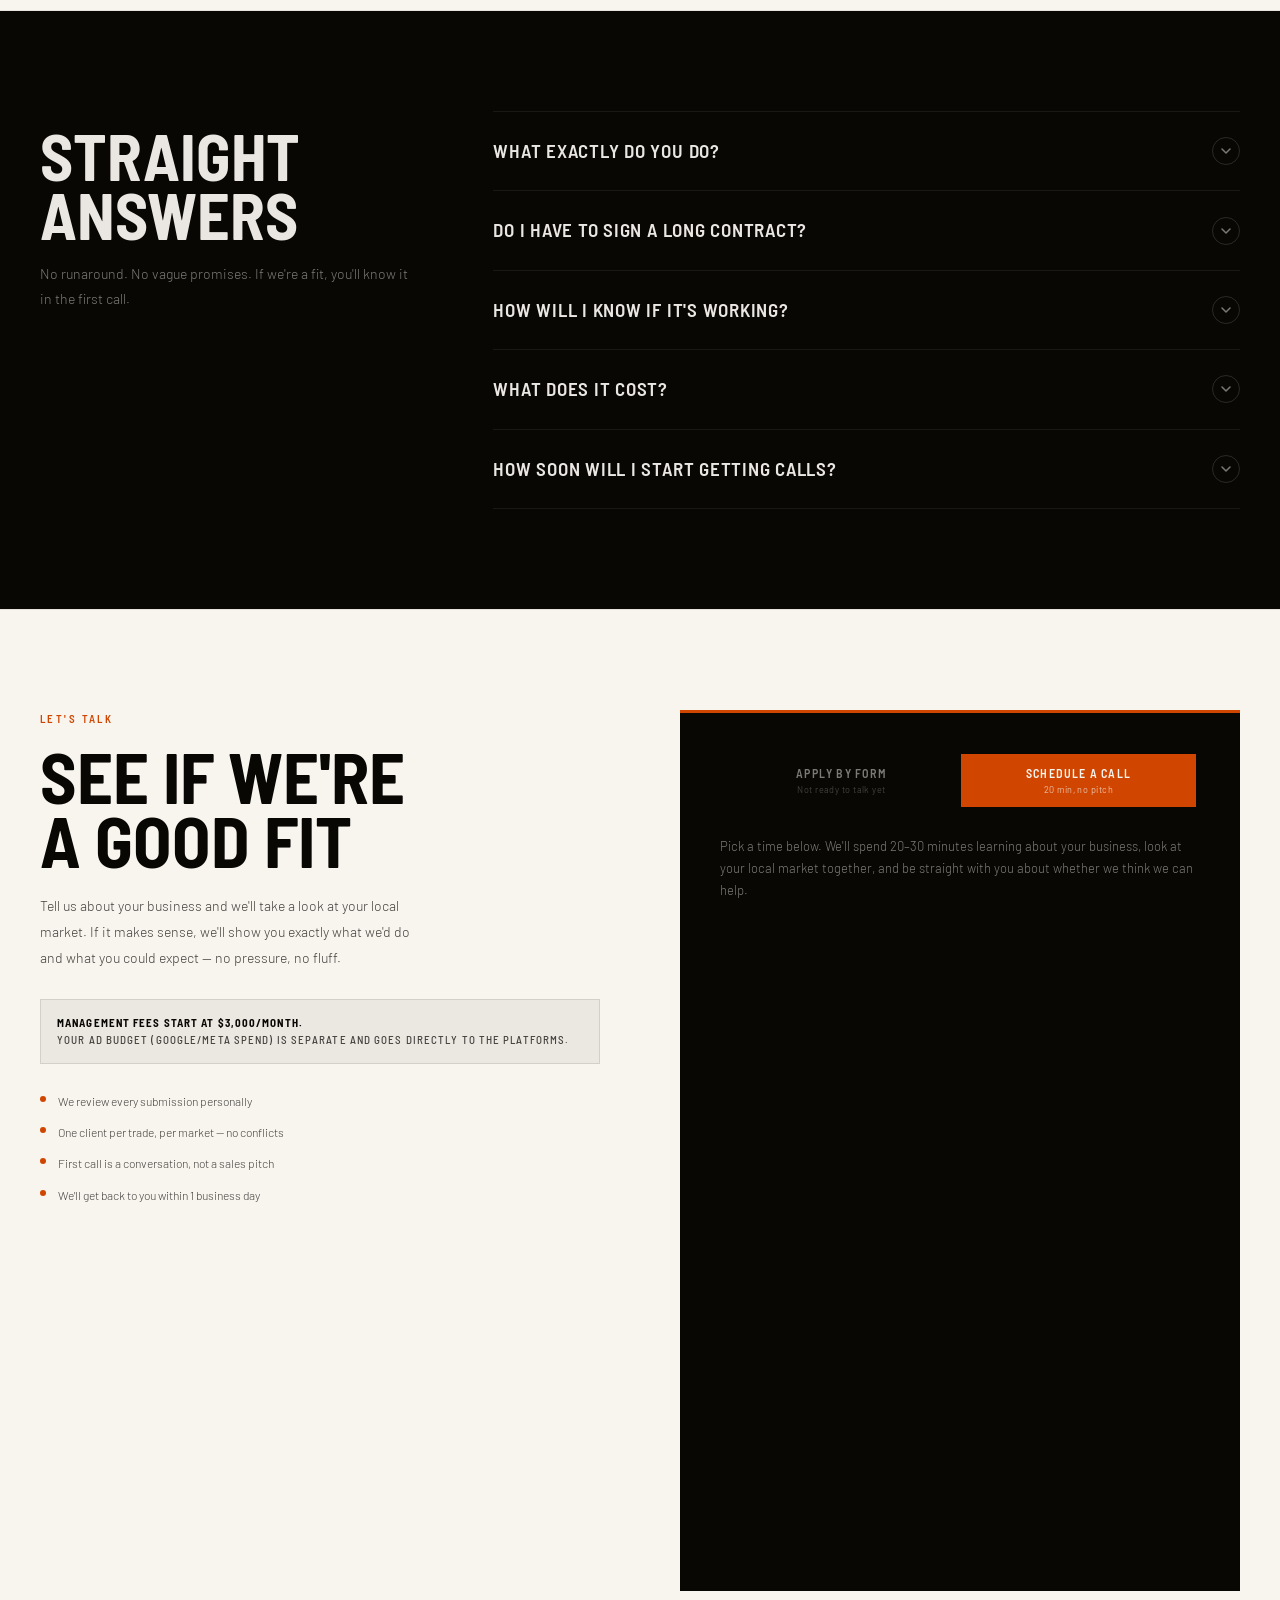
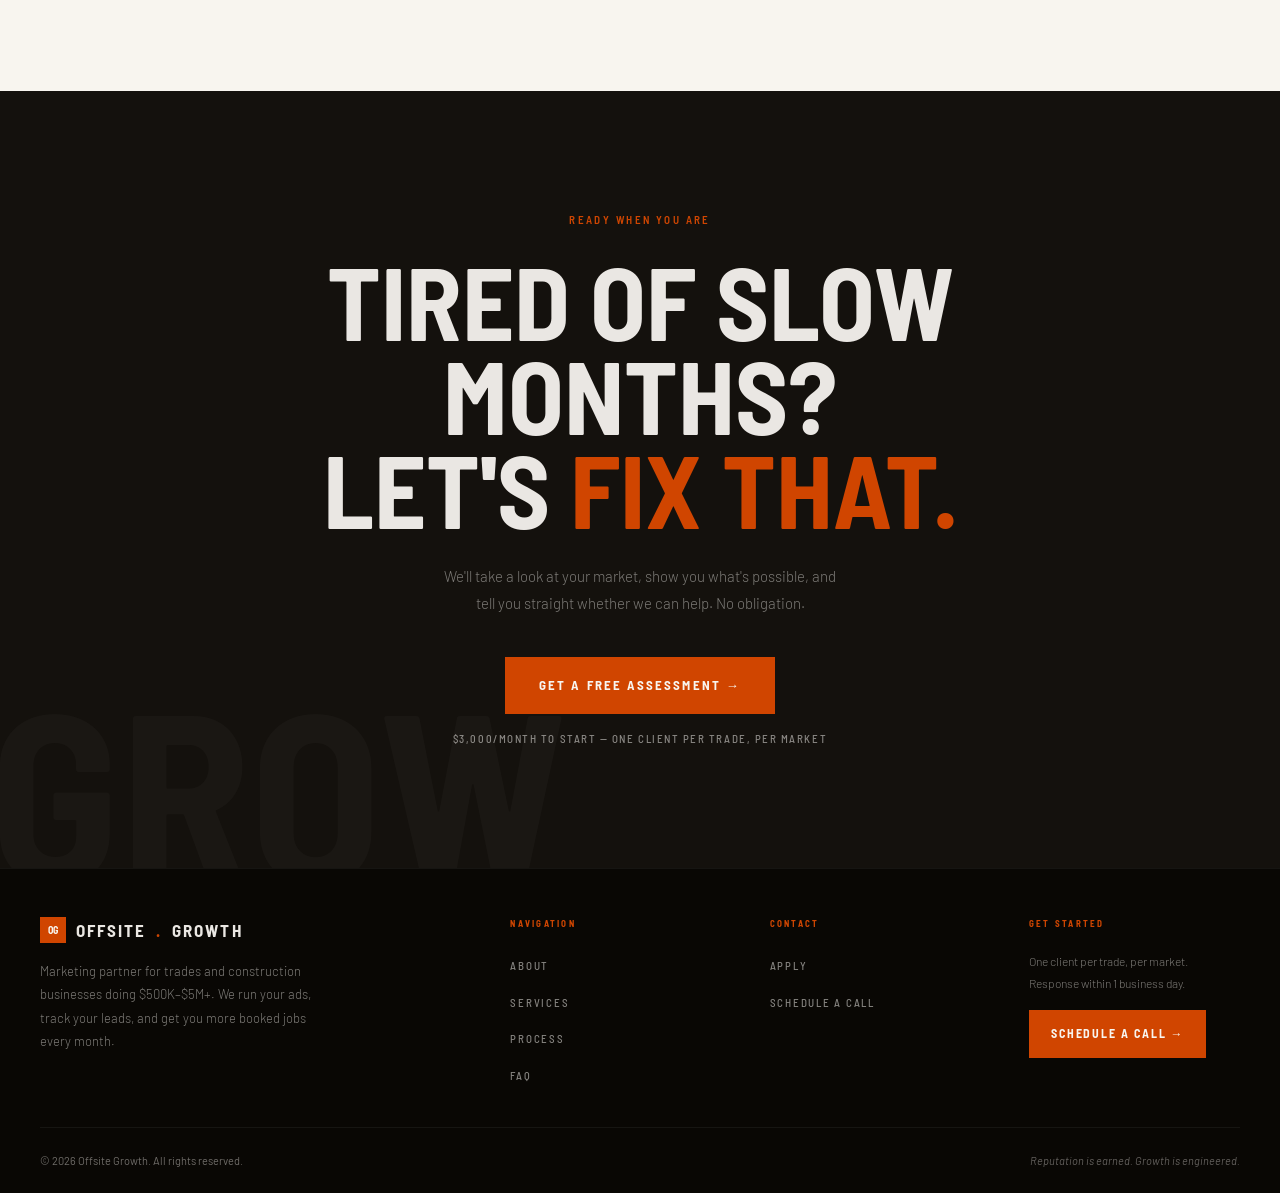
==== commit 11fe289d: "Remove forced 100vh hero height, use proportional padding Co-Authored-By: Claude Sonnet 4.6 <noreply" ====
--- a/index.html
+++ b/index.html
@@ -183,10 +183,9 @@
    HERO
 ═══════════════════════════════════════════ */
 .hero {
-  min-height: 100vh;
   background: var(--paper);
   display: flex; flex-direction: column; justify-content: center;
-  padding: 140px 0 80px;
+  padding: clamp(120px, 16vh, 180px) 0 clamp(80px, 12vh, 140px);
 }
 .hero-eyebrow {
   font-family: var(--ff-d); font-size: 11px; font-weight: 600;
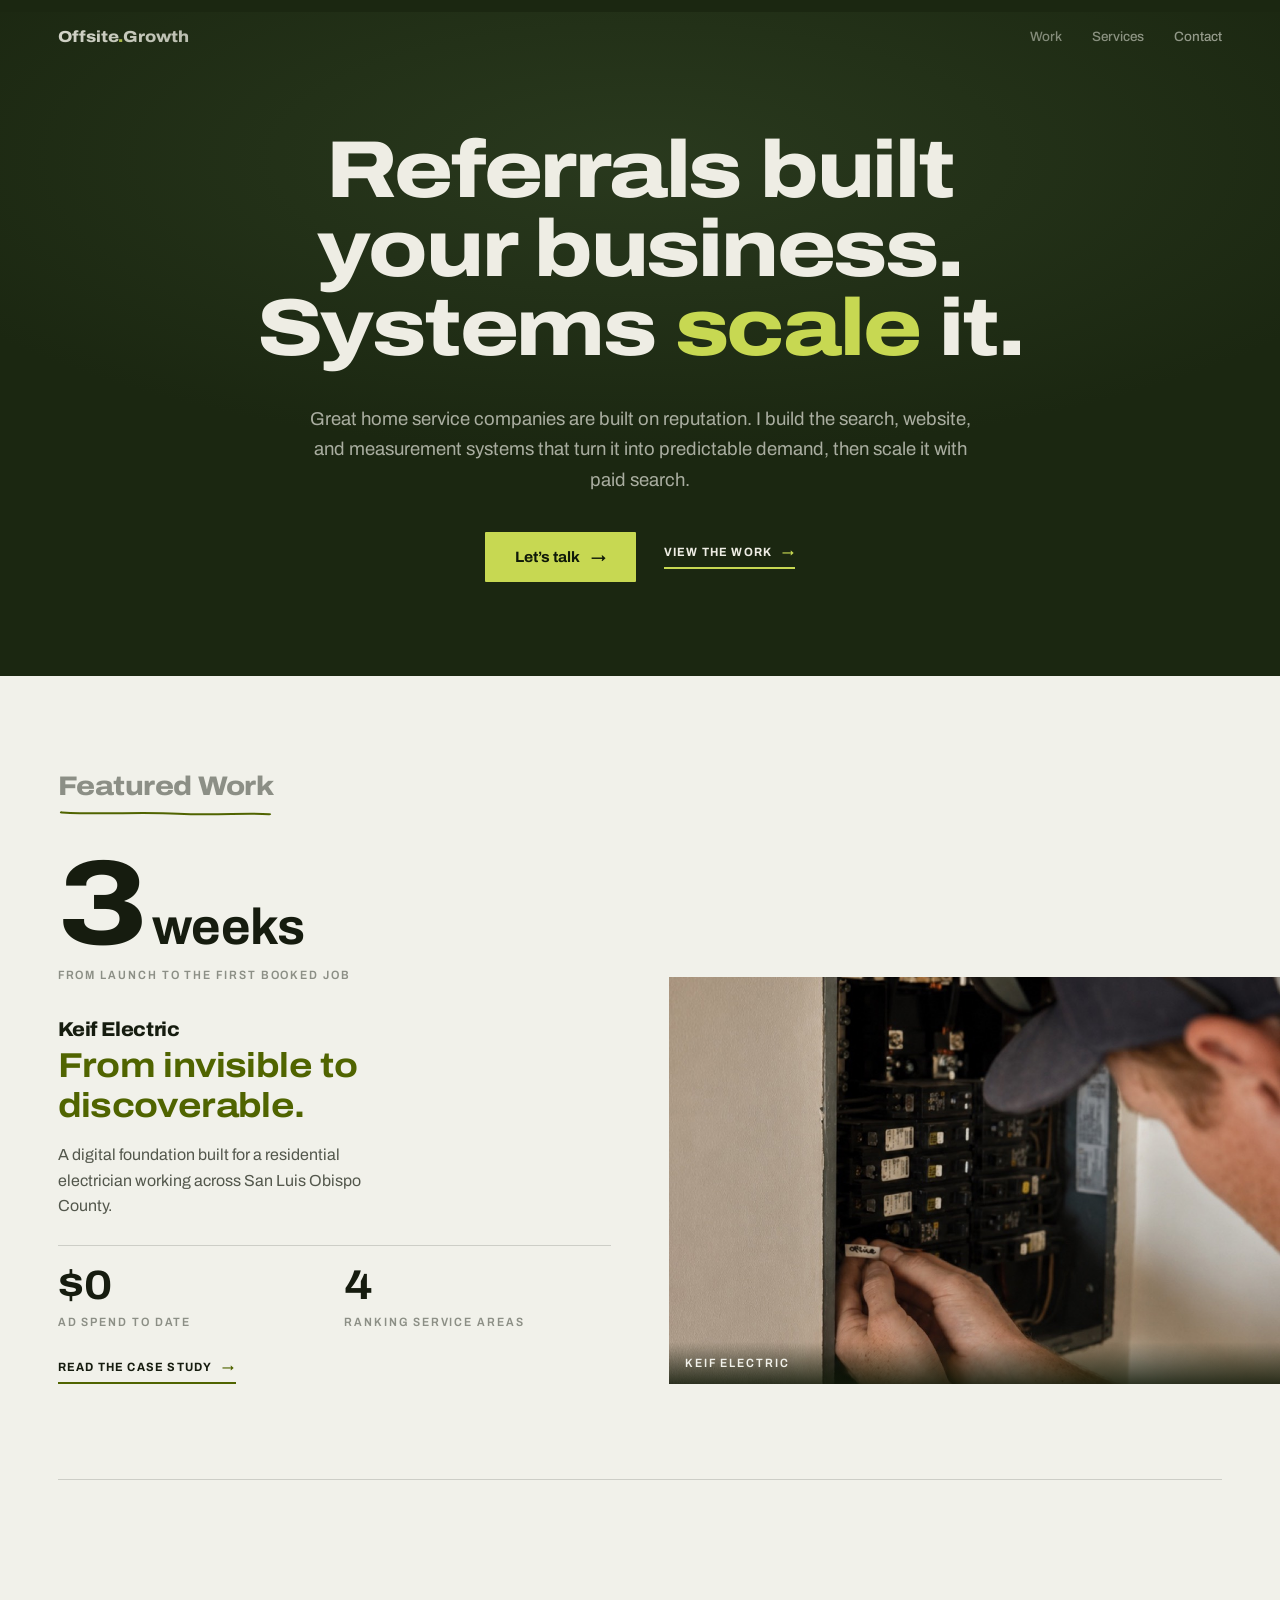
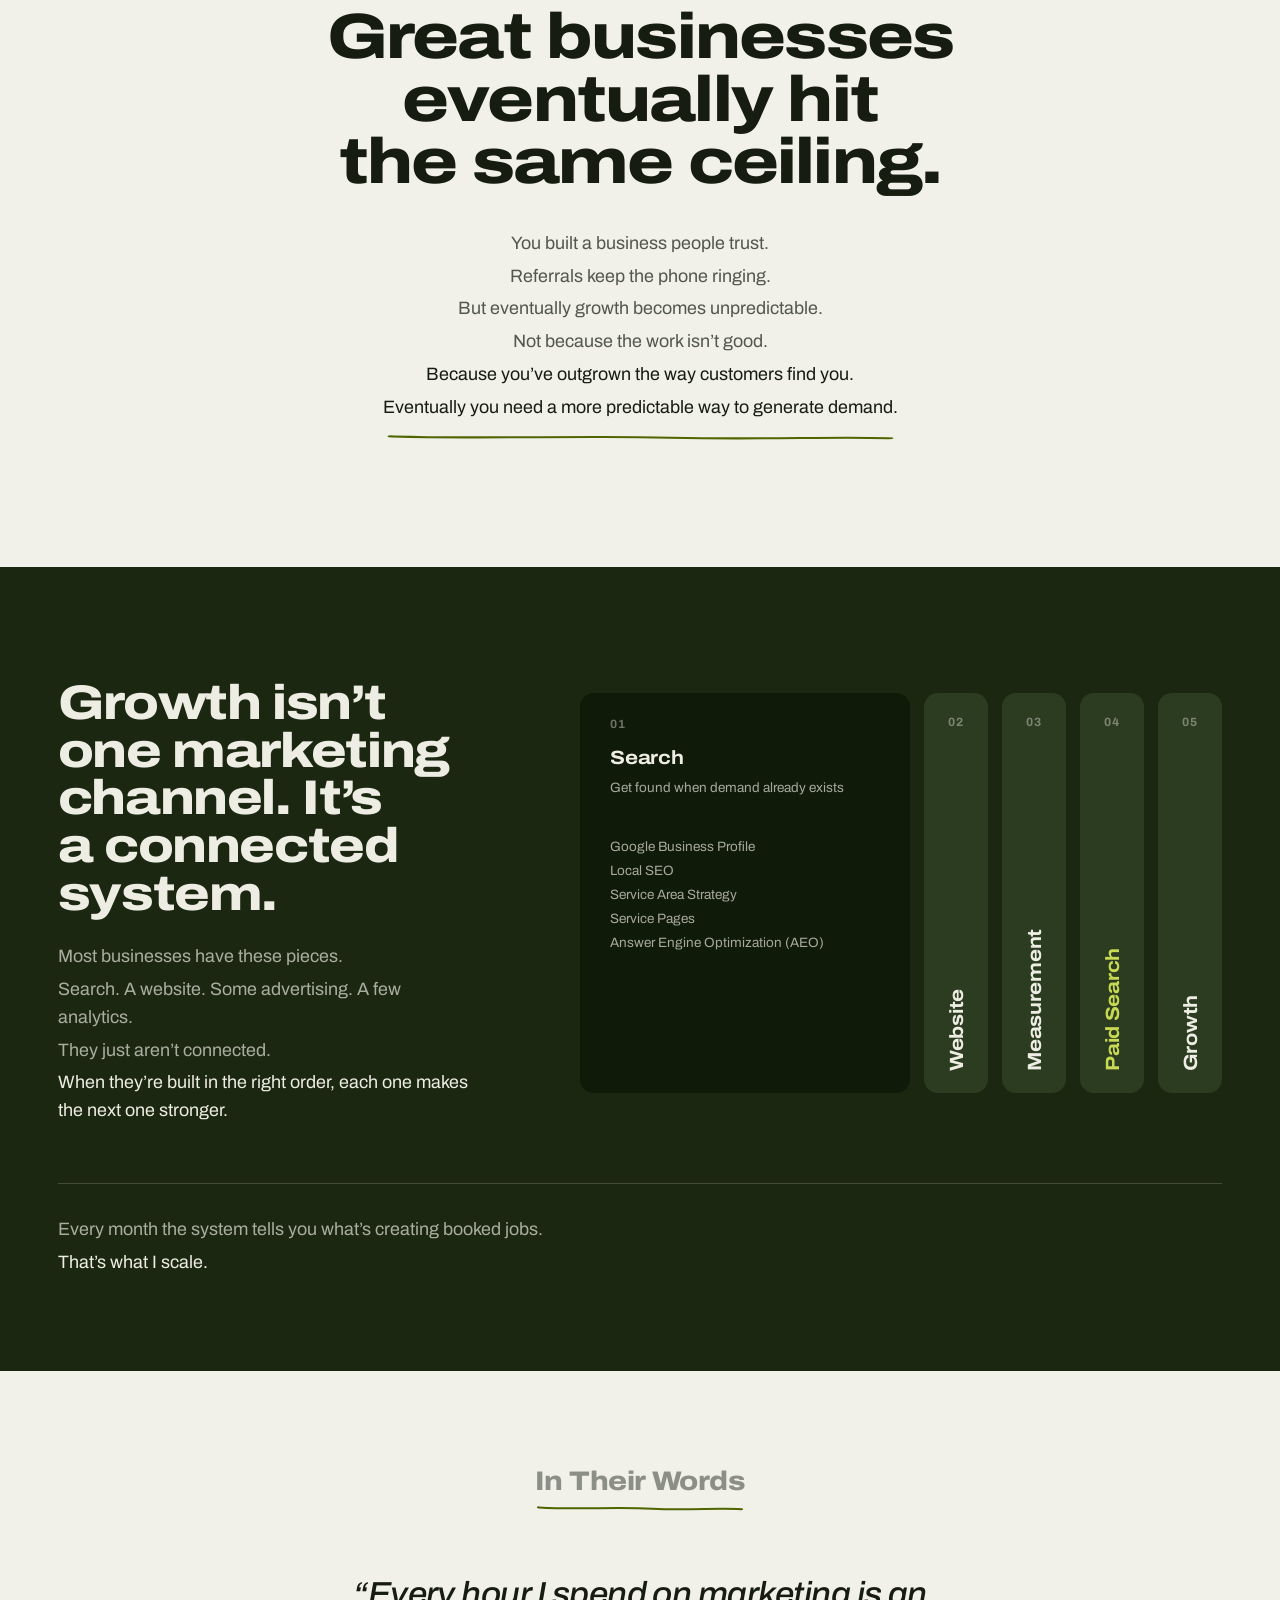
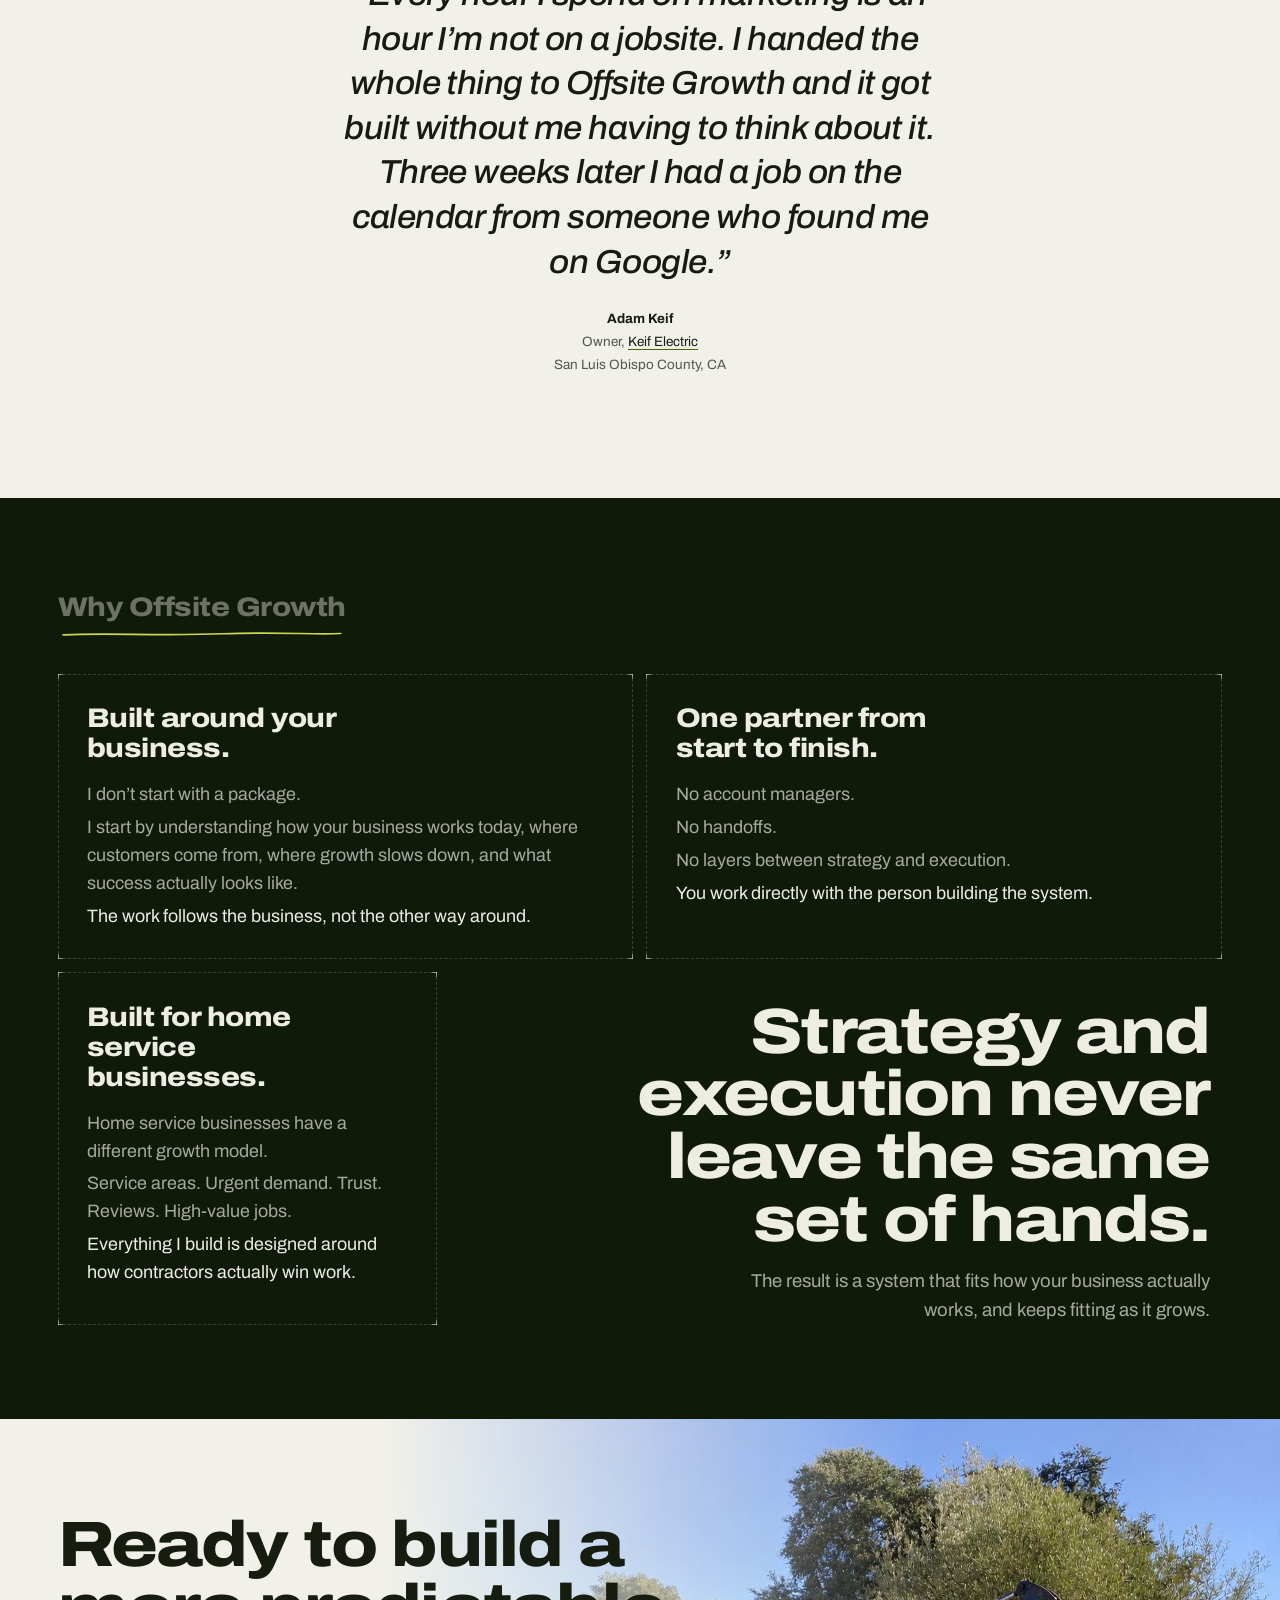
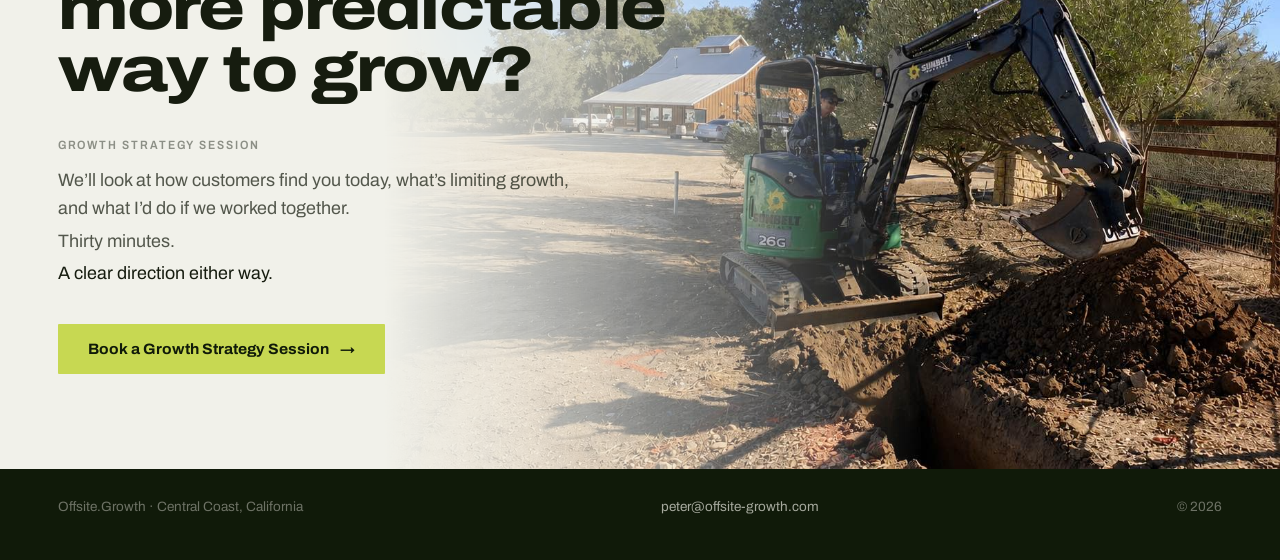
==== commit 8ed9ba81: "Rebrand: direction B Replaces the site with the "Field Record" direction: drenched olive alternating" ====
--- a/index.html
+++ b/index.html
@@ -3,1312 +3,607 @@
 <head>
 <meta charset="UTF-8">
 <meta name="viewport" content="width=device-width, initial-scale=1.0">
-<title>Offsite Growth — Marketing Partner for Trades &amp; Construction</title>
-<meta name="description" content="Offsite Growth runs your Google Ads, Local Services campaigns, and lead tracking — so trades and construction businesses doing $500K–$5M+ get more booked jobs every month.">
-<meta property="og:title" content="Offsite Growth — Marketing Partner for Trades &amp; Construction">
-<meta property="og:description" content="We run your Google Ads, Local Services campaigns, and lead tracking — more booked jobs every month. Built for trades and construction businesses doing $500K–$5M+.">
+<title>Offsite Growth · Growth Marketing for Home Service Businesses</title>
+<meta name="description" content="I build the search, website, and measurement systems that turn a home service company's reputation into predictable demand, then scale it with paid search. Central Coast, California.">
+<link rel="canonical" href="https://offsite-growth.com/">
 <meta property="og:type" content="website">
-<meta property="og:url" content="https://offsite-growth.com">
-<meta property="og:image" content="https://offsite-growth.com/og-image.png">
+<meta property="og:title" content="Offsite Growth · Growth Marketing for Home Service Businesses">
+<meta property="og:description" content="Referrals built your business. Systems scale it.">
+<meta property="og:image" content="https://offsite-growth.com/img/panel-hand.jpg">
 <meta name="twitter:card" content="summary_large_image">
-<meta name="twitter:title" content="Offsite Growth — Marketing Partner for Trades &amp; Construction">
-<meta name="twitter:description" content="More booked jobs every month. Built for trades and construction businesses doing $500K–$5M+.">
-<link rel="icon" type="image/svg+xml" href="data:image/svg+xml,%3Csvg xmlns='http://www.w3.org/2000/svg' viewBox='0 0 32 32'%3E%3Crect width='32' height='32' fill='%23f2efe8'/%3E%3Ctext x='50%25' y='50%25' dominant-baseline='central' text-anchor='middle' font-family='Arial Black,sans-serif' font-weight='900' font-size='18' fill='%23c85a1e'%3EOG%3C/text%3E%3C/svg%3E">
+<meta name="theme-color" content="#2b3320">
 <link rel="preconnect" href="https://fonts.googleapis.com">
 <link rel="preconnect" href="https://fonts.gstatic.com" crossorigin>
-<link href="https://fonts.googleapis.com/css2?family=Barlow+Semi+Condensed:ital,wght@0,400;0,500;0,600;0,700;1,700&family=Barlow:ital,wght@0,300;0,400;0,500;1,300&display=swap" rel="stylesheet">
+<link href="https://fonts.googleapis.com/css2?family=Archivo:ital,wdth,wght@0,62..125,400..800;1,62..125,400..600&display=swap" rel="stylesheet">
+<script type="application/ld+json">
+{"@context":"https://schema.org","@type":"ProfessionalService","name":"Offsite Growth","description":"Growth marketing for home service businesses.","areaServed":"Central Coast, California","email":"peter@offsite-growth.com","url":"https://offsite-growth.com/","knowsAbout":["Local SEO","Google Ads","Local Services Ads","Conversion Optimization","Lead Attribution"]}
+</script>
 <style>
-*, *::before, *::after { box-sizing: border-box; margin: 0; padding: 0; }
-html { scroll-behavior: smooth; }
-
-/* ── SKIP LINK ── */
-.skip-link {
-  position: absolute; top: -100%; left: 0; z-index: 9999;
-  background: var(--fire); color: oklch(97% 0.008 82);
-  font-family: var(--ff-d); font-size: 13px; font-weight: 700;
-  letter-spacing: .12em; text-transform: uppercase;
-  padding: 14px 24px; transition: top .15s;
-}
-.skip-link:focus { top: 0; }
-
-:root {
-  --paper:    oklch(97% 0.008 82);
-  --paper-2:  oklch(93% 0.009 82);
-  --ink:      oklch(13% 0.010 80);
-  --ink-2:    oklch(18% 0.010 80);
-  --fire:     oklch(58% 0.190 43);
-  --fire-2:   oklch(63% 0.185 43);
-  --on-dark:      oklch(93% 0.006 82);
-  --on-dark-dim:  oklch(58% 0.007 82);
-  --on-light:     oklch(13% 0.010 80);
-  --on-light-dim: oklch(38% 0.008 82);
-  --ff-d: 'Barlow Semi Condensed', sans-serif;
-  --ff-b: 'Barlow', sans-serif;
-  --ease: cubic-bezier(0.16, 1, 0.3, 1);
-}
-
-body {
-  background: var(--paper);
-  color: var(--on-light);
-  font-family: var(--ff-b);
-  font-weight: 400;
-  line-height: 1.6;
-  overflow-x: hidden;
-  -webkit-font-smoothing: antialiased;
-}
-
-a { text-decoration: none; color: inherit; }
-.container { max-width: 1280px; margin: 0 auto; padding: 0 40px; }
-
-/* ── REVEAL ── */
-.r { opacity: 0; transform: translateY(22px); transition: opacity .65s var(--ease), transform .65s var(--ease); }
-.r.on { opacity: 1; transform: none; }
-.d1 { transition-delay: .08s; } .d2 { transition-delay: .16s; }
-.d3 { transition-delay: .24s; } .d4 { transition-delay: .32s; }
-
-/* ── SECTION LABEL ── */
-.stag {
-  font-family: var(--ff-d); font-size: 11px; font-weight: 600;
-  letter-spacing: .22em; text-transform: uppercase;
-  color: var(--fire);
-}
-
-/* ── BUTTONS ── */
-.btn-fire {
-  font-family: var(--ff-d); font-size: 13px; font-weight: 700;
-  letter-spacing: .16em; text-transform: uppercase;
-  display: inline-flex; align-items: center; gap: 10px;
-  padding: 16px 32px; background: var(--fire);
-  color: var(--paper); border: 2px solid var(--fire);
-  transition: background .22s var(--ease), transform .22s var(--ease), box-shadow .22s var(--ease);
-}
-.btn-fire:hover {
-  background: var(--fire-2); border-color: var(--fire-2);
-  transform: translateY(-2px); box-shadow: 0 8px 28px oklch(58% 0.19 43 / .28);
-}
-.btn-fire:active { transform: scale(0.97); box-shadow: none; }
-.btn-outline {
-  font-family: var(--ff-d); font-size: 13px; font-weight: 700;
-  letter-spacing: .16em; text-transform: uppercase;
-  display: inline-flex; align-items: center; gap: 10px;
-  padding: 16px 32px; background: transparent;
-  border: 2px solid oklch(13% 0.01 80 / .2); color: var(--on-light);
-  transition: border-color .22s, background .22s;
-}
-.btn-outline:hover { border-color: oklch(13% 0.01 80 / .45); background: oklch(13% 0.01 80 / .04); }
-.btn-outline:active { transform: scale(0.97); }
-.btn-dark {
-  font-family: var(--ff-d); font-size: 13px; font-weight: 700;
-  letter-spacing: .16em; text-transform: uppercase;
-  display: inline-flex; align-items: center; gap: 10px;
-  padding: 16px 32px; background: var(--ink);
-  color: var(--on-dark); border: 2px solid var(--ink);
-  transition: background .22s;
-}
-.btn-dark:hover { background: oklch(10% 0.010 80); border-color: oklch(10% 0.010 80); }
-.btn-dark:active { transform: scale(0.97); }
-.btn-outline-light {
-  font-family: var(--ff-d); font-size: 13px; font-weight: 700;
-  letter-spacing: .16em; text-transform: uppercase;
-  display: inline-flex; align-items: center; gap: 10px;
-  padding: 16px 32px; background: transparent;
-  border: 2px solid oklch(93% 0.006 82 / .25); color: var(--on-dark);
-  transition: border-color .22s, background .22s;
-}
-.btn-outline-light:hover { border-color: oklch(93% 0.006 82 / .5); background: oklch(93% 0.006 82 / .06); }
-.btn-outline-light:active { transform: scale(0.97); }
-.btn-fire--sm { font-size: 12px; padding: 12px 20px; }
-
-/* ═══════════════════════════════════════════
-   HEADER
-═══════════════════════════════════════════ */
-header {
-  position: fixed; top: 0; left: 0; right: 0; z-index: 200;
-  padding: 24px 0;
-  transition: background .35s var(--ease), border-color .35s;
-  border-bottom: 1px solid transparent;
-  background: transparent;
-}
-header.stuck {
-  padding: 14px 0;
-  background: oklch(13% 0.010 80 / .97);
-  backdrop-filter: blur(16px);
-  border-color: oklch(93% 0.006 82 / .07);
-}
-.hdr-inner { display: flex; align-items: center; justify-content: space-between; gap: 24px; }
-.logo {
-  font-family: var(--ff-d); font-size: 17px; font-weight: 700;
-  letter-spacing: .12em; text-transform: uppercase;
-  display: flex; align-items: center; gap: 10px;
-  color: var(--on-light); transition: color .35s;
-}
-header.stuck .logo { color: var(--on-dark); }
-.logo-mark {
-  width: 26px; height: 26px; background: var(--fire);
-  display: inline-flex; align-items: center; justify-content: center;
-  font-size: 10px; font-weight: 700; color: var(--paper);
-  letter-spacing: .04em; flex-shrink: 0;
-}
-nav { display: flex; align-items: center; gap: 32px; }
-nav a {
-  font-family: var(--ff-d); font-size: 11px; font-weight: 600;
-  letter-spacing: .2em; text-transform: uppercase;
-  color: var(--on-light-dim); transition: color .2s;
-  padding: 8px 0;
-}
-header.stuck nav a { color: var(--on-dark-dim); }
-nav a:hover { color: var(--on-light); }
-header.stuck nav a:hover { color: var(--on-dark); }
-nav a.active { color: var(--fire); }
-header.stuck nav a.active { color: var(--fire); }
-.hdr-cta {
-  font-family: var(--ff-d); font-size: 11px; font-weight: 700;
-  letter-spacing: .16em; text-transform: uppercase;
-  padding: 12px 20px; background: var(--fire);
-  color: var(--paper); transition: background .2s;
-}
-.hdr-cta:hover { background: var(--fire-2); }
-.hdr-cta:active { transform: scale(0.97); }
-.burger {
-  display: none; flex-direction: column; gap: 5px;
-  cursor: pointer; border: none; background: none; padding: 10px;
-}
-.burger span {
-  width: 22px; height: 1.5px; display: block;
-  background: var(--on-light); transition: background .35s;
-}
-header.stuck .burger span { background: var(--on-dark); }
-
-/* ═══════════════════════════════════════════
-   HERO
-═══════════════════════════════════════════ */
-.hero {
-  background: var(--paper);
-  display: flex; flex-direction: column; justify-content: center;
-  padding: clamp(120px, 16vh, 180px) 0 clamp(80px, 12vh, 140px);
-}
-.hero-eyebrow {
-  font-family: var(--ff-d); font-size: 11px; font-weight: 600;
-  letter-spacing: .22em; text-transform: uppercase; color: var(--fire);
-  display: flex; align-items: center; gap: 12px; margin-bottom: 28px;
-  opacity: 0; animation: up .8s .1s var(--ease) forwards;
-}
-.hero-eyebrow::before { content: ''; width: 24px; height: 1px; background: var(--fire); }
-.hero-h1 {
-  font-family: var(--ff-d);
-  font-size: clamp(76px, 11vw, 152px);
-  font-weight: 700; line-height: .91; letter-spacing: .01em; text-transform: uppercase;
-  color: var(--on-light); margin-bottom: 36px;
-  opacity: 0; animation: up-heavy 1s .2s var(--ease) forwards;
-}
-.hero-h1 .acc { color: var(--fire); }
-.hero-sub {
-  font-size: 16px; font-weight: 300; color: var(--on-light-dim);
-  line-height: 1.75; max-width: 540px; margin-bottom: 40px;
-  opacity: 0; animation: up .9s .32s var(--ease) forwards;
-}
-.hero-actions {
-  display: flex; gap: 16px; flex-wrap: wrap;
-  opacity: 0; animation: up .9s .44s var(--ease) forwards;
-}
-
-
-@keyframes up { from { opacity:0; transform:translateY(24px); } to { opacity:1; transform:none; } }
-@keyframes up-heavy { from { opacity:0; transform:translateY(44px); } to { opacity:1; transform:none; } }
-@keyframes fadeTab { from { opacity:0; } to { opacity:1; } }
-
-/* ── TICKER ── */
-.ticker {
-  background: var(--fire); padding: 12px 0;
-  overflow: hidden; white-space: nowrap;
-}
-.ticker-track { display: inline-flex; animation: scroll 30s linear infinite; }
-.ticker-item {
-  font-family: var(--ff-d); font-size: 13px; font-weight: 600;
-  letter-spacing: .16em; text-transform: uppercase;
-  color: var(--paper); padding: 0 36px;
-  display: flex; align-items: center; gap: 16px;
-}
-.ticker-item::after { content: '·'; color: oklch(97% 0.008 82 / .4); }
-@keyframes scroll { from { transform:translateX(0); } to { transform:translateX(-50%); } }
-
-/* ═══════════════════════════════════════════
-   ABOUT — Dark
-═══════════════════════════════════════════ */
-.about { background: var(--ink); color: var(--on-dark); padding: 100px 0; }
-.about-inner {
-  display: grid; grid-template-columns: 5fr 4fr; gap: 80px; align-items: start;
-}
-.about-h2 {
-  font-family: var(--ff-d); font-size: clamp(40px, 5vw, 68px);
-  font-weight: 700; line-height: .92; text-transform: uppercase;
-  color: var(--on-dark); margin: 16px 0 32px;
-}
-.about-h2 .acc { color: var(--fire); }
-.about-copy { display: flex; flex-direction: column; gap: 18px; }
-.about-copy p { font-size: 14px; font-weight: 300; color: var(--on-dark-dim); line-height: 1.85; }
-.about-copy strong { font-weight: 500; color: var(--on-dark); }
-.pillars { list-style: none; }
-.pillar {
-  display: grid; grid-template-columns: 44px 1fr; gap: 20px;
-  padding: 24px 0; border-top: 1px solid oklch(93% 0.006 82 / .07);
-}
-.pillars li:last-child { border-bottom: 1px solid oklch(93% 0.006 82 / .07); }
-.pillar-ico {
-  width: 28px; height: 28px; color: var(--fire); flex-shrink: 0; padding-top: 2px;
-}
-.pillar-title {
-  font-family: var(--ff-d); font-size: 17px; font-weight: 600;
-  text-transform: uppercase; letter-spacing: .05em;
-  color: var(--on-dark); margin-bottom: 6px;
-}
-.pillar-body { font-size: 12px; font-weight: 300; color: var(--on-dark-dim); line-height: 1.75; }
-
-/* ═══════════════════════════════════════════
-   PROBLEM — Light
-═══════════════════════════════════════════ */
-.problem { background: var(--paper-2); padding: 100px 0; }
-.prob-head { margin-bottom: 56px; }
-.prob-h2 {
-  font-family: var(--ff-d); font-size: clamp(40px, 5vw, 68px);
-  font-weight: 700; line-height: .92; text-transform: uppercase;
-  color: var(--on-light); margin: 16px 0 0;
-}
-.prob-row {
-  display: grid; grid-template-columns: 72px 1fr 1fr; gap: 32px;
-  padding: 36px 0; border-top: 1px solid oklch(13% 0.01 80 / .1);
-  align-items: start; transition: border-color .25s;
-}
-.prob-row:last-child { border-bottom: 1px solid oklch(13% 0.01 80 / .1); }
-.prob-row:hover { border-top-color: oklch(58% 0.19 43 / .3); }
-.prob-n {
-  font-family: var(--ff-d); font-size: 44px; font-weight: 700;
-  color: oklch(13% 0.01 80 / .1); line-height: 1; transition: color .25s;
-}
-.prob-row:hover .prob-n { color: oklch(58% 0.19 43 / .2); }
-.prob-title {
-  font-family: var(--ff-d); font-size: clamp(20px, 2.2vw, 28px);
-  font-weight: 700; text-transform: uppercase; letter-spacing: .04em;
-  color: var(--on-light); padding-top: 5px;
-}
-.prob-body { font-size: 13px; font-weight: 300; color: var(--on-light-dim); line-height: 1.85; padding-top: 5px; }
-
-/* ═══════════════════════════════════════════
-   ENGINE / SERVICES — Dark
-═══════════════════════════════════════════ */
-.engine { background: var(--ink-2); color: var(--on-dark); padding: 100px 0; }
-.engine-head { margin-bottom: 56px; }
-.engine-h2 {
-  font-family: var(--ff-d); font-size: clamp(40px, 5vw, 68px);
-  font-weight: 700; line-height: .92; text-transform: uppercase;
-  color: var(--on-dark); margin: 16px 0 0;
-}
-.engine-h2 em { font-style: italic; color: var(--fire); }
-.eng-row {
-  display: grid; grid-template-columns: 72px 1fr 1fr; gap: 32px;
-  padding: 36px 0; border-top: 1px solid oklch(93% 0.006 82 / .07);
-  align-items: start; transition: border-color .25s;
-}
-.eng-row:last-child { border-bottom: 1px solid oklch(93% 0.006 82 / .07); }
-.eng-row:hover { border-top-color: oklch(58% 0.19 43 / .35); }
-.eng-ico {
-  width: 36px; height: 36px; color: oklch(93% 0.006 82 / .18); transition: color .25s; flex-shrink: 0;
-}
-.eng-row:hover .eng-ico { color: oklch(58% 0.19 43 / .4); }
-.eng-meta {}
-.eng-label {
-  font-family: var(--ff-d); font-size: 10px; font-weight: 600;
-  letter-spacing: .2em; text-transform: uppercase; color: var(--fire); margin-bottom: 8px;
-}
-.eng-title {
-  font-family: var(--ff-d); font-size: clamp(18px, 2vw, 24px);
-  font-weight: 700; text-transform: uppercase; letter-spacing: .04em; color: var(--on-dark);
-}
-.eng-body { font-size: 13px; font-weight: 300; color: var(--on-dark-dim); line-height: 1.85; padding-top: 5px; }
-
-/* ═══════════════════════════════════════════
-   CREDENTIALS STRIP — Light
-═══════════════════════════════════════════ */
-.creds { background: var(--paper); padding: 80px 0; }
-.creds-grid {
-  display: grid; grid-template-columns: repeat(3, 1fr);
-  gap: 56px; border-top: 1px solid oklch(13% 0.01 80 / .1);
-}
-.cred-item { padding-top: 32px; }
-.cred-tag {
-  font-family: var(--ff-d); font-size: 10px; font-weight: 700;
-  letter-spacing: .22em; text-transform: uppercase;
-  color: var(--fire); margin-bottom: 12px;
-}
-.cred-h {
-  font-family: var(--ff-d); font-size: 20px; font-weight: 700;
-  text-transform: uppercase; color: var(--on-light); margin-bottom: 10px; line-height: 1.1;
-}
-.cred-body { font-size: 13px; font-weight: 300; color: var(--on-light-dim); line-height: 1.75; }
-
-/* ═══════════════════════════════════════════
-   WHO — Light
-═══════════════════════════════════════════ */
-.who { background: var(--paper); padding: 100px 0; }
-.who-inner { display: grid; grid-template-columns: 5fr 4fr; gap: 80px; align-items: start; }
-.who-h2 {
-  font-family: var(--ff-d); font-size: clamp(40px, 5vw, 68px);
-  font-weight: 700; line-height: .92; text-transform: uppercase;
-  color: var(--on-light); margin: 16px 0 36px;
-}
-.fit-lbl {
-  font-family: var(--ff-d); font-size: 10px; font-weight: 600;
-  letter-spacing: .2em; text-transform: uppercase; color: var(--on-light-dim); margin-bottom: 12px;
-}
-.fit-list { list-style: none; }
-.fit-item {
-  display: flex; align-items: flex-start; gap: 14px;
-  padding: 14px 0; border-bottom: 1px solid oklch(13% 0.01 80 / .07);
-  font-size: 14px; font-weight: 300; color: var(--on-light); line-height: 1.5;
-}
-.fit-item:first-child { border-top: 1px solid oklch(13% 0.01 80 / .07); }
-.fit-check {
-  width: 18px; height: 18px; flex-shrink: 0; margin-top: 2px;
-  border: 1.5px solid var(--fire); border-radius: 50%;
-  display: flex; align-items: center; justify-content: center;
-}
-.fit-x {
-  width: 18px; height: 18px; flex-shrink: 0; margin-top: 2px;
-  border: 1.5px solid oklch(13% 0.01 80 / .2); border-radius: 50%;
-  display: flex; align-items: center; justify-content: center;
-  color: oklch(13% 0.01 80 / .25);
-}
-.nf-wrap { margin-top: 32px; }
-.nf-wrap .fit-item { color: oklch(13% 0.01 80 / .4); }
-.who-metrics {
-  border-top: 3px solid var(--fire); border-bottom: 1px solid oklch(13% 0.01 80 / .1);
-  border-left: 1px solid oklch(13% 0.01 80 / .1); border-right: 1px solid oklch(13% 0.01 80 / .1);
-  padding: 36px; position: sticky; top: 100px;
-}
-.wmt-lbl {
-  font-family: var(--ff-d); font-size: 10px; font-weight: 600;
-  letter-spacing: .2em; text-transform: uppercase; color: var(--fire); margin-bottom: 24px;
-}
-.wm { padding: 18px 0; border-bottom: 1px solid oklch(13% 0.01 80 / .08); }
-.wm:last-child { border-bottom: none; padding-bottom: 0; }
-.wm-val {
-  font-family: var(--ff-d); font-size: 38px; font-weight: 700; line-height: 1;
-  color: var(--on-light); letter-spacing: -.01em;
-}
-.wm-val .acc { color: var(--fire); }
-.wm-lbl {
-  font-family: var(--ff-d); font-size: 10px; font-weight: 600;
-  letter-spacing: .16em; text-transform: uppercase; color: var(--on-light-dim); margin-top: 4px;
-}
-.wm-sub { font-size: 11px; font-weight: 300; color: var(--on-light-dim); margin-top: 3px; }
-
-/* ═══════════════════════════════════════════
-   EXCLUSIVE — Orange
-═══════════════════════════════════════════ */
-.exclusive { background: var(--fire); color: oklch(97% 0.008 82); padding: 100px 0; position: relative; overflow: hidden; }
-.excl-ghost {
-  position: absolute; right: -30px; top: 50%; transform: translateY(-50%);
-  font-family: var(--ff-d); font-size: clamp(220px, 28vw, 380px);
-  font-weight: 700; line-height: 1; text-transform: uppercase;
-  color: oklch(97% 0.008 82 / .07); pointer-events: none; user-select: none;
-  letter-spacing: -.04em;
-}
-.excl-inner { position: relative; z-index: 1; max-width: 760px; }
-.excl-tag {
-  font-family: var(--ff-d); font-size: 11px; font-weight: 600;
-  letter-spacing: .22em; text-transform: uppercase;
-  color: oklch(97% 0.008 82 / .55); display: flex; align-items: center; gap: 12px; margin-bottom: 28px;
-}
-.excl-tag::before { content: ''; width: 24px; height: 1px; background: oklch(97% 0.008 82 / .35); flex-shrink: 0; }
-.excl-h2 {
-  font-family: var(--ff-d); font-size: clamp(44px, 6.5vw, 88px);
-  font-weight: 700; line-height: .92; text-transform: uppercase;
-  color: oklch(97% 0.008 82); margin-bottom: 24px;
-}
-.excl-body {
-  font-size: 16px; font-weight: 300; color: oklch(97% 0.008 82 / .72);
-  line-height: 1.75; max-width: 500px; margin-bottom: 40px;
-}
-
-/* ═══════════════════════════════════════════
-   PROCESS — Light
-═══════════════════════════════════════════ */
-.process { background: var(--paper-2); padding: 100px 0; }
-.proc-inner { display: grid; grid-template-columns: 1fr 2fr; gap: 80px; }
-.proc-h2 {
-  font-family: var(--ff-d); font-size: clamp(40px, 5vw, 64px);
-  font-weight: 700; line-height: .92; text-transform: uppercase;
-  color: var(--on-light); margin: 16px 0 16px;
-}
-.proc-note { font-size: 14px; font-weight: 300; color: var(--on-light-dim); line-height: 1.8; max-width: 240px; }
-.pstep {
-  display: grid; grid-template-columns: 64px 1fr; gap: 24px;
-  padding: 36px 0; border-top: 1px solid oklch(13% 0.01 80 / .1);
-  transition: border-color .25s;
-}
-.pstep:last-child { border-bottom: 1px solid oklch(13% 0.01 80 / .1); }
-.pstep:hover { border-top-color: oklch(58% 0.19 43 / .3); }
-.pn {
-  font-family: var(--ff-d); font-size: 44px; font-weight: 700;
-  color: oklch(13% 0.01 80 / .1); line-height: 1; transition: color .3s;
-}
-.pstep:hover .pn { color: oklch(58% 0.19 43 / .22); }
-.ptag {
-  font-family: var(--ff-d); font-size: 9px; font-weight: 600;
-  letter-spacing: .22em; text-transform: uppercase; color: var(--fire); margin-bottom: 8px;
-}
-.ptitle {
-  font-family: var(--ff-d); font-size: 22px; font-weight: 700;
-  text-transform: uppercase; letter-spacing: .04em; margin-bottom: 10px; color: var(--on-light);
-}
-.pbody { font-size: 13px; font-weight: 300; color: var(--on-light-dim); line-height: 1.8; }
-
-/* ── PLATFORMS ── */
-.platforms {
-  background: var(--paper);
-  border-top: 1px solid oklch(13% 0.01 80 / .08);
-  border-bottom: 1px solid oklch(13% 0.01 80 / .08);
-  padding: 36px 0;
-}
-.plat-inner { display: flex; align-items: center; gap: 48px; flex-wrap: wrap; }
-.plat-lbl {
-  font-family: var(--ff-d); font-size: 9px; font-weight: 600;
-  letter-spacing: .22em; text-transform: uppercase; color: oklch(45% 0.008 82); white-space: nowrap;
-}
-.plat-items { display: flex; gap: 40px; flex-wrap: wrap; align-items: center; }
-.plat-item {
-  font-family: var(--ff-d); font-size: 13px; font-weight: 600;
-  letter-spacing: .1em; text-transform: uppercase; color: oklch(48% 0.008 82);
-  transition: color .2s;
-}
-.plat-item:hover { color: var(--on-light-dim); }
-
-/* ═══════════════════════════════════════════
-   FAQ — Dark
-═══════════════════════════════════════════ */
-.faq { background: var(--ink); color: var(--on-dark); padding: 100px 0; }
-.faq-inner { display: grid; grid-template-columns: 1fr 2fr; gap: 80px; }
-.faq-h2 {
-  font-family: var(--ff-d); font-size: clamp(40px, 5vw, 64px);
-  font-weight: 700; line-height: .92; text-transform: uppercase;
-  color: var(--on-dark); margin: 16px 0 16px;
-}
-.faq-note { font-size: 14px; font-weight: 300; color: var(--on-dark-dim); line-height: 1.8; }
-.faq-row { border-top: 1px solid oklch(93% 0.006 82 / .07); }
-.faq-row:last-child { border-bottom: 1px solid oklch(93% 0.006 82 / .07); }
-.faq-row summary { list-style: none; }
-.faq-row summary::-webkit-details-marker { display: none; }
-.faq-btn {
-  width: 100%; background: none; border: none; color: var(--on-dark);
-  font-family: var(--ff-d); font-size: 19px; font-weight: 600;
-  letter-spacing: .04em; text-transform: uppercase;
-  text-align: left; padding: 24px 0;
-  display: flex; justify-content: space-between; align-items: center; gap: 20px;
-  cursor: pointer; transition: color .2s;
-}
-.faq-btn:hover { color: var(--fire); }
-.faq-ico {
-  width: 28px; height: 28px; flex-shrink: 0;
-  border: 1px solid oklch(93% 0.006 82 / .15); border-radius: 50%;
-  display: flex; align-items: center; justify-content: center;
-  transition: all .3s var(--ease); color: var(--on-dark-dim);
-}
-details[open] .faq-ico { background: var(--fire); border-color: var(--fire); color: var(--paper); transform: rotate(180deg); }
-.faq-ans-wrap { display: grid; grid-template-rows: 0fr; overflow: hidden; transition: grid-template-rows .32s var(--ease); }
-details[open] .faq-ans-wrap { grid-template-rows: 1fr; }
-.faq-ans-in { min-height: 0; padding: 0 0 24px; font-size: 14px; font-weight: 300; color: var(--on-dark-dim); line-height: 1.85; max-width: 520px; }
-
-/* ═══════════════════════════════════════════
-   BOOK — Light
-═══════════════════════════════════════════ */
-.book {
-  background: var(--paper); padding: 100px 0;
-  border-top: 1px solid oklch(13% 0.01 80 / .08);
-}
-.book-inner { display: grid; grid-template-columns: 1fr 1fr; gap: 80px; align-items: start; }
-.book-h2 {
-  font-family: var(--ff-d); font-size: clamp(40px, 5.5vw, 72px);
-  font-weight: 700; line-height: .92; text-transform: uppercase;
-  color: var(--on-light); margin: 16px 0 20px;
-}
-.book-sub { font-size: 14px; font-weight: 300; color: var(--on-light-dim); line-height: 1.85; max-width: 380px; margin-bottom: 28px; }
-.book-notice {
-  font-family: var(--ff-d); font-size: 11px; font-weight: 500;
-  letter-spacing: .1em; text-transform: uppercase;
-  color: var(--on-light-dim); padding: 14px 16px;
-  background: var(--paper-2); border: 1px solid oklch(13% 0.01 80 / .1);
-  margin-bottom: 28px; line-height: 1.6;
-}
-.book-notice strong { font-weight: 700; color: var(--on-light); }
-.book-trust { display: flex; flex-direction: column; gap: 12px; }
-.bt-item { display: flex; align-items: flex-start; gap: 12px; font-size: 12px; font-weight: 300; color: var(--on-light-dim); line-height: 1.6; }
-.bt-dot { width: 6px; height: 6px; background: var(--fire); border-radius: 50%; flex-shrink: 0; margin-top: 4px; }
-
-.book-form {
-  background: var(--ink); padding: 40px; position: relative;
-}
-.book-form::before { content: ''; position: absolute; top: 0; left: 0; right: 0; height: 3px; background: var(--fire); }
-
-.form-tabs {
-  display: flex; gap: 2px; margin-bottom: 24px;
-  background: oklch(13% 0.010 80); padding: 4px;
-}
-.ftab {
-  flex: 1; font-family: var(--ff-d); font-size: 12px; font-weight: 600;
-  letter-spacing: .1em; text-transform: uppercase;
-  padding: 12px 14px; min-height: 44px; background: transparent; border: none;
-  color: var(--on-dark-dim); cursor: pointer; transition: all .2s var(--ease);
-  display: flex; flex-direction: column; align-items: center; justify-content: center; gap: 2px;
-}
-.ftab:hover { color: var(--on-dark); }
-.ftab-active { background: var(--fire) !important; color: oklch(97% 0.008 82) !important; }
-.ftab-active .ftab-sub { opacity: .7; }
-.ftab-panel { animation: fadeTab .22s var(--ease); }
-.ftab-panel-hidden { display: none; }
-.ftab-sub {
-  display: block; font-family: var(--ff-b); font-size: 9px; font-weight: 400;
-  letter-spacing: .05em; text-transform: none; opacity: .5; margin-top: 2px;
-}
-
-/* HubSpot form overrides */
-.hs-form fieldset { max-width: 100% !important; }
-.hs-form .hs-input {
-  width: 100% !important; background: oklch(18% 0.01 80);
-  border: 1px solid oklch(93% 0.006 82 / .1);
-  padding: 12px 14px; font-family: var(--ff-b); font-size: 14px;
-  font-weight: 300; color: var(--on-dark); outline: none;
-  appearance: none; -webkit-appearance: none; transition: border-color .2s;
-}
-.hs-form .hs-input:focus { border-color: oklch(58% 0.19 43 / .6); }
-.hs-form label {
-  display: block; font-family: var(--ff-d); font-size: 10px; font-weight: 600;
-  letter-spacing: .18em; text-transform: uppercase; color: var(--on-dark-dim); margin-bottom: 8px;
-}
-.hs-form .hs-form-field { margin-bottom: 18px; }
-.hs-form .hs-error-msgs { list-style: none; margin-top: 5px; }
-.hs-form .hs-error-msgs li label { color: oklch(65% 0.18 25); font-size: 11px; letter-spacing: .04em; text-transform: none; }
-.hs-form select.hs-input {
-  background-image: url("data:image/svg+xml,%3Csvg xmlns='http://www.w3.org/2000/svg' width='12' height='8' fill='none'%3E%3Cpath d='M1 1l5 5 5-5' stroke='rgba(240,236,229,0.35)' stroke-width='1.5' stroke-linecap='round'/%3E%3C/svg%3E");
-  background-repeat: no-repeat; background-position: right 14px center; padding-right: 36px;
-}
-.hs-form textarea.hs-input { min-height: 90px; resize: vertical; line-height: 1.6; }
-.hs-form input[type="submit"], .hs-form .hs-button {
-  width: 100%; font-family: var(--ff-d); font-size: 13px; font-weight: 700;
-  letter-spacing: .16em; text-transform: uppercase;
-  padding: 16px 24px; background: var(--fire); color: oklch(97% 0.008 82);
-  border: none; cursor: pointer; transition: background .22s; margin-top: 8px;
-}
-.hs-form input[type="submit"]:hover, .hs-form .hs-button:hover { background: var(--fire-2); }
-.hs-form .submitted-message { font-size: 14px; font-weight: 300; color: var(--on-dark-dim); line-height: 1.8; padding: 20px 0; }
-.hs-richtext { display: none; }
-::placeholder { color: oklch(93% 0.006 82 / .22); }
-
-/* ═══════════════════════════════════════════
-   FINAL CTA — Dark
-═══════════════════════════════════════════ */
-.cta-final {
-  background: var(--ink-2); color: var(--on-dark);
-  padding: 120px 0; text-align: center; position: relative; overflow: hidden;
-}
-.cta-ghost {
-  position: absolute; left: -10px; bottom: -40px;
-  font-family: var(--ff-d); font-size: 240px; font-weight: 700;
-  text-transform: uppercase; line-height: 1;
-  color: oklch(93% 0.006 82 / .03); pointer-events: none; user-select: none;
-}
-.ctaf-inner { position: relative; z-index: 2; }
-.ctaf-tag { justify-content: center; margin-bottom: 24px; }
-.ctaf-h2 {
-  font-family: var(--ff-d); font-size: clamp(48px, 8vw, 110px);
-  font-weight: 700; text-transform: uppercase; line-height: .92;
-  color: var(--on-dark); margin: 0 auto 28px; max-width: 900px;
-}
-.ctaf-h2 .acc { color: var(--fire); }
-.ctaf-sub { font-size: 15px; font-weight: 300; color: var(--on-dark-dim); max-width: 400px; margin: 0 auto 40px; line-height: 1.8; }
-.ctaf-note {
-  font-family: var(--ff-d); font-size: 11px; font-weight: 500;
-  letter-spacing: .14em; text-transform: uppercase;
-  color: oklch(93% 0.006 82 / .55); margin-top: 16px;
-}
-
-/* ═══════════════════════════════════════════
-   FOOTER
-═══════════════════════════════════════════ */
-footer {
-  background: var(--ink);
-  border-top: 1px solid oklch(93% 0.006 82 / .06);
-  padding: 48px 0 24px;
-}
-.foot-grid {
-  display: grid; grid-template-columns: 2fr 1fr 1fr 1fr; gap: 48px;
-  padding-bottom: 40px; border-bottom: 1px solid oklch(93% 0.006 82 / .06);
-  margin-bottom: 24px;
-}
-.foot-logo {
-  font-family: var(--ff-d); font-size: 17px; font-weight: 700;
-  letter-spacing: .12em; text-transform: uppercase; color: var(--on-dark); margin-bottom: 16px;
-  display: flex; align-items: center; gap: 10px;
-}
-.foot-desc { font-size: 13px; font-weight: 300; color: var(--on-dark-dim); line-height: 1.8; max-width: 280px; }
-.foot-col-lbl {
-  font-family: var(--ff-d); font-size: 9px; font-weight: 700;
-  letter-spacing: .25em; text-transform: uppercase; color: var(--fire); margin-bottom: 20px;
-}
-.foot-links { list-style: none; display: flex; flex-direction: column; gap: 11px; }
-.foot-links a {
-  font-family: var(--ff-d); font-size: 11px; font-weight: 500;
-  letter-spacing: .16em; text-transform: uppercase; color: oklch(93% 0.006 82 / .55);
-  transition: color .2s;
-}
-.foot-links a:hover { color: var(--on-dark-dim); }
-.foot-cta-note { font-size: 12px; font-weight: 300; color: var(--on-dark-dim); line-height: 1.8; margin-bottom: 16px; }
-.foot-bottom {
-  display: flex; justify-content: space-between; align-items: center; flex-wrap: wrap; gap: 12px;
-}
-.foot-copy { font-size: 11px; color: oklch(93% 0.006 82 / .45); }
-.foot-tagline { font-size: 11px; font-style: italic; color: oklch(93% 0.006 82 / .4); }
-
-/* ── RESPONSIVE ── */
-@media (max-width: 1024px) {
-  .about-inner, .who-inner, .book-inner { grid-template-columns: 1fr; gap: 48px; }
-  .who-metrics { position: static; }
-  .faq-inner, .proc-inner { grid-template-columns: 1fr; gap: 40px; }
-  .proc-note, .faq-note { max-width: none; }
-}
-@media (max-width: 768px) {
-  .container { padding: 0 24px; }
-  nav { display: none; }
-  .burger { display: flex; }
-  .hdr-cta { display: none; }
-  .hero { min-height: 100svh; padding-top: 80px; padding-bottom: 0; }
-  .hero-eyebrow { margin-bottom: 16px; }
-  .hero-h1 { margin-bottom: 20px; }
-  .hero-sub { font-size: 14px; line-height: 1.65; margin-bottom: 20px; }
-  .hero-actions { margin-top: auto; padding-bottom: 28px; flex-direction: column; }
-  .hero-actions a { justify-content: center; }
-  .hero-actions .btn-outline { display: none; }
-  .prob-row, .eng-row { grid-template-columns: 52px 1fr; }
-  .prob-body, .eng-body { grid-column: 2; }
-  .creds-grid { grid-template-columns: 1fr; gap: 0; }
-  .cred-item { padding-bottom: 32px; border-bottom: 1px solid oklch(13% 0.01 80 / .1); }
-  .cred-item:last-child { border-bottom: none; }
-  .foot-grid { grid-template-columns: 1fr 1fr; }
-  .foot-grid > :first-child { grid-column: 1/-1; }
-  .about, .problem, .engine, .creds, .who, .process, .faq, .book { padding: 72px 0; }
-  .exclusive { padding: 72px 0; }
-  .cta-final { padding: 80px 0; }
-}
-@media (max-width: 480px) {
-  .prob-row, .eng-row, .pstep { grid-template-columns: 44px 1fr; }
-  .prob-n, .pn { font-size: 32px; }
-}
-
-/* ── MOBILE STICKY CTA ── */
-.sticky-cta {
-  position: fixed; bottom: 0; left: 0; right: 0; z-index: 300;
-  padding: 14px 24px 24px;
-  background: linear-gradient(to top, oklch(13% 0.010 80) 60%, transparent);
-  transform: translateY(100%);
-  transition: transform .35s var(--ease);
-  pointer-events: none;
-  display: none;
-}
-.sticky-cta.visible { transform: translateY(0); pointer-events: auto; }
-@media (max-width: 768px) { .sticky-cta { display: block; } }
-.sticky-cta a {
-  display: block; text-align: center; background: var(--fire);
-  color: var(--paper); font-family: var(--ff-d); font-size: 13px;
-  letter-spacing: .14em; text-transform: uppercase; padding: 15px;
-  transition: background .2s;
-}
-.sticky-cta a:active { transform: scale(0.98); }
-
-/* ── FOCUS ── */
-:focus-visible { outline: 2px solid var(--fire); outline-offset: 3px; }
-.about :focus-visible, .engine :focus-visible, .faq :focus-visible,
-.book-form :focus-visible, .cta-final :focus-visible { outline-color: var(--on-dark); }
-.exclusive :focus-visible { outline-color: var(--ink); }
-.btn-fire:focus-visible, .hdr-cta:focus-visible { outline-color: var(--ink); }
-
-/* ── REDUCED MOTION ── */
-@media (prefers-reduced-motion: reduce) {
-  *, *::before, *::after {
-    animation-duration: 0.01ms !important;
-    animation-iteration-count: 1 !important;
-    transition-duration: 0.01ms !important;
+  :root{
+    /* COMMITTED olive: the color carries the surface, not the trim */
+    --olive:      oklch(0.255 0.042 133);
+    --olive-deep: oklch(0.202 0.034 133);
+    --olive-mid:  oklch(0.335 0.052 133);
+    --olive-line: oklch(0.955 0.009 105 / .18);
+    --olive-line-soft: oklch(0.955 0.009 105 / .09);
+    --olive-wash:      oklch(0.955 0.009 105 / .035);
+    --olive-wash-2:    oklch(0.955 0.009 105 / .04);
+    --olive-wash-3:    oklch(0.955 0.009 105 / .05);
+    --olive-veil:      var(--olive-veil);
+
+    --paper:      oklch(0.955 0.009 105);
+    --paper-2:    oklch(0.918 0.014 105);
+    --paper-3:    oklch(0.878 0.018 105);
+
+    --ink:        oklch(0.215 0.025 130);
+    --ink-soft:   oklch(0.215 0.025 130 / .72);
+    --ink-faint:  oklch(0.215 0.025 130 / .46);
+    --hair:       oklch(0.215 0.025 130 / .16);
+
+    /* on-olive type */
+    --on-olive:      oklch(0.945 0.012 105);
+    --on-olive-soft: oklch(0.945 0.012 105 / .68);
+    --on-olive-faint:oklch(0.945 0.012 105 / .42);
+
+    /* single signal accent: voltage-tester green */
+    --signal:     oklch(0.845 0.158 116);
+    --signal-ink: oklch(0.47 0.115 122);
+
+    --ff:'Archivo',system-ui,sans-serif;
+    --ease:cubic-bezier(.16,1,.3,1);
+    --pad:clamp(20px,4.5vw,64px);
+    --max:1420px;
+    /* negative offset from a .wrap content edge out to the viewport edge */
+    --bleed:calc(-1 * (var(--pad) + max(0px, (100vw - var(--max)) / 2)));
+
+    /* spacing scale: four steps. rhythm comes from the jumps between them */
+    --s-group:   clamp(28px,4vh,44px);    /* separation inside a section */
+    --s-block:   clamp(44px,6.5vh,80px);  /* separation between blocks */
+    --s-gutter:  clamp(28px,4.5vw,68px);  /* horizontal column gap */
+    --s-section: clamp(74px,10.5vh,136px);
+    --s-loose:   clamp(94px,14vh,184px);
+
+    /* modular scale, 1.34 ratio */
+    --t-hero: clamp(40px,6.3vw,90px);
+    --t-h2:   clamp(32px,5vw,66px);
+    --t-h3:   clamp(23px,2.7vw,36px);
+    --t-lead: clamp(17px,1.45vw,20px);
+    --t-micro:12px;
+    --t-fine: 13.5px;
+    --t-ui:   15px;
+    --t-base: 16px;
+
+    /* hand drawn eyebrow strokes: same hand, three passes, none of them level */
+    --stroke-a:url("data:image/svg+xml,%3Csvg xmlns='http://www.w3.org/2000/svg' viewBox='0 0 120 10' preserveAspectRatio='none'%3E%3Cpath d='M2.4,7.3 C 21,5.1 38,8.0 61,6.1 C 83,4.3 101,6.8 117.6,4.4' fill='none' stroke='%23000' stroke-width='2.1' stroke-linecap='round'/%3E%3C/svg%3E");
+    --stroke-b:url("data:image/svg+xml,%3Csvg xmlns='http://www.w3.org/2000/svg' viewBox='0 0 120 10' preserveAspectRatio='none'%3E%3Cpath d='M2.2,4.9 C 25,7.6 45,4.1 67,6.4 C 89,8.4 105,5.0 117.8,6.9' fill='none' stroke='%23000' stroke-width='2.3' stroke-linecap='round'/%3E%3C/svg%3E");
+    --mark:url("data:image/svg+xml,%3Csvg xmlns='http://www.w3.org/2000/svg' width='9' height='9' viewBox='0 0 9 9'%3E%3Cpath d='M4.5,0 V9 M0,4.5 H9' stroke='%23f4f1e8' stroke-opacity='.5' stroke-width='1'/%3E%3C/svg%3E");
+    --stroke-c:url("data:image/svg+xml,%3Csvg xmlns='http://www.w3.org/2000/svg' viewBox='0 0 120 10' preserveAspectRatio='none'%3E%3Cpath d='M2.6,6.5 C 19,4.2 43,7.8 69,5.3 C 91,3.1 107,6.4 117.4,5.0' fill='none' stroke='%23000' stroke-width='1.9' stroke-linecap='round'/%3E%3C/svg%3E");
   }
-  .r { opacity: 1; transform: none; }
-  .hero-eyebrow, .hero-h1, .hero-sub, .hero-actions { opacity: 1; animation: none; }
-  .ticker-track { animation: none; }
-}
+  *{margin:0;padding:0;box-sizing:border-box}
+  html,body{overflow-x:clip}
+  html{-webkit-font-smoothing:antialiased;text-rendering:optimizeLegibility;scroll-behavior:smooth}
+  body{background:var(--paper);color:var(--ink);font-family:var(--ff);font-size:var(--t-base);font-variation-settings:'wdth' 100;position:relative}
+  img{display:block;max-width:100%}
+  a{color:inherit}
+  button{font:inherit;color:inherit;background:none;border:none;cursor:pointer;text-align:left}
+  ::selection{background:var(--signal);color:var(--olive-deep)}
+  :focus-visible{outline:2px solid var(--signal-ink);outline-offset:3px}
+
+  /* skip link: offscreen until focused */
+  .skip-link{position:absolute;left:-9999px;top:0;z-index:100;background:var(--signal);color:var(--olive-deep);
+    padding:12px 18px;font-size:var(--t-ui);font-weight:700;text-decoration:none}
+  .skip-link:focus{left:12px;top:12px}
+
+  .wrap{max-width:var(--max);margin:0 auto;padding-left:var(--pad);padding-right:var(--pad);position:relative}
+  section{padding-top:var(--s-section);padding-bottom:var(--s-section)}
+  section.loose{padding-top:var(--s-loose);padding-bottom:var(--s-loose)}
+
+  /* the drench: olive owns roughly half the page surface */
+  .drench{background:var(--olive);color:var(--on-olive)}
+  .drench-deep{background:var(--olive-deep);color:var(--on-olive)}
+  .drench .body,.drench-deep .body{color:var(--on-olive-soft)}
+
+  /* Opacity only. The composition is static; nothing floats into place. */
+  .reveal{opacity:0;transition:opacity .45s var(--ease)}
+  .reveal.in{opacity:1}
+  @media (prefers-reduced-motion:reduce){.reveal{opacity:1;transform:none;transition:none}html{scroll-behavior:auto}
+    .btn > span:first-child::after{transition:none}.btn .arrow{transition:none}}
+
+  /* type: one superfamily, width + weight carry the hierarchy */
+  .display{font-weight:800;font-variation-settings:'wdth' 118;line-height:.98;letter-spacing:-.028em;text-wrap:balance}
+  .label{font-size:var(--t-micro);font-weight:600;font-variation-settings:'wdth' 88;letter-spacing:.16em;text-transform:uppercase}
+  .mono-n{font-variation-settings:'wdth' 118;font-weight:700;font-variant-numeric:tabular-nums}
+  .body{font-size:var(--t-lead);line-height:1.66;color:var(--ink-soft);max-width:46ch}
+  .stack p{font-size:clamp(16px,1.4vw,18.5px);line-height:1.55;max-width:52ch}
+  .stack p + p{margin-top:5px}
+  .drench .stack p,.drench-deep .stack p{color:var(--on-olive-soft)}
+  .drench .stack p.turn,.drench-deep .stack p.turn{color:var(--on-olive)}
+  .stack p{color:var(--ink-soft)} .stack p.turn{color:var(--ink)}
+
+  /* alignment modifiers: the page runs left-aligned, so a centered block is an
+     event. used deliberately, not for variety. */
+  /* promoted section titles. sized at the title role so they mark the section
+     without competing with the display type inside it. keeps the drawn stroke. */
+  .sec-title{font-size:clamp(21px,2.1vw,27px);font-weight:800;font-variation-settings:'wdth' 114;
+    line-height:1.12;letter-spacing:-.018em;max-width:none;margin-bottom:var(--s-group)}
+
+  .u-mid{text-align:center}
+  .u-mid h2{margin-left:auto;margin-right:auto}
+  .u-mid .stack p{margin-left:auto;margin-right:auto}
+
+  /* a drawn stroke under a single line of copy: same hand as the eyebrows.
+     width:max-content keeps the stroke to the text, capped by the copy measure.
+     colour follows the ground automatically. */
+  .u-drawn{display:block;width:max-content;max-width:100%}
+  .u-drawn::after{content:"";display:block;margin-top:10px;height:9px;background:var(--signal-ink);
+    -webkit-mask-image:var(--stroke-b);mask-image:var(--stroke-b);
+    -webkit-mask-repeat:no-repeat;mask-repeat:no-repeat;
+    -webkit-mask-size:100% 100%;mask-size:100% 100%}
+  .drench .u-drawn::after,.drench-deep .u-drawn::after{background:var(--signal)}
+
+  /* nav sits inside the drench */
+  .nav{display:flex;align-items:center;justify-content:space-between;padding:24px 0}
+  .wordmark{font-weight:800;font-variation-settings:'wdth' 112;font-size:var(--t-base);letter-spacing:-.01em}
+  .wordmark .dot{color:var(--signal)}
+  .nav-links{display:flex;gap:30px;font-size:var(--t-fine);font-weight:500}
+  .nav-links a{display:inline-flex;align-items:center;min-height:24px;color:var(--on-olive-soft);text-decoration:none;transition:color .25s}
+  .nav-links a:hover{color:var(--signal)}
+  .menu-toggle{display:none;font-size:var(--t-micro);font-weight:600;letter-spacing:.14em;text-transform:uppercase;color:var(--on-olive-soft);padding:6px 0}
+  .mobile-menu{display:none;flex-direction:column;padding-bottom:18px}
+  .mobile-menu a{font-weight:700;font-variation-settings:'wdth' 112;font-size:24px;text-decoration:none;padding:11px 0;border-bottom:1px solid var(--olive-line-soft);color:var(--on-olive)}
+  .mobile-menu.open{display:flex}
+  @media (max-width:680px){.nav-links{display:none}.menu-toggle{display:block}}
+
+  /* eyebrow underline: one hand drawn stroke, three cuts so no two sit level */
+  .tick{display:inline-block;color:var(--on-olive-faint);--stroke:var(--stroke-a)}
+  .tick--b{--stroke:var(--stroke-b)}
+  .tick--c{--stroke:var(--stroke-c)}
+  .tick::after{content:"";display:block;margin-top:7px;height:9px;background:var(--signal);
+    -webkit-mask-image:var(--stroke);mask-image:var(--stroke);
+    -webkit-mask-repeat:no-repeat;mask-repeat:no-repeat;
+    -webkit-mask-size:100% 100%;mask-size:100% 100%}
+  .tick-ink{color:var(--ink-faint)}
+  .tick-ink::after{background:var(--signal-ink)}
+
+  .btn{position:relative;display:inline-flex;align-items:center;gap:11px;background:var(--signal);color:var(--olive-deep);font-size:var(--t-ui);font-weight:700;font-variation-settings:'wdth' 104;text-decoration:none;padding:17px 30px;border-radius:1px}
+  .btn .arrow{transition:transform .3s var(--ease)}
+  /* the same hand that drew the eyebrows: the stroke draws itself under the label.
+     bound to the label span, not the button, so it tracks the text in the full-width sticky CTA too */
+  .btn > span:first-child{position:relative;display:inline-block}
+  .btn > span:first-child::after{content:"";position:absolute;left:0;right:0;bottom:-9px;height:8px;
+    background:var(--olive-deep);
+    -webkit-mask-image:var(--stroke-a);mask-image:var(--stroke-a);
+    -webkit-mask-repeat:no-repeat;mask-repeat:no-repeat;
+    -webkit-mask-size:100% 100%;mask-size:100% 100%;
+    clip-path:inset(0 100% 0 0);
+    transition:clip-path .42s var(--ease)}
+  .btn:hover > span:first-child::after,
+  .btn:focus-visible > span:first-child::after{clip-path:inset(0 0 0 0)}
+  .btn:hover .arrow{transform:translateX(4px)}
+  .lnk{display:inline-flex;align-items:baseline;gap:10px;font-size:var(--t-micro);font-weight:700;font-variation-settings:'wdth' 92;letter-spacing:.1em;text-transform:uppercase;text-decoration:none;padding-bottom:8px;border-bottom:2px solid var(--signal);transition:gap .3s var(--ease)}
+  .lnk .arrow{color:var(--signal);transition:transform .3s var(--ease)}
+  .lnk:hover{gap:16px} .lnk:hover .arrow{transform:translateX(4px)}
+  .lnk-ink{border-bottom-color:var(--signal-ink)} .lnk-ink .arrow{color:var(--signal-ink)}
+
+  /* HERO: drenched, oversized, photo as a tall inset plate */
+  .hero{position:relative;padding-top:var(--s-block);padding-bottom:var(--s-section)}
+  .hero::before{content:"";position:absolute;inset:-10% var(--bleed) 0 var(--bleed);z-index:0;pointer-events:none;
+    background:radial-gradient(88% 62% at 50% 22%,oklch(0.335 0.052 133 / .85) 0%,oklch(0.335 0.052 133 / 0) 72%)}
+  .hero > *{position:relative;z-index:1}
+  .hero-grid{display:grid;grid-template-columns:1fr;gap:var(--s-block);justify-items:center;text-align:center}
+  .hero-grid > div{display:flex;flex-direction:column;align-items:center;max-width:min(100%,1050px)}
+  .hero-grid .body{margin-left:auto;margin-right:auto}
+  
+  @media (max-width:940px){.hero-grid{grid-template-columns:1fr;gap:36px;align-items:start}}
+  /* hero CTA pair: filled primary + ruled secondary. the only filled button above the fold. */
+  .hero-cta{display:flex;align-items:center;justify-content:center;flex-wrap:wrap;
+    gap:clamp(16px,2.2vw,32px)}
+  @media (max-width:520px){.hero-cta{flex-direction:column;align-items:stretch;text-align:center}
+    .hero-cta .btn{justify-content:center}.hero-cta .lnk{justify-content:center}}
+  .hero h1{font-size:var(--t-hero);max-width:24ch;margin-bottom:var(--s-group)}
+  .hero h1 .sig{color:var(--signal)}
+  .hero .body{color:var(--on-olive-soft);margin-bottom:var(--s-group);max-width:62ch}
+
+
+  /* WORK: strict spec-sheet grid on paper */
+  .work-grid{display:grid;grid-template-columns:1fr 1fr;gap:var(--s-gutter);align-items:end}
+  @media (max-width:900px){.work-grid{grid-template-columns:1fr;align-items:start;gap:34px}}
+  .work-stat{font-size:clamp(64px,9.4vw,132px);line-height:.84;letter-spacing:-.035em;margin-bottom:14px}
+  .work-stat .u{font-size:.42em;letter-spacing:-.01em;font-variation-settings:'wdth' 100;font-weight:700}
+  .work-stat-label{margin-bottom:var(--s-group);color:var(--ink-faint)}
+  .work-client{font-size:clamp(16px,1.6vw,20px);font-weight:800;font-variation-settings:'wdth' 104;line-height:1.1;letter-spacing:-.02em;margin-bottom:6px}
+  .work-sub{font-size:var(--t-h3);font-weight:700;font-variation-settings:'wdth' 114;line-height:1.15;letter-spacing:-.018em;color:var(--signal-ink);margin-bottom:16px}
+  .work-line{font-size:var(--t-base);line-height:1.62;color:var(--ink-soft);max-width:36ch;margin-bottom:26px}
+  .work-meta{display:grid;grid-template-columns:1fr 1fr;gap:20px;margin-bottom:28px;padding-top:20px;border-top:1px solid var(--hair)}
+  .work-meta .n{font-size:clamp(34px,3.2vw,44px);font-weight:700;font-variation-settings:'wdth' 114;line-height:1}
+  .work-meta .l{margin-top:8px;color:var(--ink-faint)}
+  .work-img{position:relative;aspect-ratio:3/2;overflow:hidden;background:var(--paper-3);
+    margin-right:var(--bleed)}
+  .work-img img{width:100%;height:100%;object-fit:cover}
+  .work-cap{position:absolute;left:0;right:0;bottom:0;padding:14px 16px;color:var(--paper);background:linear-gradient(transparent,oklch(0.202 0.034 133 / .82))}
+
+  .problem h2{font-size:var(--t-h2);max-width:15ch;margin-bottom:var(--s-group)}
+
+  /* SYSTEM: panel-schedule ledger, drenched */
+  .sys-head{margin-bottom:var(--s-block)}
+  .sys-head h2{font-size:clamp(29px,3.8vw,52px);max-width:19ch;margin:18px 0 26px}
+  .flow{border-top:1px solid var(--olive-line)}
+  .stage{border-bottom:1px solid var(--olive-line-soft)}
+  .stage-btn{width:100%;display:grid;grid-template-columns:56px clamp(160px,17vw,230px) 1fr 28px;align-items:baseline;gap:16px;padding:24px 0;transition:background .3s}
+  .stage-btn:hover{background:var(--olive-wash-2)}
+  .stage .num{font-size:var(--t-micro);font-weight:700;letter-spacing:.1em;color:var(--on-olive-faint);font-variant-numeric:tabular-nums}
+  .stage .name{font-size:clamp(20px,2vw,27px);font-weight:700;font-variation-settings:'wdth' 114;letter-spacing:-.015em}
+  .stage .desc{font-size:var(--t-fine);color:var(--on-olive-soft)}
+  .stage .plus{color:var(--on-olive-faint);font-size:18px;justify-self:end;transition:transform .35s var(--ease),color .3s}
+  .stage.open .plus{transform:rotate(45deg);color:var(--signal)}
+  .stage.is-paid{background:var(--olive-wash)}
+  .stage.is-paid .name{color:var(--signal)}
+  .stage-panel{display:grid;grid-template-rows:0fr;transition:grid-template-rows .45s var(--ease)}
+  .stage.open .stage-panel{grid-template-rows:1fr}
+  .stage-panel > div{overflow:hidden}
+  .stage-panel ul{list-style:none;padding:0 0 26px 72px;display:flex;flex-wrap:wrap;gap:9px 26px}
+  .stage-panel li{font-size:var(--t-fine);color:var(--on-olive-soft)}
+  @media (max-width:760px){
+    .stage-btn{grid-template-columns:40px 1fr 26px;gap:12px}
+    .stage .desc{grid-column:2/4;grid-row:2;font-size:var(--t-fine);margin-top:6px}
+    /* .desc claims cols 2-4, so it wraps to row 2 and auto-placement dropped the
+       indicator into row 3 col 1. pin it to the top-right cell explicitly. */
+    .stage .plus{grid-column:3;grid-row:1;justify-self:end}
+    .stage-panel ul{padding-left:52px;flex-direction:column}
+  }
+  .loop{margin-top:var(--s-block);padding-top:32px;border-top:1px solid var(--olive-line)}
+
+  /* QUOTE */
+    /* quote: the client's voice. photo removed, centred, and set in the italic cut.
+     this is the only italic on the page and the only use of the italic axis that
+     is already being downloaded in the font request. Archivo's italic tops out at
+     weight 600, so the quote stays at 500 and is never synthesised. */
+  .quote-grid{display:block;text-align:center}
+  .quote-grid blockquote{font-style:italic;max-width:30ch;margin-left:auto;margin-right:auto}
+  .quote-grid .attr{margin-left:auto;margin-right:auto}
+  
+  blockquote{font-size:clamp(21px,2.6vw,34px);font-weight:500;font-variation-settings:'wdth' 104;line-height:1.34;letter-spacing:-.016em;max-width:26ch;text-wrap:balance;margin:24px 0}
+  .attr{font-size:var(--t-fine);color:var(--ink-soft);margin-bottom:26px;line-height:1.7}
+  /* the attribution carries the proof link: the client's site is the deliverable,
+     so it is verifiable in one click. inline in a sentence, so exempt from the
+     24px target minimum. */
+  .attr a{color:var(--ink);text-decoration:none;border-bottom:1px solid var(--signal-ink);
+    transition:color .25s,border-color .25s}
+  .attr a:hover{color:var(--signal-ink)}
+  .attr strong{font-weight:700;color:var(--ink)}
+
+  /* WHY: three ruled columns, strict grid */
+  /* drafting sheet: unequal spans, dashed rules, registration marks at every corner.
+     the section headline sits inside the grid and breaks it, bottom right. */
+  .why{display:grid;grid-template-columns:repeat(6,1fr);gap:13px}
+  .why-cell{position:relative;padding:clamp(22px,2.2vw,32px);
+    border:1px dashed var(--olive-line);
+    background-image:var(--mark),var(--mark),var(--mark),var(--mark);
+    background-repeat:no-repeat;
+    background-size:9px 9px;
+    background-position:-5px -5px,calc(100% + 5px) -5px,-5px calc(100% + 5px),calc(100% + 5px) calc(100% + 5px)}
+  .why-a{grid-column:1/4}
+  .why-b{grid-column:4/7}
+  .why-c{grid-column:1/3}
+  .why-lead{grid-column:3/7;align-self:end;text-align:right;padding:clamp(22px,2.2vw,32px) clamp(4px,1vw,14px) 0 0}
+  .why-lead h2{font-size:var(--t-h2);max-width:none;margin:0 0 16px}
+  .why-lead p{margin-left:auto;max-width:44ch;font-size:var(--t-lead);line-height:1.55;color:var(--on-olive-soft)}
+  @media (max-width:900px){
+    .why{grid-template-columns:1fr}
+    .why-a,.why-b,.why-c,.why-lead{grid-column:1/2}
+    .why-lead{text-align:left;padding:var(--s-group) 0 0 0}
+    .why-lead p{margin-left:0}
+  }
+  /* HOW GROWTH WORKS, wide viewports: the stages become columns.
+     collapsed columns carry the name vertically; the open column takes the remaining width.
+     grounds are the olive tonal steps, so photography can drop in later without a rewrite. */
+  /* split composition: argument on the left, the system itself on the right.
+     needs real width, so it only engages above 1100px. */
+  @media (min-width:1100px){
+    .sys-split{display:grid;grid-template-columns:minmax(0,.84fr) minmax(0,1.16fr);
+      gap:var(--s-gutter);align-items:center}
+    .sys-head{margin-bottom:0}
+    .sys-head h2{max-width:14ch}
+    .sys-head .stack p{max-width:42ch}
+  }
+
+  @media (min-width:901px){
+    .flow{display:flex;gap:14px;align-items:stretch;height:clamp(340px,46vh,400px);border-top:none}
+    .stage{display:flex;flex-direction:column;flex:0 0 64px;overflow:hidden;border-bottom:none;border-radius:14px;background:var(--olive-mid);
+      transition:flex-basis .55s var(--ease),background .45s var(--ease)}
+    .stage.open{flex:1 1 0%;background:var(--olive-deep)}
+    .stage.is-paid{background:var(--olive-mid)}
+    .stage-btn{display:flex;flex-direction:column;align-items:center;justify-content:space-between;
+      width:100%;height:100%;padding:22px 8px;position:relative;grid-template-columns:none;gap:0}
+    .stage-btn:hover{background:var(--olive-wash-3)}
+    .stage.open .stage-btn:hover{background:transparent}
+    .stage .num{display:block;width:auto;text-align:center}
+    .stage .plus,.stage .desc{display:none}
+    .stage .name{position:static;width:auto;margin:0;
+      writing-mode:vertical-rl;transform:rotate(180deg);font-size:clamp(18px,1.5vw,22px)}
+    .stage.open .stage-btn{display:flex;flex-direction:column;align-items:flex-start;justify-content:flex-start;
+      padding:24px 30px;height:auto;flex:0 0 auto}
+    .stage.open .num{text-align:left}
+    .stage.open .name{writing-mode:horizontal-tb;transform:none;margin:16px 0 0;display:block}
+    .stage.open .desc{display:block;margin-top:12px;max-width:36ch;color:var(--on-olive-soft)}
+    .stage-panel{min-height:0}.stage-panel > div{overflow-y:auto}
+    .stage-panel ul{padding:20px 30px 26px 30px;flex-direction:column;gap:9px}
+  }
+
+  .why h3{font-size:clamp(21px,2.1vw,27px);font-weight:800;font-variation-settings:'wdth' 114;line-height:1.12;letter-spacing:-.018em;max-width:15ch;margin-bottom:18px}
+
+  /* FINAL */
+  .final h2{font-size:var(--t-h2);max-width:13ch;margin-bottom:var(--s-group)}
+  /* final CTA: a real job photo bleeding in from the right.
+     the section escapes .wrap so the photo reaches the viewport edge; the copy
+     keeps its measure via .wrap on the inner wrapper.
+
+     the fade is a MASK on the image, not a cream overlay above it. an overlay has
+     to match the section ground exactly or a seam shows, and there is no hex to
+     match here: the browser keeps --paper as oklch in computed styles, and an
+     oklch(... / 0) stop rendered fully opaque in Chrome. masking removes the
+     colour-matching problem entirely, because what shows through IS the ground.
+
+     stops are expressed against the section: ground solid to 30%, image fully
+     present by 72%. the image box starts at section-30%, so within its own box
+     that ramp is 0% -> 60%. */
+  .final{position:relative;overflow:hidden;background:var(--paper)}
+  .final-bg{position:absolute;top:0;right:0;bottom:0;left:30%;z-index:0;
+    -webkit-mask-image:linear-gradient(to right,rgba(0,0,0,0) 0%,#000 60%);
+    mask-image:linear-gradient(to right,rgba(0,0,0,0) 0%,#000 60%);
+    -webkit-mask-repeat:no-repeat;mask-repeat:no-repeat;
+    -webkit-mask-size:100% 100%;mask-size:100% 100%}
+  .final-bg img{width:100%;height:100%;object-fit:cover;object-position:center right;display:block}
+  .final-inner{position:relative;z-index:2}
+  /* below 900px the landscape crops to an illegible slice behind the conversion
+     copy, so it is dropped entirely. */
+  @media (max-width:899px){.final-bg{display:none}}
+  .final .sess{color:var(--ink-faint);margin-bottom:15px}
+  .final .stack{margin-bottom:var(--s-group)}
+
+  footer{padding:30px 0 46px;font-size:var(--t-fine);color:var(--on-olive-faint);display:flex;justify-content:space-between;gap:16px;flex-wrap:wrap}
+  footer a{color:var(--on-olive-soft);text-decoration:none}
+  footer a:hover{color:var(--signal)}
+  @media (max-width:680px){footer{flex-direction:column;gap:10px}}
+
+  .sticky-cta{position:fixed;left:0;right:0;bottom:0;z-index:50;display:none;padding:12px 16px calc(12px + env(safe-area-inset-bottom));background:var(--olive-veil);backdrop-filter:blur(8px);transform:translateY(110%);transition:transform .4s var(--ease)}
+  .sticky-cta.show{transform:translateY(0)}
+  .sticky-cta .btn{width:100%;justify-content:center}
+  @media (max-width:900px){.sticky-cta{display:block}footer{padding-bottom:92px}}
 </style>
 </head>
 <body>
-<a href="#main-content" class="skip-link">Skip to content</a>
-
-<!-- ─── HEADER ─── -->
-<header id="hdr">
-  <div class="container">
-    <div class="hdr-inner">
-      <a href="#top" class="logo">
-        <span class="logo-mark">OG</span>
-        OFFSITE<span style="color:var(--fire);">.</span>GROWTH
-      </a>
-      <nav id="nav" aria-label="Main navigation">
-        <a href="#about">About</a>
-        <a href="#engine">Services</a>
-        <a href="#process">Process</a>
-        <a href="#faq">FAQ</a>
-      </nav>
-      <div style="display:flex;align-items:center;gap:16px;">
-        <a href="#form" class="hdr-cta">Get Started</a>
-        <button class="burger" id="burg" aria-label="Open menu" aria-expanded="false"><span></span><span></span><span></span></button>
-      </div>
-    </div>
+
+<a class="skip-link" href="#main">Skip to content</a>
+
+<!-- ============ HEADER: drenched ============ -->
+<header class="drench">
+  <div class="wrap">
+    <nav class="nav">
+      <div class="wordmark">Offsite<span class="dot">.</span>Growth</div>
+      <div class="nav-links"><a href="#work">Work</a><a href="#system">Services</a><a href="#contact">Contact</a></div>
+      <button class="menu-toggle" aria-expanded="false" aria-controls="mobileMenu">Menu</button>
+    </nav>
+    <div class="mobile-menu" id="mobileMenu"><a href="#work">Work</a><a href="#system">Services</a><a href="#contact">Contact</a></div>
   </div>
 </header>
 
-<main id="main-content">
-
-<!-- ═══════ HERO ═══════ -->
-<section class="hero" id="top">
-  <div class="container" style="display:flex;flex-direction:column;flex:1;">
-    <div class="hero-eyebrow">Marketing Partner for Trades &amp; Construction</div>
-    <h1 class="hero-h1">
-      You Run<br>The Jobsite.<br>We Keep Your<br><span class="acc">Phone Ringing.</span>
-    </h1>
-    <p class="hero-sub">We install and manage the systems that generate qualified calls, booked jobs, and measurable revenue — without you having to think about marketing. Built for trades and construction businesses doing $500K–$5M+.</p>
-    <div class="hero-actions">
-      <a href="#form" class="btn-fire">Schedule a Call &rarr;</a>
-      <a href="#engine" class="btn-outline">How It Works &rarr;</a>
-    </div>
-  </div>
-</section>
-
-<!-- ─── TICKER ─── -->
-<div class="ticker">
-  <div class="ticker-track">
-    <div class="ticker-item">More Booked Jobs</div>
-    <div class="ticker-item">Fewer Missed Calls</div>
-    <div class="ticker-item">Less Chasing. More Closing.</div>
-    <div class="ticker-item">Built for the Trades</div>
-    <div class="ticker-item">More Booked Jobs</div>
-    <div class="ticker-item">Fewer Missed Calls</div>
-    <div class="ticker-item">Less Chasing. More Closing.</div>
-    <div class="ticker-item">Built for the Trades</div>
+<main id="main">
+
+<!-- ============ HERO: drenched ============ -->
+<div class="drench">
+  <div class="wrap">
+    <section class="hero">
+      <div class="hero-grid">
+        <div>
+          <h1 class="display reveal">Referrals built your business. Systems <span class="sig">scale</span> it.</h1>
+          <p class="body reveal">Great home service companies are built on reputation. I build the search, website, and measurement systems that turn it into predictable demand, then scale it with paid search.</p>
+          <div class="hero-cta reveal">
+            <a href="mailto:peter@offsite-growth.com?subject=Growth%20Strategy%20Session" class="btn"><span>Let’s talk</span><span class="arrow">&rarr;</span></a>
+            <a href="#work" class="lnk"><span>View the Work</span><span class="arrow">&rarr;</span></a>
+          </div>
+        </div>
+      </div>
+
+    </section>
   </div>
 </div>
 
-<!-- ═══════ ABOUT ═══════ -->
-<section class="about" id="about">
-  <div class="container">
-    <div class="about-inner">
-      <div>
-        <h2 class="about-h2 r d1">We Handle Your Marketing.<br><span class="acc">You Run Your Business.</span></h2>
-        <div class="about-copy r d2">
-          <p><strong>Offsite Growth is not a freelancer, a lead broker, or a generalist agency.</strong> We partner with established trades businesses to build and manage the systems that generate qualified calls and booked jobs.</p>
-          <p>We set up your tracking, run your search and Local Services campaigns, optimize your landing pages, and monitor every inbound lead. You don't have to manage us. You don't have to guess what's working.</p>
-          <p>We measure performance the only way that matters: <strong>how many calls came in, how many turned into booked jobs, and how much revenue they generated.</strong></p>
-        </div>
-      </div>
-      <div class="r d2">
-        <ul class="pillars">
-          <li class="pillar">
-            <span class="pillar-ico"><svg width="28" height="28" viewBox="0 0 24 24" fill="none" stroke="currentColor" stroke-width="1.5" stroke-linecap="round" stroke-linejoin="round"><polyline points="22 7 13.5 15.5 8.5 10.5 2 17"/><polyline points="16 7 22 7 22 13"/></svg></span>
-            <div>
-              <div class="pillar-title">We Track Booked Jobs — Not Just Clicks</div>
-              <div class="pillar-body">Every month we show you how many calls came in, how many turned into booked jobs, and what each one cost you to get.</div>
-            </div>
-          </li>
-          <li class="pillar">
-            <span class="pillar-ico"><svg width="28" height="28" viewBox="0 0 24 24" fill="none" stroke="currentColor" stroke-width="1.5" stroke-linecap="round" stroke-linejoin="round"><path d="M10 13a5 5 0 0 0 7.54.54l3-3a5 5 0 0 0-7.07-7.07l-1.72 1.71"/><path d="M14 11a5 5 0 0 0-7.54-.54l-3 3a5 5 0 0 0 7.07 7.07l1.71-1.71"/></svg></span>
-            <div>
-              <div class="pillar-title">End-to-End Lead Infrastructure</div>
-              <div class="pillar-body">Search ads, Local Services Ads, landing pages, call tracking, and reporting — built as one connected system instead of scattered tools.</div>
-            </div>
-          </li>
-          <li class="pillar">
-            <span class="pillar-ico"><svg width="28" height="28" viewBox="0 0 24 24" fill="none" stroke="currentColor" stroke-width="1.5" stroke-linecap="round" stroke-linejoin="round"><path d="M14.7 6.3a1 1 0 0 0 0 1.4l1.6 1.6a1 1 0 0 0 1.4 0l3.77-3.77a6 6 0 0 1-7.94 7.94l-6.91 6.91a2.12 2.12 0 0 1-3-3l6.91-6.91a6 6 0 0 1 7.94-7.94l-3.76 3.76z"/></svg></span>
-            <div>
-              <div class="pillar-title">For Established Trades Businesses</div>
-              <div class="pillar-body">We work with companies already doing strong work in their market. If you have a solid crew and want consistent inbound demand, we can help you scale responsibly.</div>
-            </div>
-          </li>
-          <li class="pillar">
-            <span class="pillar-ico"><svg width="28" height="28" viewBox="0 0 24 24" fill="none" stroke="currentColor" stroke-width="1.5" stroke-linecap="round" stroke-linejoin="round"><path d="M12 22s8-4 8-10V5l-8-3-8 3v7c0 6 8 10 8 10z"/></svg></span>
-            <div>
-              <div class="pillar-title">Protected Markets</div>
-              <div class="pillar-body">We work with one contractor per trade, per market. If we partner with you, we do not take on your direct competitor.</div>
-            </div>
-          </li>
-        </ul>
-      </div>
+<!-- ============ WORK: paper ============ -->
+<div class="wrap">
+  <section id="work">
+    <h2 class="sec-title tick tick--b tick-ink reveal">Featured Work</h2>
+    <div class="work-grid">
+      <div class="reveal">
+        <div class="work-stat display">3<span class="u"> weeks</span></div>
+        <div class="label work-stat-label">From launch to the first booked job</div>
+        <div class="work-client">Keif Electric</div>
+        <div class="work-sub">From invisible to discoverable.</div>
+        <p class="work-line">A digital foundation built for a residential electrician working across San Luis Obispo County.</p>
+        <div class="work-meta">
+          <div><div class="n mono-n">$0</div><div class="label l">Ad spend to date</div></div>
+          <div><div class="n mono-n">4</div><div class="label l">Ranking service areas</div></div>
+        </div>
+        <a href="/work/keif-electric" class="lnk lnk-ink reveal"><span>Read the case study</span><span class="arrow">&rarr;</span></a>
+      </div>
+      <figure class="work-img reveal">
+        <img src="img/case-study.jpg" width="1120" height="1400" loading="lazy" alt="Adam Keif tightening a breaker inside a residential service panel">
+        <figcaption class="label work-cap">Keif Electric</figcaption>
+      </figure>
     </div>
-  </div>
-</section>
-
-<!-- ═══════ PROBLEM ═══════ -->
-<section class="problem" id="problem">
-  <div class="container">
-    <div class="prob-head">
-      <h2 class="prob-h2 r d1">Why Good<br>Businesses Stay Stuck</h2>
+  </section>
+</div>
+
+<!-- ============ PROBLEM: paper, loose ============ -->
+<div class="wrap">
+  <section class="problem loose u-mid" style="border-top:1px solid var(--hair)">
+    <h2 class="display reveal">Great businesses eventually hit the same ceiling.</h2>
+    <div class="stack reveal">
+      <p>You built a business people trust.</p>
+      <p>Referrals keep the phone ringing.</p>
+      <p>But eventually growth becomes unpredictable.</p>
+      <p>Not because the work isn’t good.</p>
+      <p class="turn">Because you’ve outgrown the way customers find you.</p>
+      <p class="turn u-drawn">Eventually you need a more predictable way to generate demand.</p>
     </div>
-    <div class="prob-row r d1">
-      <div class="prob-n">01</div>
-      <div class="prob-title">Slow Months Hit Hard</div>
-      <p class="prob-body">Work comes in waves — busy season, then nothing. You're relying on referrals and word of mouth, which works until it doesn't. There's no consistent way to generate new jobs when things slow down.</p>
-    </div>
-    <div class="prob-row r d2">
-      <div class="prob-n">02</div>
-      <div class="prob-title">Ads That Don't Pay Off</div>
-      <p class="prob-body">You've tried running ads — or hired someone to do it. Money went out, clicks came in, but the jobs didn't follow. Now it's unclear if the problem was the ads, the leads, or what happened after the call.</p>
-    </div>
-    <div class="prob-row r d3">
-      <div class="prob-n">03</div>
-      <div class="prob-title">You're the Bottleneck</div>
-      <p class="prob-body">You're quoting jobs, managing crews, answering calls, and trying to figure out marketing on top of it. Growth depends on how much you can personally handle — not on a system that runs consistently.</p>
-    </div>
-  </div>
-</section>
-
-<!-- ═══════ ENGINE ═══════ -->
-<section class="engine" id="engine">
-  <div class="container">
-    <div class="engine-head r">
-      <h2 class="engine-h2">Four Things.<br><em>Done Right.</em></h2>
-    </div>
-    <div class="eng-row r d1">
-      <div class="eng-ico"><svg width="36" height="36" viewBox="0 0 24 24" fill="none" stroke="currentColor" stroke-width="1.5" stroke-linecap="round" stroke-linejoin="round"><circle cx="11" cy="11" r="8"/><line x1="21" y1="21" x2="16.65" y2="16.65"/></svg></div>
-      <div class="eng-meta">
-        <div class="eng-label">Search &amp; Local Services Ads</div>
-        <div class="eng-title">High-Intent Traffic, Qualified Leads</div>
-      </div>
-      <p class="eng-body">We run Google Search and Local Services Ads targeting people actively looking for your trade in your service area. You pay for calls that can turn into jobs — not clicks from people browsing.</p>
-    </div>
-    <div class="eng-row r d2">
-      <div class="eng-ico"><svg width="36" height="36" viewBox="0 0 24 24" fill="none" stroke="currentColor" stroke-width="1.5" stroke-linecap="round" stroke-linejoin="round"><path d="M21 10c0 7-9 13-9 13s-9-6-9-13a9 9 0 0 1 18 0z"/><circle cx="12" cy="10" r="3"/></svg></div>
-      <div class="eng-meta">
-        <div class="eng-label">Google Business Profile</div>
-        <div class="eng-title">Own Your Local Pack</div>
-      </div>
-      <p class="eng-body">Your GBP listing is the first thing a homeowner sees when they search your trade. We optimize your profile and build review velocity so you consistently show up at the top of local results.</p>
-    </div>
-    <div class="eng-row r d3">
-      <div class="eng-ico"><svg width="36" height="36" viewBox="0 0 24 24" fill="none" stroke="currentColor" stroke-width="1.5" stroke-linecap="round" stroke-linejoin="round"><polygon points="22 3 2 3 10 12.46 10 19 14 21 14 12.46 22 3"/></svg></div>
-      <div class="eng-meta">
-        <div class="eng-label">Lead Infrastructure &amp; CRM</div>
-        <div class="eng-title">No Lead Falls Through</div>
-      </div>
-      <p class="eng-body">We set up call tracking, form tracking, and automated follow-up so every inquiry is captured and followed up. You see exactly where each lead came from, whether it booked, and what it cost.</p>
-    </div>
-    <div class="eng-row r d4">
-      <div class="eng-ico"><svg width="36" height="36" viewBox="0 0 24 24" fill="none" stroke="currentColor" stroke-width="1.5" stroke-linecap="round" stroke-linejoin="round"><rect x="2" y="3" width="20" height="14" rx="2"/><line x1="8" y1="21" x2="16" y2="21"/><line x1="12" y1="17" x2="12" y2="21"/></svg></div>
-      <div class="eng-meta">
-        <div class="eng-label">Landing Pages</div>
-        <div class="eng-title">Pages Built to Convert</div>
-      </div>
-      <p class="eng-body">We build and maintain the pages your ads send traffic to — mobile-first, fast-loading, one offer. Most agency traffic goes to homepages that were never built to convert. Ours aren't.</p>
-    </div>
-  </div>
-</section>
-
-<!-- ═══════ CREDENTIALS ═══════ -->
-<section class="creds">
-  <div class="container">
-    <div class="creds-grid">
-      <div class="cred-item r">
-        <div class="cred-tag">Contracts</div>
-        <div class="cred-h">Month-to-Month After 90 Days</div>
-        <p class="cred-body">We require 3 months for campaigns to build and optimize. After that, it's month-to-month. No 12-month contracts. We keep clients by producing results, not by locking them in.</p>
-      </div>
-      <div class="cred-item r d1">
-        <div class="cred-tag">Who You Work With</div>
-        <div class="cred-h">The Founder, Not a Coordinator</div>
-        <p class="cred-body">You work directly with Peter — not an account manager or a junior team member. One point of contact. You have his number.</p>
-      </div>
-      <div class="cred-item r d2">
-        <div class="cred-tag">Reporting</div>
-        <div class="cred-h">Booked Jobs. Cost Per Job.</div>
-        <p class="cred-body">Monthly reports show calls, booked jobs, and what each one cost. Not clicks, not impressions — the numbers that tell you whether your marketing is paying for itself.</p>
-      </div>
-    </div>
-  </div>
-</section>
-
-<!-- ═══════ WHO ═══════ -->
-<section class="who" id="who">
-  <div class="container">
-    <div class="who-inner">
-      <div>
-        <h2 class="who-h2 r d1">We Work Best With<br>Established<br>Trade Businesses</h2>
-        <div class="r d2">
-          <div class="fit-lbl">A good fit if you&hellip;</div>
-          <ul class="fit-list">
-            <li class="fit-item">
-              <div class="fit-check"><svg width="8" height="8" viewBox="0 0 8 8" fill="none"><path d="M1.5 4L3.5 6L6.5 2" stroke="currentColor" stroke-width="1.5" stroke-linecap="round" style="color:var(--fire)"/></svg></div>
-              Do $500K–$5M+ in annual revenue
-            </li>
-            <li class="fit-item">
-              <div class="fit-check"><svg width="8" height="8" viewBox="0 0 8 8" fill="none"><path d="M1.5 4L3.5 6L6.5 2" stroke="currentColor" stroke-width="1.5" stroke-linecap="round" style="color:var(--fire)"/></svg></div>
-              Have a crew that can handle more work if it came in
-            </li>
-            <li class="fit-item">
-              <div class="fit-check"><svg width="8" height="8" viewBox="0 0 8 8" fill="none"><path d="M1.5 4L3.5 6L6.5 2" stroke="currentColor" stroke-width="1.5" stroke-linecap="round" style="color:var(--fire)"/></svg></div>
-              Do quality work and want better, higher-intent customers
-            </li>
-            <li class="fit-item">
-              <div class="fit-check"><svg width="8" height="8" viewBox="0 0 8 8" fill="none"><path d="M1.5 4L3.5 6L6.5 2" stroke="currentColor" stroke-width="1.5" stroke-linecap="round" style="color:var(--fire)"/></svg></div>
-              Want clear visibility into what your marketing is producing
-            </li>
-            <li class="fit-item">
-              <div class="fit-check"><svg width="8" height="8" viewBox="0 0 8 8" fill="none"><path d="M1.5 4L3.5 6L6.5 2" stroke="currentColor" stroke-width="1.5" stroke-linecap="round" style="color:var(--fire)"/></svg></div>
-              Want more consistent inbound work month-to-month
-            </li>
-          </ul>
-        </div>
-        <div class="nf-wrap r d3">
-          <div class="fit-lbl">Not a fit if you&hellip;</div>
-          <ul class="fit-list">
-            <li class="fit-item">
-              <div class="fit-x"><svg width="7" height="7" viewBox="0 0 7 7" fill="none"><path d="M1.5 1.5L5.5 5.5M5.5 1.5L1.5 5.5" stroke="currentColor" stroke-width="1.2" stroke-linecap="round"/></svg></div>
-              Are just getting started without a team in place
-            </li>
-            <li class="fit-item">
-              <div class="fit-x"><svg width="7" height="7" viewBox="0 0 7 7" fill="none"><path d="M1.5 1.5L5.5 5.5M5.5 1.5L1.5 5.5" stroke="currentColor" stroke-width="1.2" stroke-linecap="round"/></svg></div>
-              Can't consistently answer or return inbound calls
-            </li>
-            <li class="fit-item">
-              <div class="fit-x"><svg width="7" height="7" viewBox="0 0 7 7" fill="none"><path d="M1.5 1.5L5.5 5.5M5.5 1.5L1.5 5.5" stroke="currentColor" stroke-width="1.2" stroke-linecap="round"/></svg></div>
-              Are looking for a one-time fix or the lowest-cost option
-            </li>
-          </ul>
-        </div>
-      </div>
-      <div class="who-metrics r d2">
-        <div class="wmt-lbl">Who We Typically Work With</div>
-        <div class="wm">
-          <div class="wm-val">$1M<span class="acc">+</span></div>
-          <div class="wm-lbl">Annual Revenue</div>
-          <div class="wm-sub">Established business with proven demand</div>
-        </div>
-        <div class="wm">
-          <div class="wm-val">5<span class="acc">–</span>50</div>
-          <div class="wm-lbl">Employees</div>
-          <div class="wm-sub">Team in place to handle incoming calls</div>
-        </div>
-        <div class="wm">
-          <div class="wm-val">3<span class="acc">+</span></div>
-          <div class="wm-lbl">Years in Business</div>
-          <div class="wm-sub">Not a startup — an operator ready to scale</div>
-        </div>
-        <div class="wm">
-          <div class="wm-val">Local</div>
-          <div class="wm-lbl">Market Focus</div>
-          <div class="wm-sub">Serving one defined service area they want to own</div>
-        </div>
-      </div>
-    </div>
-  </div>
-</section>
-
-<!-- ═══════ EXCLUSIVE ═══════ -->
-<section class="exclusive" id="exclusive">
-  <div class="excl-ghost" aria-hidden="true">ONE</div>
-  <div class="container">
-    <div class="excl-inner r">
-      <div class="excl-tag">Markets</div>
-      <h2 class="excl-h2">One Contractor<br>Per Trade.<br>Per Market.</h2>
-      <p class="excl-body">When we work with a roofing company in Phoenix, we don't take on another roofing company in Phoenix. Your market is yours. We're not selling the same strategy to you and your competitor — that's a conflict we won't take on. Before you reach out, check whether your market is still available.</p>
-      <a href="#form" class="btn-dark">Check Market Availability &rarr;</a>
-    </div>
-  </div>
-</section>
-
-<!-- ═══════ PROCESS ═══════ -->
-<section class="process" id="process">
-  <div class="container">
-    <div class="proc-inner">
-      <div>
-        <h2 class="proc-h2 r d1">Up &amp;<br>Running<br>in 90<br>Days.</h2>
-        <p class="proc-note r d2">We don't drag it out. Here's exactly what happens after you reach out.</p>
-      </div>
-      <div class="proc-steps r d2">
-        <div class="pstep">
-          <div class="pn">01</div>
-          <div>
-            <div class="ptag">Week 1–2</div>
-            <div class="ptitle">We Learn Your Business</div>
-            <p class="pbody">We start with a call to understand your services, your best customers, your service area, and what's worked or hasn't in the past. Then we do a full review of your local market and competition before we plan anything.</p>
-          </div>
-        </div>
-        <div class="pstep">
-          <div class="pn">02</div>
-          <div>
-            <div class="ptag">Week 2–4</div>
-            <div class="ptitle">We Build &amp; Launch Your Ads</div>
-            <p class="pbody">We set up your Google Ads and Local Services campaigns, build or optimize your landing page, and launch with tracking in place. Leads are fully tracked from day one — you can see exactly where inquiries come from.</p>
-          </div>
-        </div>
-        <div class="pstep">
-          <div class="pn">03</div>
-          <div>
-            <div class="ptag">Month 2 Onward</div>
-            <div class="ptitle">We Manage &amp; Optimize</div>
-            <p class="pbody">Every month we review performance, reduce wasted spend, and focus on what's producing results. You get a clear report showing calls, booked jobs, and cost — no jargon, just what matters.</p>
-          </div>
-        </div>
-      </div>
-    </div>
-  </div>
-</section>
-
-<!-- ─── PLATFORMS ─── -->
-<div class="platforms r">
-  <div class="container">
-    <div class="plat-inner">
-      <div class="plat-lbl">Platforms We Operate</div>
-      <div class="plat-items">
-        <div class="plat-item">Google Ads</div>
-        <div class="plat-item">Meta Ads</div>
-        <div class="plat-item">Google Business</div>
-        <div class="plat-item">CRM Systems</div>
-        <div class="plat-item">Analytics</div>
-      </div>
-    </div>
+  </section>
+</div>
+
+<!-- ============ SYSTEM: drenched panel schedule ============ -->
+<div class="drench">
+  <div class="wrap">
+    <section id="system">
+      <div class="sys-split">
+      <div class="sys-head">
+        <h2 class="display reveal">Growth isn’t one marketing channel. It’s a connected system.</h2>
+        <div class="stack reveal">
+          <p>Most businesses have these pieces.</p>
+          <p>Search. A website. Some advertising. A few analytics.</p>
+          <p>They just aren’t connected.</p>
+          <p class="turn">When they’re built in the right order, each one makes the next one stronger.</p>
+        </div>
+      </div>
+
+      <div class="sys-flow">
+      <div class="flow">
+        <div class="stage reveal">
+          <button class="stage-btn" aria-expanded="false"><span class="num">01</span><span class="name">Search</span><span class="desc">Get found when demand already exists</span><span class="plus">+</span></button>
+          <div class="stage-panel"><div><ul><li>Google Business Profile</li><li>Local SEO</li><li>Service Area Strategy</li><li>Service Pages</li><li>Answer Engine Optimization (AEO)</li></ul></div></div>
+        </div>
+        <div class="stage reveal">
+          <button class="stage-btn" aria-expanded="false"><span class="num">02</span><span class="name">Website</span><span class="desc">Turn attention into trust</span><span class="plus">+</span></button>
+          <div class="stage-panel"><div><ul><li>Website Strategy</li><li>Landing Pages</li><li>Messaging</li><li>Conversion Optimization</li></ul></div></div>
+        </div>
+        <div class="stage reveal">
+          <button class="stage-btn" aria-expanded="false"><span class="num">03</span><span class="name">Measurement</span><span class="desc">Know what’s creating booked jobs</span><span class="plus">+</span></button>
+          <div class="stage-panel"><div><ul><li>Call Tracking</li><li>Analytics</li><li>Lead Attribution</li><li>Reporting</li></ul></div></div>
+        </div>
+        <div class="stage reveal is-paid">
+          <button class="stage-btn" aria-expanded="false"><span class="num">04</span><span class="name">Paid Search</span><span class="desc">Scale what’s already working</span><span class="plus">+</span></button>
+          <div class="stage-panel"><div><ul><li>Google Ads</li><li>Local Services Ads</li><li>Landing Pages</li><li>Ongoing Optimization</li></ul></div></div>
+        </div>
+        <div class="stage reveal">
+          <button class="stage-btn" aria-expanded="false"><span class="num">05</span><span class="name">Growth</span><span class="desc">Booked jobs &middot; Revenue</span><span class="plus">+</span></button>
+          <div class="stage-panel"><div><ul><li>Booked jobs, tracked back to the channel that produced them.</li></ul></div></div>
+        </div>
+      </div>
+      </div>
+      </div>
+
+      <div class="loop reveal stack">
+        <p>Every month the system tells you what’s creating booked jobs.</p>
+        <p class="turn">That’s what I scale.</p>
+      </div>
+    </section>
   </div>
 </div>
 
-<!-- ═══════ FAQ ═══════ -->
-<section class="faq" id="faq">
-  <div class="container">
-    <div class="faq-inner">
+<!-- ============ QUOTE: paper ============ -->
+<div class="wrap">
+  <section>
+    <div class="quote-grid">
       <div>
-        <h2 class="faq-h2 r d1">Straight<br>Answers</h2>
-        <p class="faq-note r d2">No runaround. No vague promises. If we're a fit, you'll know it in the first call.</p>
-      </div>
-      <div class="faq-list r d2">
-        <details class="faq-row">
-          <summary class="faq-btn">What exactly do you do?<span class="faq-ico"><svg width="10" height="6" viewBox="0 0 10 6" fill="none"><path d="M1 1l4 4 4-4" stroke="currentColor" stroke-width="1.5" stroke-linecap="round" stroke-linejoin="round"/></svg></span></summary>
-          <div class="faq-ans-wrap"><div class="faq-ans-in">We manage your paid search campaigns on Google and Local Services Ads, build or optimize the landing pages your leads land on, track and manage every inquiry, and maintain your Google Business profile. Each month we review performance, make improvements, and send you a clear report showing what your marketing is producing.</div></div>
-        </details>
-        <details class="faq-row">
-          <summary class="faq-btn">Do I have to sign a long contract?<span class="faq-ico"><svg width="10" height="6" viewBox="0 0 10 6" fill="none"><path d="M1 1l4 4 4-4" stroke="currentColor" stroke-width="1.5" stroke-linecap="round" stroke-linejoin="round"/></svg></span></summary>
-          <div class="faq-ans-wrap"><div class="faq-ans-in">We require a 3-month minimum to allow campaigns time to build momentum and optimize. After that, it's month-to-month. We don't lock clients in — we retain them by producing value, not by contracts.</div></div>
-        </details>
-        <details class="faq-row">
-          <summary class="faq-btn">How will I know if it's working?<span class="faq-ico"><svg width="10" height="6" viewBox="0 0 10 6" fill="none"><path d="M1 1l4 4 4-4" stroke="currentColor" stroke-width="1.5" stroke-linecap="round" stroke-linejoin="round"/></svg></span></summary>
-          <div class="faq-ans-wrap"><div class="faq-ans-in">Every month you'll get a simple, plain-English report showing: total calls and leads, which turned into booked jobs, and the cost per job. No confusing dashboards — just the numbers that matter to your business.</div></div>
-        </details>
-        <details class="faq-row">
-          <summary class="faq-btn">What does it cost?<span class="faq-ico"><svg width="10" height="6" viewBox="0 0 10 6" fill="none"><path d="M1 1l4 4 4-4" stroke="currentColor" stroke-width="1.5" stroke-linecap="round" stroke-linejoin="round"/></svg></span></summary>
-          <div class="faq-ans-wrap"><div class="faq-ans-in">Management starts at $3,000/month depending on scope and market. Ad spend goes directly to the platforms and is separate from our fee. We'll give you an exact quote after our first call.</div></div>
-        </details>
-        <details class="faq-row">
-          <summary class="faq-btn">How soon will I start getting calls?<span class="faq-ico"><svg width="10" height="6" viewBox="0 0 10 6" fill="none"><path d="M1 1l4 4 4-4" stroke="currentColor" stroke-width="1.5" stroke-linecap="round" stroke-linejoin="round"/></svg></span></summary>
-          <div class="faq-ans-wrap"><div class="faq-ans-in">Once your campaigns and tracking are live, you'll start seeing inquiries come in. It typically takes 60–90 days to fully optimize targeting and see more predictable results. We set expectations upfront so you know what the timeline looks like.</div></div>
-        </details>
+        <h2 class="sec-title tick tick--b tick-ink reveal">In Their Words</h2>
+        <blockquote class="reveal">&ldquo;Every hour I spend on marketing is an hour I’m not on a jobsite. I handed the whole thing to Offsite Growth and it got built without me having to think about it. Three weeks later I had a job on the calendar from someone who found me on Google.&rdquo;</blockquote>
+        <p class="attr reveal"><strong>Adam Keif</strong><br>Owner, <a href="https://keifelectric.com" target="_blank" rel="noopener">Keif Electric</a><br>San Luis Obispo County, CA</p>
       </div>
     </div>
+  </section>
+</div>
+
+<!-- ============ WHY: drenched, three ruled columns ============ -->
+<div class="drench-deep">
+  <div class="wrap">
+    <section>
+      <h2 class="sec-title tick tick--c reveal">Why Offsite Growth</h2>
+      <div class="why">
+        <div class="why-cell why-a reveal">
+          <h3>Built around your business.</h3>
+          <div class="stack">
+            <p>I don’t start with a package.</p>
+            <p>I start by understanding how your business works today, where customers come from, where growth slows down, and what success actually looks like.</p>
+            <p class="turn">The work follows the business, not the other way around.</p>
+          </div>
+        </div>
+        <div class="why-cell why-b reveal">
+          <h3>One partner from start to finish.</h3>
+          <div class="stack">
+            <p>No account managers.</p>
+            <p>No handoffs.</p>
+            <p>No layers between strategy and execution.</p>
+            <p class="turn">You work directly with the person building the system.</p>
+          </div>
+        </div>
+        <div class="why-cell why-c reveal">
+          <h3>Built for home service businesses.</h3>
+          <div class="stack">
+            <p>Home service businesses have a different growth model.</p>
+            <p>Service areas. Urgent demand. Trust. Reviews. High-value jobs.</p>
+            <p class="turn">Everything I build is designed around how contractors actually win work.</p>
+          </div>
+        </div>
+        <div class="why-lead reveal">
+          <h2 class="display">Strategy and execution never leave the same set of hands.</h2>
+          <p>The result is a system that fits how your business actually works, and keeps fitting as it grows.</p>
+        </div>
+      </div>
+    </section>
   </div>
-</section>
-
-<!-- ═══════ FORM ═══════ -->
-<section class="book" id="form">
-  <div class="container">
-    <div class="book-inner">
-      <div>
-        <div class="stag r">Let's Talk</div>
-        <h2 class="book-h2 r d1">See If We're<br>a Good Fit</h2>
-        <p class="book-sub r d2">Tell us about your business and we'll take a look at your local market. If it makes sense, we'll show you exactly what we'd do and what you could expect — no pressure, no fluff.</p>
-        <div class="book-notice r d3">
-          <strong>Management fees start at $3,000/month.</strong><br>
-          Your ad budget (Google/Meta spend) is separate and goes directly to the platforms.
-        </div>
-        <div class="book-trust r d4">
-          <div class="bt-item"><div class="bt-dot"></div>We review every submission personally</div>
-          <div class="bt-item"><div class="bt-dot"></div>One client per trade, per market — no conflicts</div>
-          <div class="bt-item"><div class="bt-dot"></div>First call is a conversation, not a sales pitch</div>
-          <div class="bt-item"><div class="bt-dot"></div>We'll get back to you within 1 business day</div>
-        </div>
-      </div>
-      <div class="book-form r d2">
-        <div class="form-tabs">
-          <button class="ftab" data-tab="apply">Apply by Form<span class="ftab-sub">Not ready to talk yet</span></button>
-          <button class="ftab ftab-active" data-tab="schedule">Schedule a Call<span class="ftab-sub">20 min, no pitch</span></button>
-        </div>
-        <div class="ftab-panel ftab-panel-hidden" id="tab-apply">
-          <div id="hs-form-container"></div>
-          <script>
-            (function() {
-              var s = document.createElement('script');
-              s.charset = 'utf-8';
-              s.src = '//js-na2.hsforms.net/forms/embed/v2.js';
-              s.onload = function() {
-                hbspt.forms.create({
-                  portalId: "245756396",
-                  formId: "cb8f5ac4-0e5e-44a2-a4d7-24b0a4f8a3d7",
-                  region: "na2",
-                  target: "#hs-form-container"
-                });
-              };
-              document.head.appendChild(s);
-            })();
-          </script>
-        </div>
-        <div class="ftab-panel" id="tab-schedule">
-          <p style="font-size:13px;font-weight:300;color:var(--on-dark-dim);margin-bottom:20px;line-height:1.7;">Pick a time below. We'll spend 20–30 minutes learning about your business, look at your local market together, and be straight with you about whether we think we can help.</p>
-          <div class="calendly-inline-widget"
-               data-url="https://calendly.com/peter-offsite-growth/30min"
-               style="min-width:min(280px,100%);width:100%;height:630px;overflow:hidden;">
-          </div>
-          <script type="text/javascript" src="https://assets.calendly.com/assets/external/widget.js" async></script>
-        </div>
-      </div>
+</div>
+
+<!-- ============ FINAL: paper ============ -->
+  <section class="final" id="contact">
+    <div class="final-bg" aria-hidden="true"><img src="img/cta-trench.jpg" alt="" decoding="async"></div>
+    <div class="wrap final-inner">
+    <h2 class="display reveal">Ready to build a more predictable way to grow?</h2>
+    <div class="label sess reveal">Growth Strategy Session</div>
+    <div class="stack reveal">
+      <p>We’ll look at how customers find you today, what’s limiting growth, and what I’d do if we worked together.</p>
+      <p>Thirty minutes.</p>
+      <p class="turn">A clear direction either way.</p>
     </div>
+    <a href="mailto:peter@offsite-growth.com?subject=Growth%20Strategy%20Session" class="btn reveal"><span>Book a Growth Strategy Session</span><span class="arrow">&rarr;</span></a>
+    </div>
+  </section>
+
+</main>
+
+<div class="drench-deep">
+  <div class="wrap">
+    <footer>
+      <span>Offsite.Growth &middot; Central Coast, California</span>
+      <span><a href="mailto:peter@offsite-growth.com">peter@offsite-growth.com</a></span>
+      <span>&copy; 2026</span>
+    </footer>
   </div>
-</section>
-
-<!-- ═══════ FINAL CTA ═══════ -->
-<section class="cta-final">
-  <div class="cta-ghost" aria-hidden="true">GROW</div>
-  <div class="container">
-    <div class="ctaf-inner">
-      <div class="stag ctaf-tag r">Ready When You Are</div>
-      <h2 class="ctaf-h2 r d1">Tired of Slow Months?<br>Let's <span class="acc">Fix That.</span></h2>
-      <p class="ctaf-sub r d2">We'll take a look at your market, show you what's possible, and tell you straight whether we can help. No obligation.</p>
-      <a href="#form" class="btn-fire r d3">Get a Free Assessment &rarr;</a>
-      <p class="ctaf-note r d4">$3,000/month to start — one client per trade, per market</p>
-    </div>
-  </div>
-</section>
-
-</main>
-
-<!-- ─── FOOTER ─── -->
-<footer>
-  <div class="container">
-    <div class="foot-grid">
-      <div>
-        <div class="foot-logo">
-          <span class="logo-mark">OG</span>
-          OFFSITE<span style="color:var(--fire);">.</span>GROWTH
-        </div>
-        <p class="foot-desc">Marketing partner for trades and construction businesses doing $500K–$5M+. We run your ads, track your leads, and get you more booked jobs every month.</p>
-      </div>
-      <div>
-        <div class="foot-col-lbl">Navigation</div>
-        <ul class="foot-links">
-          <li><a href="#about">About</a></li>
-          <li><a href="#engine">Services</a></li>
-          <li><a href="#process">Process</a></li>
-          <li><a href="#faq">FAQ</a></li>
-        </ul>
-      </div>
-      <div>
-        <div class="foot-col-lbl">Contact</div>
-        <ul class="foot-links">
-          <li><a href="#form">Apply</a></li>
-          <li><a href="#form">Schedule a Call</a></li>
-        </ul>
-      </div>
-      <div>
-        <div class="foot-col-lbl">Get Started</div>
-        <p class="foot-cta-note">One client per trade, per market.<br>Response within 1 business day.</p>
-        <a href="#form" class="btn-fire btn-fire--sm">Schedule a Call &rarr;</a>
-      </div>
-    </div>
-    <div class="foot-bottom">
-      <div class="foot-copy">&copy; 2026 Offsite Growth. All rights reserved.</div>
-      <div class="foot-tagline">Reputation is earned. Growth is engineered.</div>
-    </div>
-  </div>
-</footer>
+</div>
+
+<div class="sticky-cta" id="stickyCta"><a href="mailto:peter@offsite-growth.com?subject=Growth%20Strategy%20Session" class="btn"><span>Book a Session</span><span class="arrow">&rarr;</span></a></div>
 
 <script>
-// Sticky header
-const hdr = document.getElementById('hdr');
-window.addEventListener('scroll', () => hdr.classList.toggle('stuck', scrollY > 50), {passive:true});
-
-// Scroll reveal
-const obs = new IntersectionObserver(entries => {
-  entries.forEach(e => { if (e.isIntersecting) { e.target.classList.add('on'); obs.unobserve(e.target); } });
-}, { threshold: 0.07, rootMargin: '0px 0px -28px 0px' });
-document.querySelectorAll('.r').forEach(el => obs.observe(el));
-
-// Nav active on scroll
-const navLinks = document.querySelectorAll('nav a[href^="#"]');
-const sections = [...navLinks].map(a => document.querySelector(a.getAttribute('href'))).filter(Boolean);
-window.addEventListener('scroll', () => {
-  const sy = window.scrollY + 120;
-  let cur = sections[0];
-  sections.forEach(s => { if (s.offsetTop <= sy) cur = s; });
-  navLinks.forEach(a => a.classList.toggle('active', a.getAttribute('href') === '#' + cur.id));
-}, {passive:true});
-
-// Smooth scroll
-document.querySelectorAll('a[href^="#"]').forEach(a => {
-  a.addEventListener('click', e => {
-    const t = document.querySelector(a.getAttribute('href'));
-    if (t) { e.preventDefault(); t.scrollIntoView({behavior:'smooth'}); }
-  });
-});
-
-// Tab switcher
-document.querySelectorAll('.ftab').forEach(tab => {
-  tab.addEventListener('click', () => {
-    document.querySelectorAll('.ftab').forEach(t => t.classList.remove('ftab-active'));
-    tab.classList.add('ftab-active');
-    document.querySelectorAll('.ftab-panel').forEach(p => p.classList.add('ftab-panel-hidden'));
-    const panel = document.getElementById('tab-' + tab.dataset.tab);
-    if (panel) panel.classList.remove('ftab-panel-hidden');
-  });
-});
-
-// Mobile nav
-const burg = document.getElementById('burg');
-const nav = document.getElementById('nav');
-if (burg && nav) {
-  burg.addEventListener('click', () => {
-    const open = nav.classList.contains('mob-open');
-    nav.classList.toggle('mob-open', !open);
-    burg.setAttribute('aria-expanded', String(!open));
-    burg.setAttribute('aria-label', open ? 'Open menu' : 'Close menu');
-    if (!open) {
-      Object.assign(nav.style, {
-        display:'flex', flexDirection:'column', position:'absolute',
-        top:'100%', left:'0', right:'0', gap:'22px',
-        background:'oklch(13% 0.010 80 / .98)', padding:'24px 40px 32px',
-        borderBottom:'1px solid oklch(93% 0.006 82 / .07)',
-        backdropFilter:'blur(16px)', zIndex:'999'
-      });
-    } else {
-      nav.removeAttribute('style');
-    }
-  });
-  nav.querySelectorAll('a').forEach(a => {
-    a.addEventListener('click', () => {
-      nav.classList.remove('mob-open'); nav.removeAttribute('style');
-      burg.setAttribute('aria-expanded', 'false');
-      burg.setAttribute('aria-label', 'Open menu');
-    });
-  });
-}
-
-// Mobile sticky CTA
-const stickyCta = document.createElement('div');
-stickyCta.className = 'sticky-cta';
-stickyCta.innerHTML = '<a href="#form">Schedule a Call &rarr;</a>';
-document.body.appendChild(stickyCta);
-const formEl = document.getElementById('form');
-const toggleSticky = () => {
-  const pastHero = window.scrollY > window.innerHeight * 0.6;
-  const nearForm = formEl && window.scrollY + window.innerHeight > formEl.offsetTop - 100;
-  stickyCta.classList.toggle('visible', pastHero && !nearForm);
-};
-window.addEventListener('scroll', toggleSticky, {passive:true});
-window.addEventListener('resize', toggleSticky);
-
-// Count-up
+(function(){
+  var reduce=window.matchMedia('(prefers-reduced-motion: reduce)').matches;
+  var els=Array.prototype.slice.call(document.querySelectorAll('.reveal'));
+  if(!('IntersectionObserver' in window)||reduce){els.forEach(function(e){e.classList.add('in')});}
+  else{
+    var idx=function(e){return Array.prototype.slice.call(e.parentNode.children).filter(function(n){return n.classList.contains('reveal')}).indexOf(e)};
+    var show=function(e){if(e.classList.contains('in'))return;var i=idx(e);e.style.transitionDelay=(i>0?Math.min(i,5)*70:0)+'ms';e.classList.add('in')};
+    var io=new IntersectionObserver(function(en){en.forEach(function(x){if(x.isIntersecting){show(x.target);io.unobserve(x.target)}})},{threshold:.12,rootMargin:'0px 0px -40px 0px'});
+    els.forEach(function(e){io.observe(e)});
+    /* Fallback: the observer does not always deliver an initial callback for
+       elements already in the viewport, which left the whole first fold blank
+       until the visitor scrolled. Sweep what is on screen after first paint. */
+    var sweep=function(){els.forEach(function(e){if(e.classList.contains('in'))return;var r=e.getBoundingClientRect();if(r.top<window.innerHeight*.95&&r.bottom>0){show(e);io.unobserve(e)}})};
+    requestAnimationFrame(function(){requestAnimationFrame(sweep)});
+    window.addEventListener('load',sweep);
+  }
+  var stages=document.querySelectorAll('.stage');function setStage(stage,open){stage.classList.toggle('open',open);var b=stage.querySelector('.stage-btn');if(b)b.setAttribute('aria-expanded',open?'true':'false');}document.querySelectorAll('.stage-btn').forEach(function(btn){btn.addEventListener('click',function(){var stage=btn.parentNode;var wasOpen=stage.classList.contains('open');if(window.matchMedia('(min-width:901px)').matches){stages.forEach(function(s){setStage(s,s===stage);});}else{setStage(stage,!wasOpen);}});});document.querySelectorAll('.stage').forEach(function(st){st.addEventListener('focusin',function(){if(window.matchMedia('(min-width:901px)').matches){stages.forEach(function(s){setStage(s,s===st);});}});});if(window.matchMedia('(min-width:901px)').matches&&!document.querySelector('.stage.open')){setStage(stages[0],true);}
+  var toggle=document.querySelector('.menu-toggle'),menu=document.getElementById('mobileMenu');
+  if(toggle){toggle.addEventListener('click',function(){var open=menu.classList.toggle('open');toggle.setAttribute('aria-expanded',open?'true':'false');toggle.textContent=open?'Close':'Menu';});menu.querySelectorAll('a').forEach(function(a){a.addEventListener('click',function(){menu.classList.remove('open');toggle.textContent='Menu';toggle.setAttribute('aria-expanded','false')});});}
+  var sticky=document.getElementById('stickyCta'),hero=document.querySelector('.hero'),finalSec=document.querySelector('.final');
+  if('IntersectionObserver' in window){new IntersectionObserver(function(en){en.forEach(function(e){e.isIntersecting?sticky.classList.remove('show'):sticky.classList.add('show')})},{threshold:0}).observe(hero);new IntersectionObserver(function(en){en.forEach(function(e){if(e.isIntersecting)sticky.classList.remove('show')})},{threshold:.2}).observe(finalSec);}
+})();
 </script>
+
 </body>
 </html>
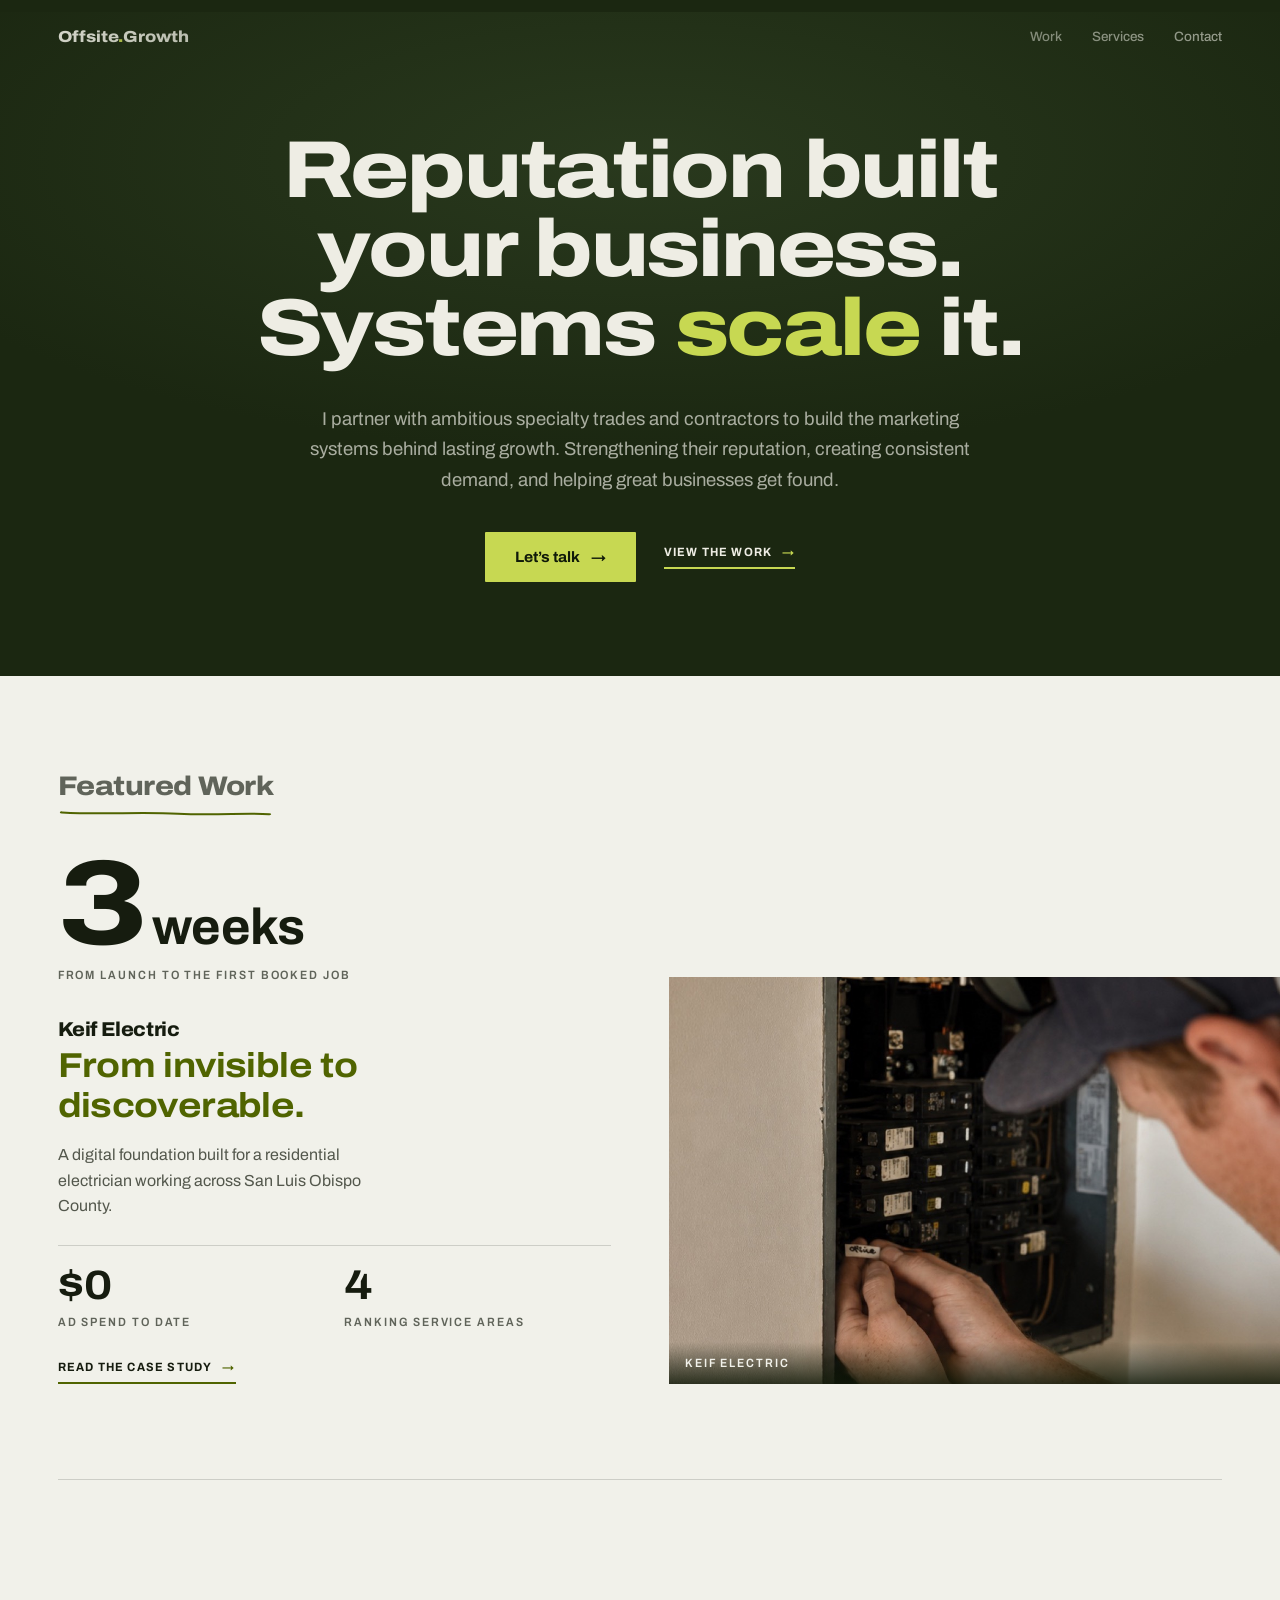
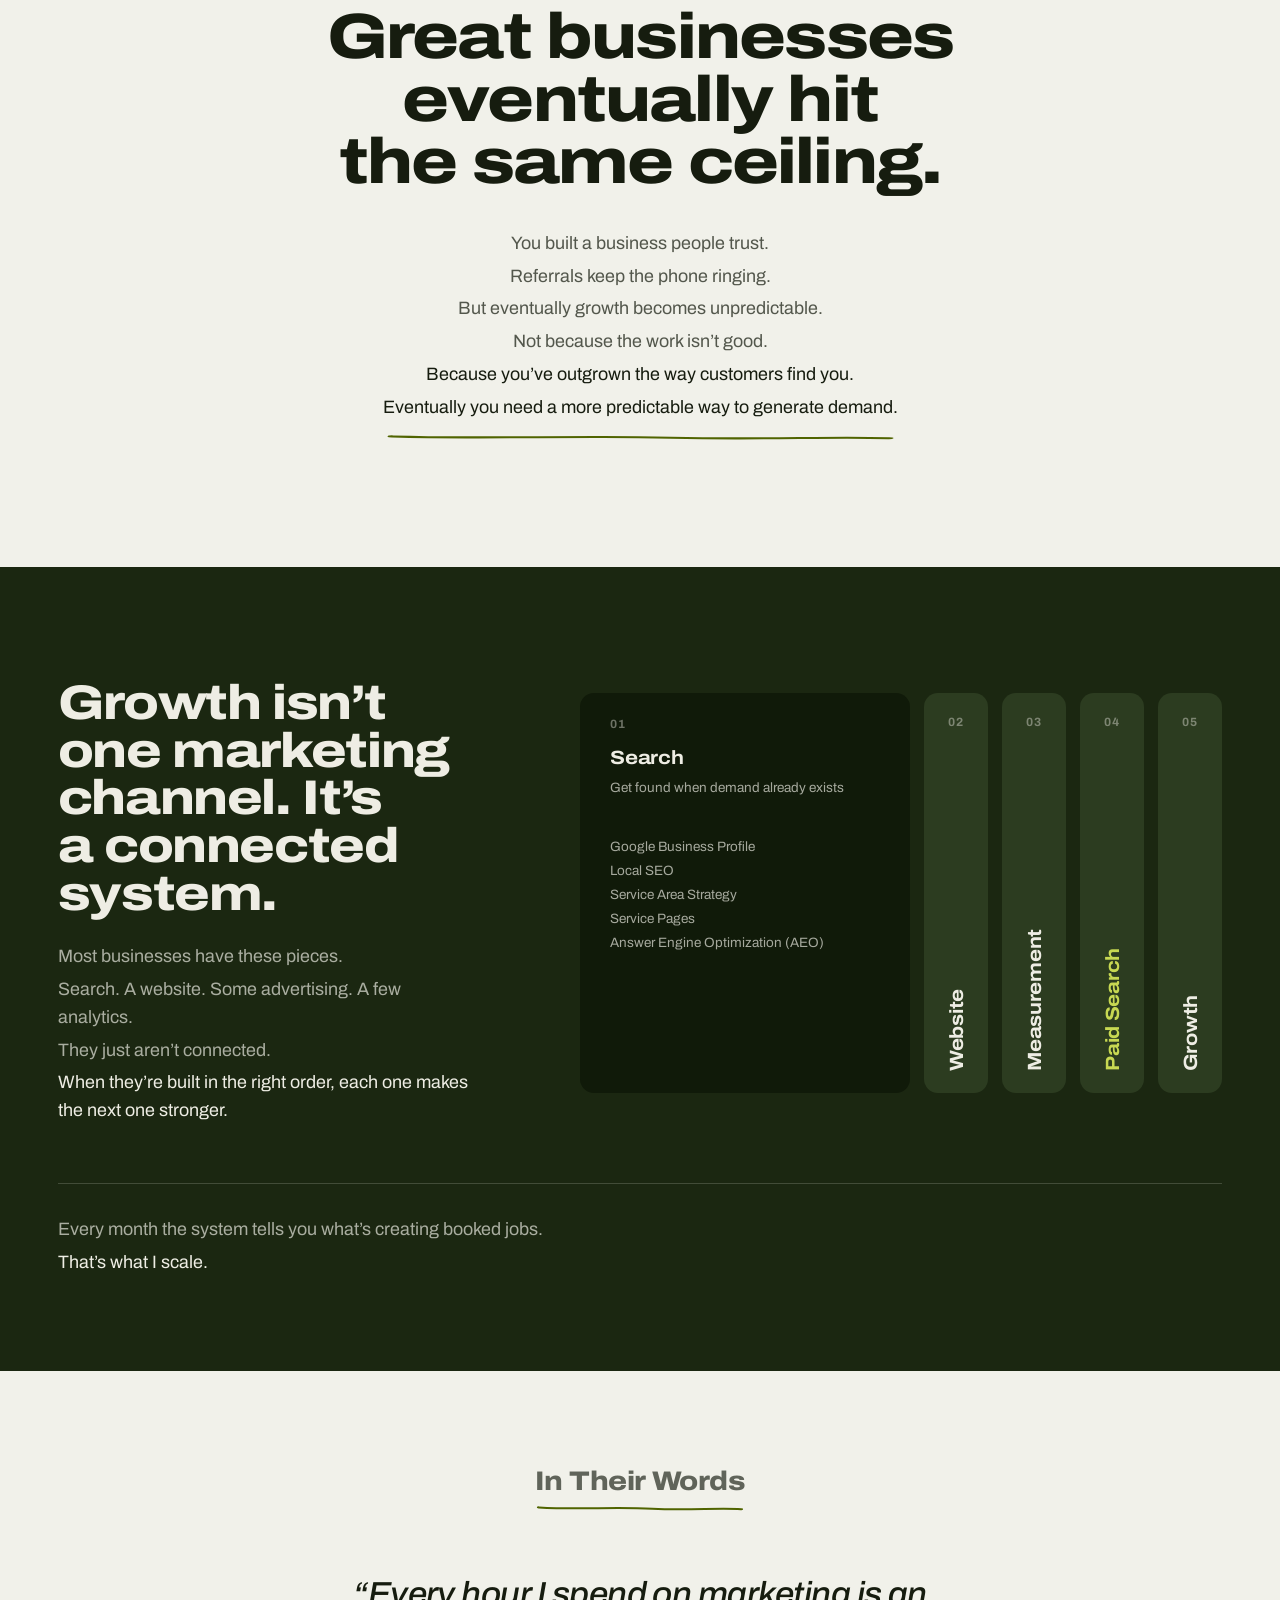
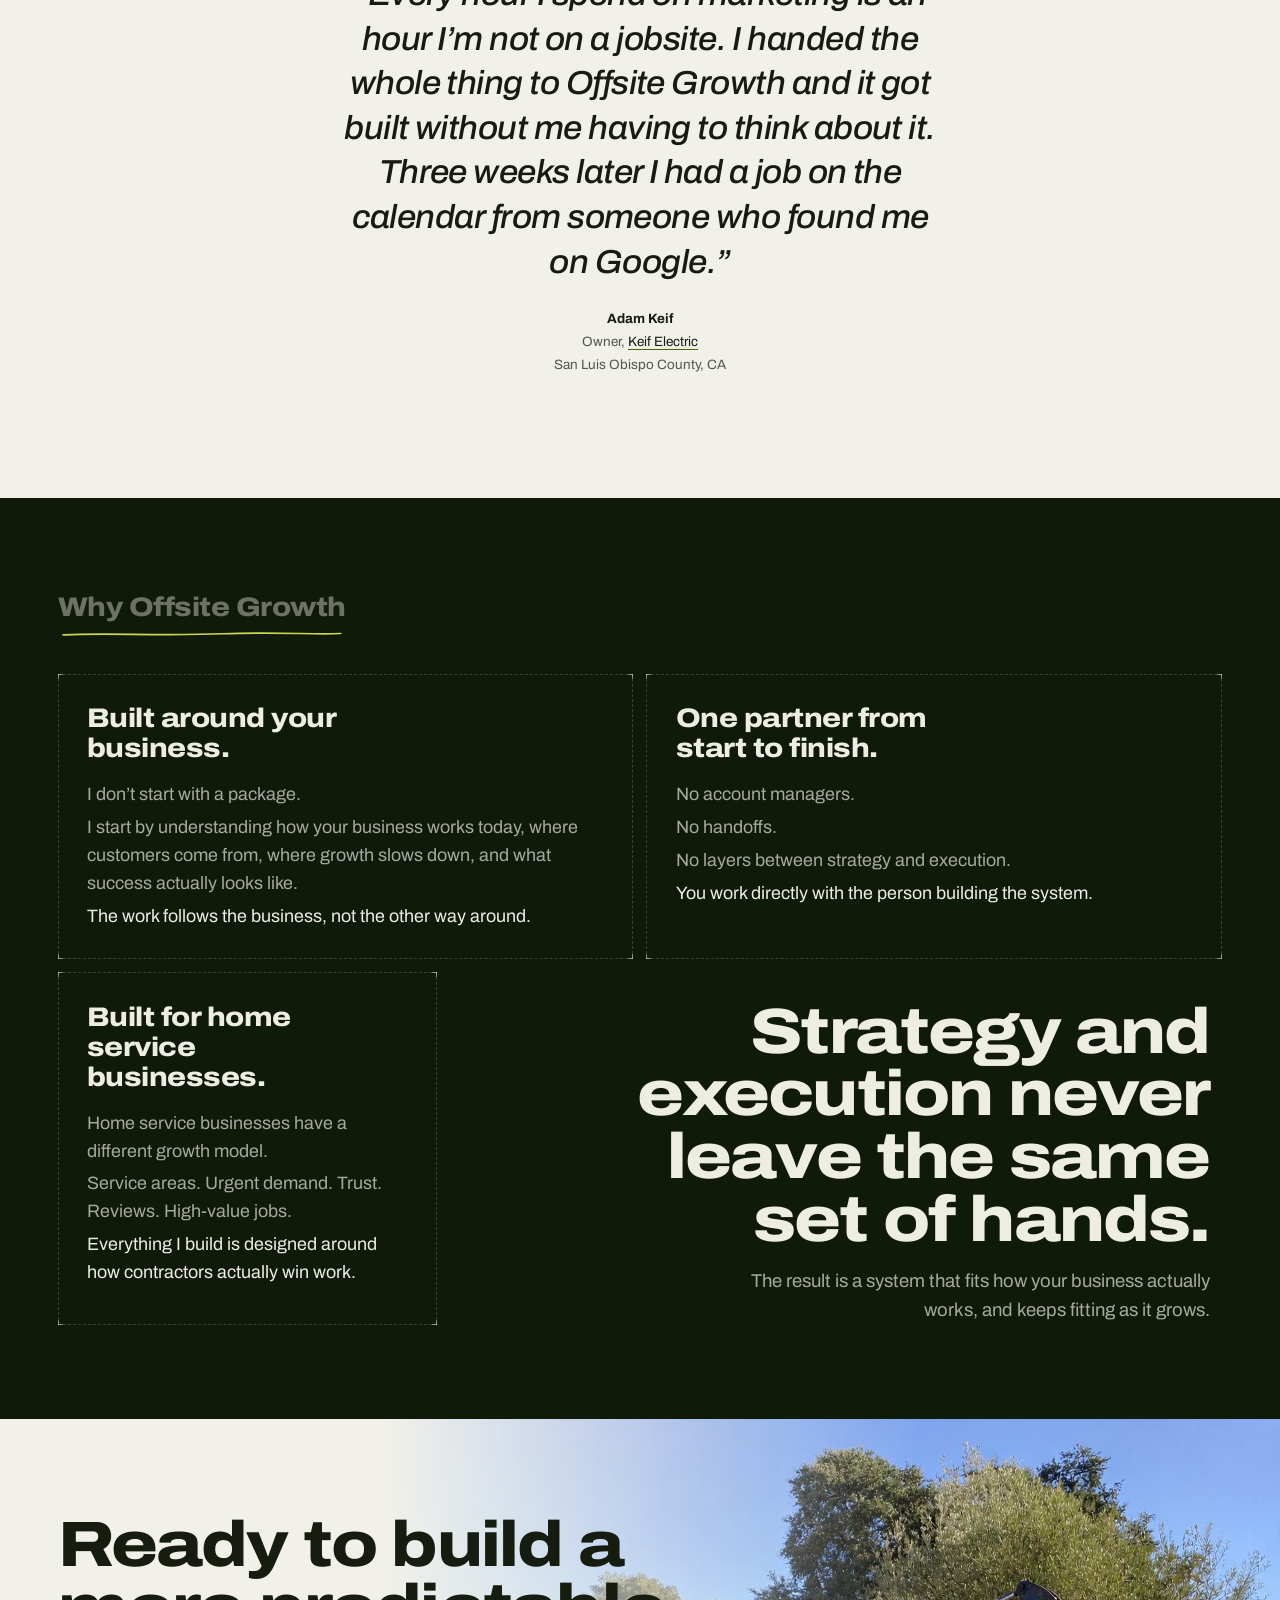
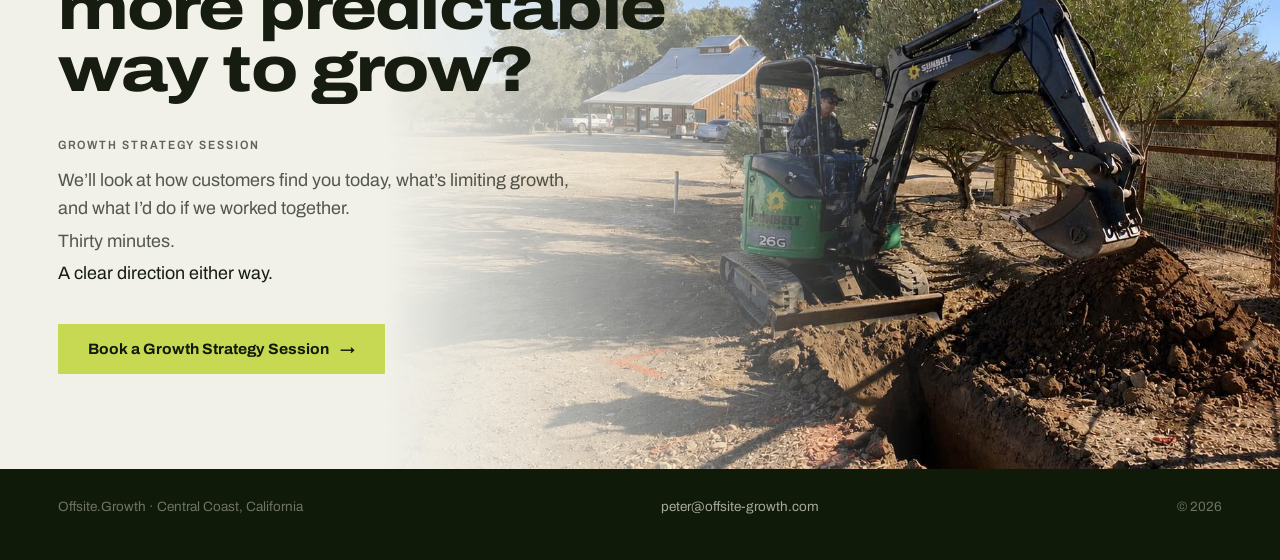
==== commit 1b8b1ff8: "Add Keif Electric case study page, extract shared CSS/JS Build /work/keif-electric so the Featured W" ====
--- a/index.html
+++ b/index.html
@@ -18,359 +18,7 @@
 <script type="application/ld+json">
 {"@context":"https://schema.org","@type":"ProfessionalService","name":"Offsite Growth","description":"Growth marketing for home service businesses.","areaServed":"Central Coast, California","email":"peter@offsite-growth.com","url":"https://offsite-growth.com/","knowsAbout":["Local SEO","Google Ads","Local Services Ads","Conversion Optimization","Lead Attribution"]}
 </script>
-<style>
-  :root{
-    /* COMMITTED olive: the color carries the surface, not the trim */
-    --olive:      oklch(0.255 0.042 133);
-    --olive-deep: oklch(0.202 0.034 133);
-    --olive-mid:  oklch(0.335 0.052 133);
-    --olive-line: oklch(0.955 0.009 105 / .18);
-    --olive-line-soft: oklch(0.955 0.009 105 / .09);
-    --olive-wash:      oklch(0.955 0.009 105 / .035);
-    --olive-wash-2:    oklch(0.955 0.009 105 / .04);
-    --olive-wash-3:    oklch(0.955 0.009 105 / .05);
-    --olive-veil:      var(--olive-veil);
-
-    --paper:      oklch(0.955 0.009 105);
-    --paper-2:    oklch(0.918 0.014 105);
-    --paper-3:    oklch(0.878 0.018 105);
-
-    --ink:        oklch(0.215 0.025 130);
-    --ink-soft:   oklch(0.215 0.025 130 / .72);
-    --ink-faint:  oklch(0.215 0.025 130 / .46);
-    --hair:       oklch(0.215 0.025 130 / .16);
-
-    /* on-olive type */
-    --on-olive:      oklch(0.945 0.012 105);
-    --on-olive-soft: oklch(0.945 0.012 105 / .68);
-    --on-olive-faint:oklch(0.945 0.012 105 / .42);
-
-    /* single signal accent: voltage-tester green */
-    --signal:     oklch(0.845 0.158 116);
-    --signal-ink: oklch(0.47 0.115 122);
-
-    --ff:'Archivo',system-ui,sans-serif;
-    --ease:cubic-bezier(.16,1,.3,1);
-    --pad:clamp(20px,4.5vw,64px);
-    --max:1420px;
-    /* negative offset from a .wrap content edge out to the viewport edge */
-    --bleed:calc(-1 * (var(--pad) + max(0px, (100vw - var(--max)) / 2)));
-
-    /* spacing scale: four steps. rhythm comes from the jumps between them */
-    --s-group:   clamp(28px,4vh,44px);    /* separation inside a section */
-    --s-block:   clamp(44px,6.5vh,80px);  /* separation between blocks */
-    --s-gutter:  clamp(28px,4.5vw,68px);  /* horizontal column gap */
-    --s-section: clamp(74px,10.5vh,136px);
-    --s-loose:   clamp(94px,14vh,184px);
-
-    /* modular scale, 1.34 ratio */
-    --t-hero: clamp(40px,6.3vw,90px);
-    --t-h2:   clamp(32px,5vw,66px);
-    --t-h3:   clamp(23px,2.7vw,36px);
-    --t-lead: clamp(17px,1.45vw,20px);
-    --t-micro:12px;
-    --t-fine: 13.5px;
-    --t-ui:   15px;
-    --t-base: 16px;
-
-    /* hand drawn eyebrow strokes: same hand, three passes, none of them level */
-    --stroke-a:url("data:image/svg+xml,%3Csvg xmlns='http://www.w3.org/2000/svg' viewBox='0 0 120 10' preserveAspectRatio='none'%3E%3Cpath d='M2.4,7.3 C 21,5.1 38,8.0 61,6.1 C 83,4.3 101,6.8 117.6,4.4' fill='none' stroke='%23000' stroke-width='2.1' stroke-linecap='round'/%3E%3C/svg%3E");
-    --stroke-b:url("data:image/svg+xml,%3Csvg xmlns='http://www.w3.org/2000/svg' viewBox='0 0 120 10' preserveAspectRatio='none'%3E%3Cpath d='M2.2,4.9 C 25,7.6 45,4.1 67,6.4 C 89,8.4 105,5.0 117.8,6.9' fill='none' stroke='%23000' stroke-width='2.3' stroke-linecap='round'/%3E%3C/svg%3E");
-    --mark:url("data:image/svg+xml,%3Csvg xmlns='http://www.w3.org/2000/svg' width='9' height='9' viewBox='0 0 9 9'%3E%3Cpath d='M4.5,0 V9 M0,4.5 H9' stroke='%23f4f1e8' stroke-opacity='.5' stroke-width='1'/%3E%3C/svg%3E");
-    --stroke-c:url("data:image/svg+xml,%3Csvg xmlns='http://www.w3.org/2000/svg' viewBox='0 0 120 10' preserveAspectRatio='none'%3E%3Cpath d='M2.6,6.5 C 19,4.2 43,7.8 69,5.3 C 91,3.1 107,6.4 117.4,5.0' fill='none' stroke='%23000' stroke-width='1.9' stroke-linecap='round'/%3E%3C/svg%3E");
-  }
-  *{margin:0;padding:0;box-sizing:border-box}
-  html,body{overflow-x:clip}
-  html{-webkit-font-smoothing:antialiased;text-rendering:optimizeLegibility;scroll-behavior:smooth}
-  body{background:var(--paper);color:var(--ink);font-family:var(--ff);font-size:var(--t-base);font-variation-settings:'wdth' 100;position:relative}
-  img{display:block;max-width:100%}
-  a{color:inherit}
-  button{font:inherit;color:inherit;background:none;border:none;cursor:pointer;text-align:left}
-  ::selection{background:var(--signal);color:var(--olive-deep)}
-  :focus-visible{outline:2px solid var(--signal-ink);outline-offset:3px}
-
-  /* skip link: offscreen until focused */
-  .skip-link{position:absolute;left:-9999px;top:0;z-index:100;background:var(--signal);color:var(--olive-deep);
-    padding:12px 18px;font-size:var(--t-ui);font-weight:700;text-decoration:none}
-  .skip-link:focus{left:12px;top:12px}
-
-  .wrap{max-width:var(--max);margin:0 auto;padding-left:var(--pad);padding-right:var(--pad);position:relative}
-  section{padding-top:var(--s-section);padding-bottom:var(--s-section)}
-  section.loose{padding-top:var(--s-loose);padding-bottom:var(--s-loose)}
-
-  /* the drench: olive owns roughly half the page surface */
-  .drench{background:var(--olive);color:var(--on-olive)}
-  .drench-deep{background:var(--olive-deep);color:var(--on-olive)}
-  .drench .body,.drench-deep .body{color:var(--on-olive-soft)}
-
-  /* Opacity only. The composition is static; nothing floats into place. */
-  .reveal{opacity:0;transition:opacity .45s var(--ease)}
-  .reveal.in{opacity:1}
-  @media (prefers-reduced-motion:reduce){.reveal{opacity:1;transform:none;transition:none}html{scroll-behavior:auto}
-    .btn > span:first-child::after{transition:none}.btn .arrow{transition:none}}
-
-  /* type: one superfamily, width + weight carry the hierarchy */
-  .display{font-weight:800;font-variation-settings:'wdth' 118;line-height:.98;letter-spacing:-.028em;text-wrap:balance}
-  .label{font-size:var(--t-micro);font-weight:600;font-variation-settings:'wdth' 88;letter-spacing:.16em;text-transform:uppercase}
-  .mono-n{font-variation-settings:'wdth' 118;font-weight:700;font-variant-numeric:tabular-nums}
-  .body{font-size:var(--t-lead);line-height:1.66;color:var(--ink-soft);max-width:46ch}
-  .stack p{font-size:clamp(16px,1.4vw,18.5px);line-height:1.55;max-width:52ch}
-  .stack p + p{margin-top:5px}
-  .drench .stack p,.drench-deep .stack p{color:var(--on-olive-soft)}
-  .drench .stack p.turn,.drench-deep .stack p.turn{color:var(--on-olive)}
-  .stack p{color:var(--ink-soft)} .stack p.turn{color:var(--ink)}
-
-  /* alignment modifiers: the page runs left-aligned, so a centered block is an
-     event. used deliberately, not for variety. */
-  /* promoted section titles. sized at the title role so they mark the section
-     without competing with the display type inside it. keeps the drawn stroke. */
-  .sec-title{font-size:clamp(21px,2.1vw,27px);font-weight:800;font-variation-settings:'wdth' 114;
-    line-height:1.12;letter-spacing:-.018em;max-width:none;margin-bottom:var(--s-group)}
-
-  .u-mid{text-align:center}
-  .u-mid h2{margin-left:auto;margin-right:auto}
-  .u-mid .stack p{margin-left:auto;margin-right:auto}
-
-  /* a drawn stroke under a single line of copy: same hand as the eyebrows.
-     width:max-content keeps the stroke to the text, capped by the copy measure.
-     colour follows the ground automatically. */
-  .u-drawn{display:block;width:max-content;max-width:100%}
-  .u-drawn::after{content:"";display:block;margin-top:10px;height:9px;background:var(--signal-ink);
-    -webkit-mask-image:var(--stroke-b);mask-image:var(--stroke-b);
-    -webkit-mask-repeat:no-repeat;mask-repeat:no-repeat;
-    -webkit-mask-size:100% 100%;mask-size:100% 100%}
-  .drench .u-drawn::after,.drench-deep .u-drawn::after{background:var(--signal)}
-
-  /* nav sits inside the drench */
-  .nav{display:flex;align-items:center;justify-content:space-between;padding:24px 0}
-  .wordmark{font-weight:800;font-variation-settings:'wdth' 112;font-size:var(--t-base);letter-spacing:-.01em}
-  .wordmark .dot{color:var(--signal)}
-  .nav-links{display:flex;gap:30px;font-size:var(--t-fine);font-weight:500}
-  .nav-links a{display:inline-flex;align-items:center;min-height:24px;color:var(--on-olive-soft);text-decoration:none;transition:color .25s}
-  .nav-links a:hover{color:var(--signal)}
-  .menu-toggle{display:none;font-size:var(--t-micro);font-weight:600;letter-spacing:.14em;text-transform:uppercase;color:var(--on-olive-soft);padding:6px 0}
-  .mobile-menu{display:none;flex-direction:column;padding-bottom:18px}
-  .mobile-menu a{font-weight:700;font-variation-settings:'wdth' 112;font-size:24px;text-decoration:none;padding:11px 0;border-bottom:1px solid var(--olive-line-soft);color:var(--on-olive)}
-  .mobile-menu.open{display:flex}
-  @media (max-width:680px){.nav-links{display:none}.menu-toggle{display:block}}
-
-  /* eyebrow underline: one hand drawn stroke, three cuts so no two sit level */
-  .tick{display:inline-block;color:var(--on-olive-faint);--stroke:var(--stroke-a)}
-  .tick--b{--stroke:var(--stroke-b)}
-  .tick--c{--stroke:var(--stroke-c)}
-  .tick::after{content:"";display:block;margin-top:7px;height:9px;background:var(--signal);
-    -webkit-mask-image:var(--stroke);mask-image:var(--stroke);
-    -webkit-mask-repeat:no-repeat;mask-repeat:no-repeat;
-    -webkit-mask-size:100% 100%;mask-size:100% 100%}
-  .tick-ink{color:var(--ink-faint)}
-  .tick-ink::after{background:var(--signal-ink)}
-
-  .btn{position:relative;display:inline-flex;align-items:center;gap:11px;background:var(--signal);color:var(--olive-deep);font-size:var(--t-ui);font-weight:700;font-variation-settings:'wdth' 104;text-decoration:none;padding:17px 30px;border-radius:1px}
-  .btn .arrow{transition:transform .3s var(--ease)}
-  /* the same hand that drew the eyebrows: the stroke draws itself under the label.
-     bound to the label span, not the button, so it tracks the text in the full-width sticky CTA too */
-  .btn > span:first-child{position:relative;display:inline-block}
-  .btn > span:first-child::after{content:"";position:absolute;left:0;right:0;bottom:-9px;height:8px;
-    background:var(--olive-deep);
-    -webkit-mask-image:var(--stroke-a);mask-image:var(--stroke-a);
-    -webkit-mask-repeat:no-repeat;mask-repeat:no-repeat;
-    -webkit-mask-size:100% 100%;mask-size:100% 100%;
-    clip-path:inset(0 100% 0 0);
-    transition:clip-path .42s var(--ease)}
-  .btn:hover > span:first-child::after,
-  .btn:focus-visible > span:first-child::after{clip-path:inset(0 0 0 0)}
-  .btn:hover .arrow{transform:translateX(4px)}
-  .lnk{display:inline-flex;align-items:baseline;gap:10px;font-size:var(--t-micro);font-weight:700;font-variation-settings:'wdth' 92;letter-spacing:.1em;text-transform:uppercase;text-decoration:none;padding-bottom:8px;border-bottom:2px solid var(--signal);transition:gap .3s var(--ease)}
-  .lnk .arrow{color:var(--signal);transition:transform .3s var(--ease)}
-  .lnk:hover{gap:16px} .lnk:hover .arrow{transform:translateX(4px)}
-  .lnk-ink{border-bottom-color:var(--signal-ink)} .lnk-ink .arrow{color:var(--signal-ink)}
-
-  /* HERO: drenched, oversized, photo as a tall inset plate */
-  .hero{position:relative;padding-top:var(--s-block);padding-bottom:var(--s-section)}
-  .hero::before{content:"";position:absolute;inset:-10% var(--bleed) 0 var(--bleed);z-index:0;pointer-events:none;
-    background:radial-gradient(88% 62% at 50% 22%,oklch(0.335 0.052 133 / .85) 0%,oklch(0.335 0.052 133 / 0) 72%)}
-  .hero > *{position:relative;z-index:1}
-  .hero-grid{display:grid;grid-template-columns:1fr;gap:var(--s-block);justify-items:center;text-align:center}
-  .hero-grid > div{display:flex;flex-direction:column;align-items:center;max-width:min(100%,1050px)}
-  .hero-grid .body{margin-left:auto;margin-right:auto}
-  
-  @media (max-width:940px){.hero-grid{grid-template-columns:1fr;gap:36px;align-items:start}}
-  /* hero CTA pair: filled primary + ruled secondary. the only filled button above the fold. */
-  .hero-cta{display:flex;align-items:center;justify-content:center;flex-wrap:wrap;
-    gap:clamp(16px,2.2vw,32px)}
-  @media (max-width:520px){.hero-cta{flex-direction:column;align-items:stretch;text-align:center}
-    .hero-cta .btn{justify-content:center}.hero-cta .lnk{justify-content:center}}
-  .hero h1{font-size:var(--t-hero);max-width:24ch;margin-bottom:var(--s-group)}
-  .hero h1 .sig{color:var(--signal)}
-  .hero .body{color:var(--on-olive-soft);margin-bottom:var(--s-group);max-width:62ch}
-
-
-  /* WORK: strict spec-sheet grid on paper */
-  .work-grid{display:grid;grid-template-columns:1fr 1fr;gap:var(--s-gutter);align-items:end}
-  @media (max-width:900px){.work-grid{grid-template-columns:1fr;align-items:start;gap:34px}}
-  .work-stat{font-size:clamp(64px,9.4vw,132px);line-height:.84;letter-spacing:-.035em;margin-bottom:14px}
-  .work-stat .u{font-size:.42em;letter-spacing:-.01em;font-variation-settings:'wdth' 100;font-weight:700}
-  .work-stat-label{margin-bottom:var(--s-group);color:var(--ink-faint)}
-  .work-client{font-size:clamp(16px,1.6vw,20px);font-weight:800;font-variation-settings:'wdth' 104;line-height:1.1;letter-spacing:-.02em;margin-bottom:6px}
-  .work-sub{font-size:var(--t-h3);font-weight:700;font-variation-settings:'wdth' 114;line-height:1.15;letter-spacing:-.018em;color:var(--signal-ink);margin-bottom:16px}
-  .work-line{font-size:var(--t-base);line-height:1.62;color:var(--ink-soft);max-width:36ch;margin-bottom:26px}
-  .work-meta{display:grid;grid-template-columns:1fr 1fr;gap:20px;margin-bottom:28px;padding-top:20px;border-top:1px solid var(--hair)}
-  .work-meta .n{font-size:clamp(34px,3.2vw,44px);font-weight:700;font-variation-settings:'wdth' 114;line-height:1}
-  .work-meta .l{margin-top:8px;color:var(--ink-faint)}
-  .work-img{position:relative;aspect-ratio:3/2;overflow:hidden;background:var(--paper-3);
-    margin-right:var(--bleed)}
-  .work-img img{width:100%;height:100%;object-fit:cover}
-  .work-cap{position:absolute;left:0;right:0;bottom:0;padding:14px 16px;color:var(--paper);background:linear-gradient(transparent,oklch(0.202 0.034 133 / .82))}
-
-  .problem h2{font-size:var(--t-h2);max-width:15ch;margin-bottom:var(--s-group)}
-
-  /* SYSTEM: panel-schedule ledger, drenched */
-  .sys-head{margin-bottom:var(--s-block)}
-  .sys-head h2{font-size:clamp(29px,3.8vw,52px);max-width:19ch;margin:18px 0 26px}
-  .flow{border-top:1px solid var(--olive-line)}
-  .stage{border-bottom:1px solid var(--olive-line-soft)}
-  .stage-btn{width:100%;display:grid;grid-template-columns:56px clamp(160px,17vw,230px) 1fr 28px;align-items:baseline;gap:16px;padding:24px 0;transition:background .3s}
-  .stage-btn:hover{background:var(--olive-wash-2)}
-  .stage .num{font-size:var(--t-micro);font-weight:700;letter-spacing:.1em;color:var(--on-olive-faint);font-variant-numeric:tabular-nums}
-  .stage .name{font-size:clamp(20px,2vw,27px);font-weight:700;font-variation-settings:'wdth' 114;letter-spacing:-.015em}
-  .stage .desc{font-size:var(--t-fine);color:var(--on-olive-soft)}
-  .stage .plus{color:var(--on-olive-faint);font-size:18px;justify-self:end;transition:transform .35s var(--ease),color .3s}
-  .stage.open .plus{transform:rotate(45deg);color:var(--signal)}
-  .stage.is-paid{background:var(--olive-wash)}
-  .stage.is-paid .name{color:var(--signal)}
-  .stage-panel{display:grid;grid-template-rows:0fr;transition:grid-template-rows .45s var(--ease)}
-  .stage.open .stage-panel{grid-template-rows:1fr}
-  .stage-panel > div{overflow:hidden}
-  .stage-panel ul{list-style:none;padding:0 0 26px 72px;display:flex;flex-wrap:wrap;gap:9px 26px}
-  .stage-panel li{font-size:var(--t-fine);color:var(--on-olive-soft)}
-  @media (max-width:760px){
-    .stage-btn{grid-template-columns:40px 1fr 26px;gap:12px}
-    .stage .desc{grid-column:2/4;grid-row:2;font-size:var(--t-fine);margin-top:6px}
-    /* .desc claims cols 2-4, so it wraps to row 2 and auto-placement dropped the
-       indicator into row 3 col 1. pin it to the top-right cell explicitly. */
-    .stage .plus{grid-column:3;grid-row:1;justify-self:end}
-    .stage-panel ul{padding-left:52px;flex-direction:column}
-  }
-  .loop{margin-top:var(--s-block);padding-top:32px;border-top:1px solid var(--olive-line)}
-
-  /* QUOTE */
-    /* quote: the client's voice. photo removed, centred, and set in the italic cut.
-     this is the only italic on the page and the only use of the italic axis that
-     is already being downloaded in the font request. Archivo's italic tops out at
-     weight 600, so the quote stays at 500 and is never synthesised. */
-  .quote-grid{display:block;text-align:center}
-  .quote-grid blockquote{font-style:italic;max-width:30ch;margin-left:auto;margin-right:auto}
-  .quote-grid .attr{margin-left:auto;margin-right:auto}
-  
-  blockquote{font-size:clamp(21px,2.6vw,34px);font-weight:500;font-variation-settings:'wdth' 104;line-height:1.34;letter-spacing:-.016em;max-width:26ch;text-wrap:balance;margin:24px 0}
-  .attr{font-size:var(--t-fine);color:var(--ink-soft);margin-bottom:26px;line-height:1.7}
-  /* the attribution carries the proof link: the client's site is the deliverable,
-     so it is verifiable in one click. inline in a sentence, so exempt from the
-     24px target minimum. */
-  .attr a{color:var(--ink);text-decoration:none;border-bottom:1px solid var(--signal-ink);
-    transition:color .25s,border-color .25s}
-  .attr a:hover{color:var(--signal-ink)}
-  .attr strong{font-weight:700;color:var(--ink)}
-
-  /* WHY: three ruled columns, strict grid */
-  /* drafting sheet: unequal spans, dashed rules, registration marks at every corner.
-     the section headline sits inside the grid and breaks it, bottom right. */
-  .why{display:grid;grid-template-columns:repeat(6,1fr);gap:13px}
-  .why-cell{position:relative;padding:clamp(22px,2.2vw,32px);
-    border:1px dashed var(--olive-line);
-    background-image:var(--mark),var(--mark),var(--mark),var(--mark);
-    background-repeat:no-repeat;
-    background-size:9px 9px;
-    background-position:-5px -5px,calc(100% + 5px) -5px,-5px calc(100% + 5px),calc(100% + 5px) calc(100% + 5px)}
-  .why-a{grid-column:1/4}
-  .why-b{grid-column:4/7}
-  .why-c{grid-column:1/3}
-  .why-lead{grid-column:3/7;align-self:end;text-align:right;padding:clamp(22px,2.2vw,32px) clamp(4px,1vw,14px) 0 0}
-  .why-lead h2{font-size:var(--t-h2);max-width:none;margin:0 0 16px}
-  .why-lead p{margin-left:auto;max-width:44ch;font-size:var(--t-lead);line-height:1.55;color:var(--on-olive-soft)}
-  @media (max-width:900px){
-    .why{grid-template-columns:1fr}
-    .why-a,.why-b,.why-c,.why-lead{grid-column:1/2}
-    .why-lead{text-align:left;padding:var(--s-group) 0 0 0}
-    .why-lead p{margin-left:0}
-  }
-  /* HOW GROWTH WORKS, wide viewports: the stages become columns.
-     collapsed columns carry the name vertically; the open column takes the remaining width.
-     grounds are the olive tonal steps, so photography can drop in later without a rewrite. */
-  /* split composition: argument on the left, the system itself on the right.
-     needs real width, so it only engages above 1100px. */
-  @media (min-width:1100px){
-    .sys-split{display:grid;grid-template-columns:minmax(0,.84fr) minmax(0,1.16fr);
-      gap:var(--s-gutter);align-items:center}
-    .sys-head{margin-bottom:0}
-    .sys-head h2{max-width:14ch}
-    .sys-head .stack p{max-width:42ch}
-  }
-
-  @media (min-width:901px){
-    .flow{display:flex;gap:14px;align-items:stretch;height:clamp(340px,46vh,400px);border-top:none}
-    .stage{display:flex;flex-direction:column;flex:0 0 64px;overflow:hidden;border-bottom:none;border-radius:14px;background:var(--olive-mid);
-      transition:flex-basis .55s var(--ease),background .45s var(--ease)}
-    .stage.open{flex:1 1 0%;background:var(--olive-deep)}
-    .stage.is-paid{background:var(--olive-mid)}
-    .stage-btn{display:flex;flex-direction:column;align-items:center;justify-content:space-between;
-      width:100%;height:100%;padding:22px 8px;position:relative;grid-template-columns:none;gap:0}
-    .stage-btn:hover{background:var(--olive-wash-3)}
-    .stage.open .stage-btn:hover{background:transparent}
-    .stage .num{display:block;width:auto;text-align:center}
-    .stage .plus,.stage .desc{display:none}
-    .stage .name{position:static;width:auto;margin:0;
-      writing-mode:vertical-rl;transform:rotate(180deg);font-size:clamp(18px,1.5vw,22px)}
-    .stage.open .stage-btn{display:flex;flex-direction:column;align-items:flex-start;justify-content:flex-start;
-      padding:24px 30px;height:auto;flex:0 0 auto}
-    .stage.open .num{text-align:left}
-    .stage.open .name{writing-mode:horizontal-tb;transform:none;margin:16px 0 0;display:block}
-    .stage.open .desc{display:block;margin-top:12px;max-width:36ch;color:var(--on-olive-soft)}
-    .stage-panel{min-height:0}.stage-panel > div{overflow-y:auto}
-    .stage-panel ul{padding:20px 30px 26px 30px;flex-direction:column;gap:9px}
-  }
-
-  .why h3{font-size:clamp(21px,2.1vw,27px);font-weight:800;font-variation-settings:'wdth' 114;line-height:1.12;letter-spacing:-.018em;max-width:15ch;margin-bottom:18px}
-
-  /* FINAL */
-  .final h2{font-size:var(--t-h2);max-width:13ch;margin-bottom:var(--s-group)}
-  /* final CTA: a real job photo bleeding in from the right.
-     the section escapes .wrap so the photo reaches the viewport edge; the copy
-     keeps its measure via .wrap on the inner wrapper.
-
-     the fade is a MASK on the image, not a cream overlay above it. an overlay has
-     to match the section ground exactly or a seam shows, and there is no hex to
-     match here: the browser keeps --paper as oklch in computed styles, and an
-     oklch(... / 0) stop rendered fully opaque in Chrome. masking removes the
-     colour-matching problem entirely, because what shows through IS the ground.
-
-     stops are expressed against the section: ground solid to 30%, image fully
-     present by 72%. the image box starts at section-30%, so within its own box
-     that ramp is 0% -> 60%. */
-  .final{position:relative;overflow:hidden;background:var(--paper)}
-  .final-bg{position:absolute;top:0;right:0;bottom:0;left:30%;z-index:0;
-    -webkit-mask-image:linear-gradient(to right,rgba(0,0,0,0) 0%,#000 60%);
-    mask-image:linear-gradient(to right,rgba(0,0,0,0) 0%,#000 60%);
-    -webkit-mask-repeat:no-repeat;mask-repeat:no-repeat;
-    -webkit-mask-size:100% 100%;mask-size:100% 100%}
-  .final-bg img{width:100%;height:100%;object-fit:cover;object-position:center right;display:block}
-  .final-inner{position:relative;z-index:2}
-  /* below 900px the landscape crops to an illegible slice behind the conversion
-     copy, so it is dropped entirely. */
-  @media (max-width:899px){.final-bg{display:none}}
-  .final .sess{color:var(--ink-faint);margin-bottom:15px}
-  .final .stack{margin-bottom:var(--s-group)}
-
-  footer{padding:30px 0 46px;font-size:var(--t-fine);color:var(--on-olive-faint);display:flex;justify-content:space-between;gap:16px;flex-wrap:wrap}
-  footer a{color:var(--on-olive-soft);text-decoration:none}
-  footer a:hover{color:var(--signal)}
-  @media (max-width:680px){footer{flex-direction:column;gap:10px}}
-
-  .sticky-cta{position:fixed;left:0;right:0;bottom:0;z-index:50;display:none;padding:12px 16px calc(12px + env(safe-area-inset-bottom));background:var(--olive-veil);backdrop-filter:blur(8px);transform:translateY(110%);transition:transform .4s var(--ease)}
-  .sticky-cta.show{transform:translateY(0)}
-  .sticky-cta .btn{width:100%;justify-content:center}
-  @media (max-width:900px){.sticky-cta{display:block}footer{padding-bottom:92px}}
-</style>
+<link rel="stylesheet" href="/site.css?v=8">
 </head>
 <body>
 
@@ -396,8 +44,8 @@
     <section class="hero">
       <div class="hero-grid">
         <div>
-          <h1 class="display reveal">Referrals built your business. Systems <span class="sig">scale</span> it.</h1>
-          <p class="body reveal">Great home service companies are built on reputation. I build the search, website, and measurement systems that turn it into predictable demand, then scale it with paid search.</p>
+          <h1 class="display reveal">Reputation built your business. Systems <span class="sig">scale</span> it.</h1>
+          <p class="body reveal">I partner with ambitious specialty trades and contractors to build the marketing systems behind lasting growth. Strengthening their reputation, creating consistent demand, and helping great businesses get found.</p>
           <div class="hero-cta reveal">
             <a href="mailto:peter@offsite-growth.com?subject=Growth%20Strategy%20Session" class="btn"><span>Let’s talk</span><span class="arrow">&rarr;</span></a>
             <a href="#work" class="lnk"><span>View the Work</span><span class="arrow">&rarr;</span></a>
@@ -580,30 +228,7 @@
 
 <div class="sticky-cta" id="stickyCta"><a href="mailto:peter@offsite-growth.com?subject=Growth%20Strategy%20Session" class="btn"><span>Book a Session</span><span class="arrow">&rarr;</span></a></div>
 
-<script>
-(function(){
-  var reduce=window.matchMedia('(prefers-reduced-motion: reduce)').matches;
-  var els=Array.prototype.slice.call(document.querySelectorAll('.reveal'));
-  if(!('IntersectionObserver' in window)||reduce){els.forEach(function(e){e.classList.add('in')});}
-  else{
-    var idx=function(e){return Array.prototype.slice.call(e.parentNode.children).filter(function(n){return n.classList.contains('reveal')}).indexOf(e)};
-    var show=function(e){if(e.classList.contains('in'))return;var i=idx(e);e.style.transitionDelay=(i>0?Math.min(i,5)*70:0)+'ms';e.classList.add('in')};
-    var io=new IntersectionObserver(function(en){en.forEach(function(x){if(x.isIntersecting){show(x.target);io.unobserve(x.target)}})},{threshold:.12,rootMargin:'0px 0px -40px 0px'});
-    els.forEach(function(e){io.observe(e)});
-    /* Fallback: the observer does not always deliver an initial callback for
-       elements already in the viewport, which left the whole first fold blank
-       until the visitor scrolled. Sweep what is on screen after first paint. */
-    var sweep=function(){els.forEach(function(e){if(e.classList.contains('in'))return;var r=e.getBoundingClientRect();if(r.top<window.innerHeight*.95&&r.bottom>0){show(e);io.unobserve(e)}})};
-    requestAnimationFrame(function(){requestAnimationFrame(sweep)});
-    window.addEventListener('load',sweep);
-  }
-  var stages=document.querySelectorAll('.stage');function setStage(stage,open){stage.classList.toggle('open',open);var b=stage.querySelector('.stage-btn');if(b)b.setAttribute('aria-expanded',open?'true':'false');}document.querySelectorAll('.stage-btn').forEach(function(btn){btn.addEventListener('click',function(){var stage=btn.parentNode;var wasOpen=stage.classList.contains('open');if(window.matchMedia('(min-width:901px)').matches){stages.forEach(function(s){setStage(s,s===stage);});}else{setStage(stage,!wasOpen);}});});document.querySelectorAll('.stage').forEach(function(st){st.addEventListener('focusin',function(){if(window.matchMedia('(min-width:901px)').matches){stages.forEach(function(s){setStage(s,s===st);});}});});if(window.matchMedia('(min-width:901px)').matches&&!document.querySelector('.stage.open')){setStage(stages[0],true);}
-  var toggle=document.querySelector('.menu-toggle'),menu=document.getElementById('mobileMenu');
-  if(toggle){toggle.addEventListener('click',function(){var open=menu.classList.toggle('open');toggle.setAttribute('aria-expanded',open?'true':'false');toggle.textContent=open?'Close':'Menu';});menu.querySelectorAll('a').forEach(function(a){a.addEventListener('click',function(){menu.classList.remove('open');toggle.textContent='Menu';toggle.setAttribute('aria-expanded','false')});});}
-  var sticky=document.getElementById('stickyCta'),hero=document.querySelector('.hero'),finalSec=document.querySelector('.final');
-  if('IntersectionObserver' in window){new IntersectionObserver(function(en){en.forEach(function(e){e.isIntersecting?sticky.classList.remove('show'):sticky.classList.add('show')})},{threshold:0}).observe(hero);new IntersectionObserver(function(en){en.forEach(function(e){if(e.isIntersecting)sticky.classList.remove('show')})},{threshold:.2}).observe(finalSec);}
-})();
-</script>
+<script src="/site.js?v=8" defer></script>
 
 </body>
 </html>
--- a/site.css
+++ b/site.css
@@ -0,0 +1,457 @@
+:root{
+    /* COMMITTED olive: the color carries the surface, not the trim */
+    --olive:      oklch(0.255 0.042 133);
+    --olive-deep: oklch(0.202 0.034 133);
+    --olive-mid:  oklch(0.335 0.052 133);
+    --olive-line: oklch(0.955 0.009 105 / .18);
+    --olive-line-soft: oklch(0.955 0.009 105 / .09);
+    --olive-wash:      oklch(0.955 0.009 105 / .035);
+    --olive-wash-2:    oklch(0.955 0.009 105 / .04);
+    --olive-wash-3:    oklch(0.955 0.009 105 / .05);
+    --olive-veil:      oklch(0.202 0.034 133 / .96);
+
+    --paper:      oklch(0.955 0.009 105);
+    --paper-2:    oklch(0.918 0.014 105);
+    --paper-3:    oklch(0.878 0.018 105);
+
+    --ink:        oklch(0.215 0.025 130);
+    --ink-soft:   oklch(0.215 0.025 130 / .72);
+    --ink-faint:  oklch(0.215 0.025 130 / .66);  /* .46 failed AA at 2.9:1 on paper.
+                                                .66 clears 4.5 on both paper (5.34) and
+                                                paper-3 (4.77); paper-3 is the binding case. */
+    --hair:       oklch(0.215 0.025 130 / .16);
+
+    /* on-olive type */
+    --on-olive:      oklch(0.945 0.012 105);
+    --on-olive-soft: oklch(0.945 0.012 105 / .68);
+    --on-olive-faint:oklch(0.945 0.012 105 / .42);
+
+    /* single signal accent: voltage-tester green */
+    --signal:     oklch(0.845 0.158 116);
+    --signal-ink: oklch(0.47 0.115 122);
+
+    --ff:'Archivo',system-ui,sans-serif;
+    --ease:cubic-bezier(.16,1,.3,1);
+    --pad:clamp(20px,4.5vw,64px);
+    --max:1420px;
+    /* negative offset from a .wrap content edge out to the viewport edge */
+    --bleed:calc(-1 * (var(--pad) + max(0px, (100vw - var(--max)) / 2)));
+
+    /* spacing scale: four steps. rhythm comes from the jumps between them */
+    --s-group:   clamp(28px,4vh,44px);    /* separation inside a section */
+    --s-block:   clamp(44px,6.5vh,80px);  /* separation between blocks */
+    --s-gutter:  clamp(28px,4.5vw,68px);  /* horizontal column gap */
+    --s-section: clamp(74px,10.5vh,136px);
+    --s-loose:   clamp(94px,14vh,184px);
+
+    /* modular scale, 1.34 ratio */
+    --t-hero: clamp(40px,6.3vw,90px);
+    --t-h2:   clamp(32px,5vw,66px);
+    --t-h3:   clamp(23px,2.7vw,36px);
+    --t-lead: clamp(17px,1.45vw,20px);
+    --t-micro:12px;
+    --t-fine: 13.5px;
+    --t-ui:   15px;
+    --t-base: 16px;
+
+    /* hand drawn eyebrow strokes: same hand, three passes, none of them level */
+    --stroke-a:url("data:image/svg+xml,%3Csvg xmlns='http://www.w3.org/2000/svg' viewBox='0 0 120 10' preserveAspectRatio='none'%3E%3Cpath d='M2.4,7.3 C 21,5.1 38,8.0 61,6.1 C 83,4.3 101,6.8 117.6,4.4' fill='none' stroke='%23000' stroke-width='2.1' stroke-linecap='round'/%3E%3C/svg%3E");
+    --stroke-b:url("data:image/svg+xml,%3Csvg xmlns='http://www.w3.org/2000/svg' viewBox='0 0 120 10' preserveAspectRatio='none'%3E%3Cpath d='M2.2,4.9 C 25,7.6 45,4.1 67,6.4 C 89,8.4 105,5.0 117.8,6.9' fill='none' stroke='%23000' stroke-width='2.3' stroke-linecap='round'/%3E%3C/svg%3E");
+    --mark:url("data:image/svg+xml,%3Csvg xmlns='http://www.w3.org/2000/svg' width='9' height='9' viewBox='0 0 9 9'%3E%3Cpath d='M4.5,0 V9 M0,4.5 H9' stroke='%23f4f1e8' stroke-opacity='.5' stroke-width='1'/%3E%3C/svg%3E");
+    --stroke-c:url("data:image/svg+xml,%3Csvg xmlns='http://www.w3.org/2000/svg' viewBox='0 0 120 10' preserveAspectRatio='none'%3E%3Cpath d='M2.6,6.5 C 19,4.2 43,7.8 69,5.3 C 91,3.1 107,6.4 117.4,5.0' fill='none' stroke='%23000' stroke-width='1.9' stroke-linecap='round'/%3E%3C/svg%3E");
+  }
+  *{margin:0;padding:0;box-sizing:border-box}
+  html,body{overflow-x:clip}
+  html{-webkit-font-smoothing:antialiased;text-rendering:optimizeLegibility;scroll-behavior:smooth}
+  body{background:var(--paper);color:var(--ink);font-family:var(--ff);font-size:var(--t-base);font-variation-settings:'wdth' 100;position:relative}
+  img{display:block;max-width:100%}
+  a{color:inherit}
+  button{font:inherit;color:inherit;background:none;border:none;cursor:pointer;text-align:left}
+  ::selection{background:var(--signal);color:var(--olive-deep)}
+  :focus-visible{outline:2px solid var(--signal-ink);outline-offset:3px}
+
+  /* skip link: offscreen until focused */
+  .skip-link{position:absolute;left:-9999px;top:0;z-index:100;background:var(--signal);color:var(--olive-deep);
+    padding:12px 18px;font-size:var(--t-ui);font-weight:700;text-decoration:none}
+  .skip-link:focus{left:12px;top:12px}
+
+  .wrap{max-width:var(--max);margin:0 auto;padding-left:var(--pad);padding-right:var(--pad);position:relative}
+  section{padding-top:var(--s-section);padding-bottom:var(--s-section)}
+  section.loose{padding-top:var(--s-loose);padding-bottom:var(--s-loose)}
+
+  /* the drench: olive owns roughly half the page surface */
+  .drench{background:var(--olive);color:var(--on-olive)}
+  .drench-deep{background:var(--olive-deep);color:var(--on-olive)}
+  .drench .body,.drench-deep .body{color:var(--on-olive-soft)}
+
+  /* Opacity only. The composition is static; nothing floats into place. */
+  .reveal{opacity:0;transition:opacity .45s var(--ease)}
+  .reveal.in{opacity:1}
+  @media (prefers-reduced-motion:reduce){.reveal{opacity:1;transform:none;transition:none}html{scroll-behavior:auto}
+    .btn > span:first-child::after{transition:none}.btn .arrow{transition:none}}
+
+  /* type: one superfamily, width + weight carry the hierarchy */
+  .display{font-weight:800;font-variation-settings:'wdth' 118;line-height:.98;letter-spacing:-.028em;text-wrap:balance}
+  .label{font-size:var(--t-micro);font-weight:600;font-variation-settings:'wdth' 88;letter-spacing:.16em;text-transform:uppercase}
+  .mono-n{font-variation-settings:'wdth' 118;font-weight:700;font-variant-numeric:tabular-nums}
+  .body{font-size:var(--t-lead);line-height:1.66;color:var(--ink-soft);max-width:46ch}
+  .stack p{font-size:clamp(16px,1.4vw,18.5px);line-height:1.55;max-width:52ch}
+  .stack p + p{margin-top:5px}
+  .drench .stack p,.drench-deep .stack p{color:var(--on-olive-soft)}
+  .drench .stack p.turn,.drench-deep .stack p.turn{color:var(--on-olive)}
+  .stack p{color:var(--ink-soft)} .stack p.turn{color:var(--ink)}
+
+  /* alignment modifiers: the page runs left-aligned, so a centered block is an
+     event. used deliberately, not for variety. */
+  /* promoted section titles. sized at the title role so they mark the section
+     without competing with the display type inside it. keeps the drawn stroke. */
+  .sec-title{font-size:clamp(21px,2.1vw,27px);font-weight:800;font-variation-settings:'wdth' 114;
+    line-height:1.12;letter-spacing:-.018em;max-width:none;margin-bottom:var(--s-group)}
+
+  .u-mid{text-align:center}
+  .u-mid h2{margin-left:auto;margin-right:auto}
+  .u-mid .stack p{margin-left:auto;margin-right:auto}
+
+  /* a drawn stroke under a single line of copy: same hand as the eyebrows.
+     width:max-content keeps the stroke to the text, capped by the copy measure.
+     colour follows the ground automatically. */
+  .u-drawn{display:block;width:max-content;max-width:100%}
+  .u-drawn::after{content:"";display:block;margin-top:10px;height:9px;background:var(--signal-ink);
+    -webkit-mask-image:var(--stroke-b);mask-image:var(--stroke-b);
+    -webkit-mask-repeat:no-repeat;mask-repeat:no-repeat;
+    -webkit-mask-size:100% 100%;mask-size:100% 100%}
+  .drench .u-drawn::after,.drench-deep .u-drawn::after{background:var(--signal)}
+
+  /* nav sits inside the drench */
+  .nav{display:flex;align-items:center;justify-content:space-between;padding:24px 0}
+  .wordmark{font-weight:800;font-variation-settings:'wdth' 112;font-size:var(--t-base);letter-spacing:-.01em}
+  .wordmark .dot{color:var(--signal)}
+  .nav-links{display:flex;gap:30px;font-size:var(--t-fine);font-weight:500}
+  .nav-links a{display:inline-flex;align-items:center;min-height:24px;color:var(--on-olive-soft);text-decoration:none;transition:color .25s}
+  .nav-links a:hover{color:var(--signal)}
+  .menu-toggle{display:none;font-size:var(--t-micro);font-weight:600;letter-spacing:.14em;text-transform:uppercase;color:var(--on-olive-soft);padding:6px 0}
+  .mobile-menu{display:none;flex-direction:column;padding-bottom:18px}
+  .mobile-menu a{font-weight:700;font-variation-settings:'wdth' 112;font-size:24px;text-decoration:none;padding:11px 0;border-bottom:1px solid var(--olive-line-soft);color:var(--on-olive)}
+  .mobile-menu.open{display:flex}
+  @media (max-width:680px){.nav-links{display:none}.menu-toggle{display:block}}
+
+  /* eyebrow underline: one hand drawn stroke, three cuts so no two sit level */
+  .tick{display:inline-block;color:var(--on-olive-faint);--stroke:var(--stroke-a)}
+  .tick--b{--stroke:var(--stroke-b)}
+  .tick--c{--stroke:var(--stroke-c)}
+  .tick::after{content:"";display:block;margin-top:7px;height:9px;background:var(--signal);
+    -webkit-mask-image:var(--stroke);mask-image:var(--stroke);
+    -webkit-mask-repeat:no-repeat;mask-repeat:no-repeat;
+    -webkit-mask-size:100% 100%;mask-size:100% 100%}
+  .tick-ink{color:var(--ink-faint)}
+  .tick-ink::after{background:var(--signal-ink)}
+
+  .btn{position:relative;display:inline-flex;align-items:center;gap:11px;background:var(--signal);color:var(--olive-deep);font-size:var(--t-ui);font-weight:700;font-variation-settings:'wdth' 104;text-decoration:none;padding:17px 30px;border-radius:1px}
+  .btn .arrow{transition:transform .3s var(--ease)}
+  /* the same hand that drew the eyebrows: the stroke draws itself under the label.
+     bound to the label span, not the button, so it tracks the text in the full-width sticky CTA too */
+  .btn > span:first-child{position:relative;display:inline-block}
+  .btn > span:first-child::after{content:"";position:absolute;left:0;right:0;bottom:-9px;height:8px;
+    background:var(--olive-deep);
+    -webkit-mask-image:var(--stroke-a);mask-image:var(--stroke-a);
+    -webkit-mask-repeat:no-repeat;mask-repeat:no-repeat;
+    -webkit-mask-size:100% 100%;mask-size:100% 100%;
+    clip-path:inset(0 100% 0 0);
+    transition:clip-path .42s var(--ease)}
+  .btn:hover > span:first-child::after,
+  .btn:focus-visible > span:first-child::after{clip-path:inset(0 0 0 0)}
+  .btn:hover .arrow{transform:translateX(4px)}
+  .lnk{display:inline-flex;align-items:baseline;gap:10px;font-size:var(--t-micro);font-weight:700;font-variation-settings:'wdth' 92;letter-spacing:.1em;text-transform:uppercase;text-decoration:none;padding-bottom:8px;border-bottom:2px solid var(--signal);transition:gap .3s var(--ease)}
+  .lnk .arrow{color:var(--signal);transition:transform .3s var(--ease)}
+  .lnk:hover{gap:16px} .lnk:hover .arrow{transform:translateX(4px)}
+  .lnk-ink{border-bottom-color:var(--signal-ink)} .lnk-ink .arrow{color:var(--signal-ink)}
+
+  /* HERO: drenched, oversized, photo as a tall inset plate */
+  .hero{position:relative;padding-top:var(--s-block);padding-bottom:var(--s-section)}
+  .hero::before{content:"";position:absolute;inset:-10% var(--bleed) 0 var(--bleed);z-index:0;pointer-events:none;
+    background:radial-gradient(88% 62% at 50% 22%,oklch(0.335 0.052 133 / .85) 0%,oklch(0.335 0.052 133 / 0) 72%)}
+  .hero > *{position:relative;z-index:1}
+  .hero-grid{display:grid;grid-template-columns:1fr;gap:var(--s-block);justify-items:center;text-align:center}
+  .hero-grid > div{display:flex;flex-direction:column;align-items:center;max-width:min(100%,1050px)}
+  .hero-grid .body{margin-left:auto;margin-right:auto}
+  
+  @media (max-width:940px){.hero-grid{grid-template-columns:1fr;gap:36px;align-items:start}}
+  /* hero CTA pair: filled primary + ruled secondary. the only filled button above the fold. */
+  .hero-cta{display:flex;align-items:center;justify-content:center;flex-wrap:wrap;
+    gap:clamp(16px,2.2vw,32px)}
+  @media (max-width:520px){.hero-cta{flex-direction:column;align-items:stretch;text-align:center}
+    .hero-cta .btn{justify-content:center}.hero-cta .lnk{justify-content:center}}
+  .hero h1{font-size:var(--t-hero);max-width:24ch;margin-bottom:var(--s-group)}
+  .hero h1 .sig{color:var(--signal)}
+  .hero .body{color:var(--on-olive-soft);margin-bottom:var(--s-group);max-width:62ch}
+
+
+  /* WORK: strict spec-sheet grid on paper */
+  .work-grid{display:grid;grid-template-columns:1fr 1fr;gap:var(--s-gutter);align-items:end}
+  @media (max-width:900px){.work-grid{grid-template-columns:1fr;align-items:start;gap:34px}}
+  .work-stat{font-size:clamp(64px,9.4vw,132px);line-height:.84;letter-spacing:-.035em;margin-bottom:14px}
+  .work-stat .u{font-size:.42em;letter-spacing:-.01em;font-variation-settings:'wdth' 100;font-weight:700}
+  .work-stat-label{margin-bottom:var(--s-group);color:var(--ink-faint)}
+  .work-client{font-size:clamp(16px,1.6vw,20px);font-weight:800;font-variation-settings:'wdth' 104;line-height:1.1;letter-spacing:-.02em;margin-bottom:6px}
+  .work-sub{font-size:var(--t-h3);font-weight:700;font-variation-settings:'wdth' 114;line-height:1.15;letter-spacing:-.018em;color:var(--signal-ink);margin-bottom:16px}
+  .work-line{font-size:var(--t-base);line-height:1.62;color:var(--ink-soft);max-width:36ch;margin-bottom:26px}
+  .work-meta{display:grid;grid-template-columns:1fr 1fr;gap:20px;margin-bottom:28px;padding-top:20px;border-top:1px solid var(--hair)}
+  .work-meta .n{font-size:clamp(34px,3.2vw,44px);font-weight:700;font-variation-settings:'wdth' 114;line-height:1}
+  .work-meta .l{margin-top:8px;color:var(--ink-faint)}
+  .work-img{position:relative;aspect-ratio:3/2;overflow:hidden;background:var(--paper-3);
+    margin-right:var(--bleed)}
+  .work-img img{width:100%;height:100%;object-fit:cover}
+  .work-cap{position:absolute;left:0;right:0;bottom:0;padding:14px 16px;color:var(--paper);background:linear-gradient(transparent,oklch(0.202 0.034 133 / .82))}
+
+  .problem h2{font-size:var(--t-h2);max-width:15ch;margin-bottom:var(--s-group)}
+
+  /* SYSTEM: panel-schedule ledger, drenched */
+  .sys-head{margin-bottom:var(--s-block)}
+  .sys-head h2{font-size:clamp(29px,3.8vw,52px);max-width:19ch;margin:18px 0 26px}
+  .flow{border-top:1px solid var(--olive-line)}
+  .stage{border-bottom:1px solid var(--olive-line-soft)}
+  .stage-btn{width:100%;display:grid;grid-template-columns:56px clamp(160px,17vw,230px) 1fr 28px;align-items:baseline;gap:16px;padding:24px 0;transition:background .3s}
+  .stage-btn:hover{background:var(--olive-wash-2)}
+  .stage .num{font-size:var(--t-micro);font-weight:700;letter-spacing:.1em;color:var(--on-olive-faint);font-variant-numeric:tabular-nums}
+  .stage .name{font-size:clamp(20px,2vw,27px);font-weight:700;font-variation-settings:'wdth' 114;letter-spacing:-.015em}
+  .stage .desc{font-size:var(--t-fine);color:var(--on-olive-soft)}
+  .stage .plus{color:var(--on-olive-faint);font-size:18px;justify-self:end;transition:transform .35s var(--ease),color .3s}
+  .stage.open .plus{transform:rotate(45deg);color:var(--signal)}
+  .stage.is-paid{background:var(--olive-wash)}
+  .stage.is-paid .name{color:var(--signal)}
+  .stage-panel{display:grid;grid-template-rows:0fr;transition:grid-template-rows .45s var(--ease)}
+  .stage.open .stage-panel{grid-template-rows:1fr}
+  .stage-panel > div{overflow:hidden}
+  .stage-panel ul{list-style:none;padding:0 0 26px 72px;display:flex;flex-wrap:wrap;gap:9px 26px}
+  .stage-panel li{font-size:var(--t-fine);color:var(--on-olive-soft)}
+  @media (max-width:760px){
+    .stage-btn{grid-template-columns:40px 1fr 26px;gap:12px}
+    .stage .desc{grid-column:2/4;grid-row:2;font-size:var(--t-fine);margin-top:6px}
+    /* .desc claims cols 2-4, so it wraps to row 2 and auto-placement dropped the
+       indicator into row 3 col 1. pin it to the top-right cell explicitly. */
+    .stage .plus{grid-column:3;grid-row:1;justify-self:end}
+    .stage-panel ul{padding-left:52px;flex-direction:column}
+  }
+  .loop{margin-top:var(--s-block);padding-top:32px;border-top:1px solid var(--olive-line)}
+
+  /* QUOTE */
+    /* quote: the client's voice. photo removed, centred, and set in the italic cut.
+     this is the only italic on the page and the only use of the italic axis that
+     is already being downloaded in the font request. Archivo's italic tops out at
+     weight 600, so the quote stays at 500 and is never synthesised. */
+  .quote-grid{display:block;text-align:center}
+  .quote-grid blockquote{font-style:italic;max-width:30ch;margin-left:auto;margin-right:auto}
+  .quote-grid .attr{margin-left:auto;margin-right:auto}
+  
+  blockquote{font-size:clamp(21px,2.6vw,34px);font-weight:500;font-variation-settings:'wdth' 104;line-height:1.34;letter-spacing:-.016em;max-width:26ch;text-wrap:balance;margin:24px 0}
+  .attr{font-size:var(--t-fine);color:var(--ink-soft);margin-bottom:26px;line-height:1.7}
+  /* the attribution carries the proof link: the client's site is the deliverable,
+     so it is verifiable in one click. inline in a sentence, so exempt from the
+     24px target minimum. */
+  .attr a{color:var(--ink);text-decoration:none;border-bottom:1px solid var(--signal-ink);
+    transition:color .25s,border-color .25s}
+  .attr a:hover{color:var(--signal-ink)}
+  .attr strong{font-weight:700;color:var(--ink)}
+
+  /* WHY: three ruled columns, strict grid */
+  /* drafting sheet: unequal spans, dashed rules, registration marks at every corner.
+     the section headline sits inside the grid and breaks it, bottom right. */
+  .why{display:grid;grid-template-columns:repeat(6,1fr);gap:13px}
+  .why-cell{position:relative;padding:clamp(22px,2.2vw,32px);
+    border:1px dashed var(--olive-line);
+    background-image:var(--mark),var(--mark),var(--mark),var(--mark);
+    background-repeat:no-repeat;
+    background-size:9px 9px;
+    background-position:-5px -5px,calc(100% + 5px) -5px,-5px calc(100% + 5px),calc(100% + 5px) calc(100% + 5px)}
+  .why-a{grid-column:1/4}
+  .why-b{grid-column:4/7}
+  .why-c{grid-column:1/3}
+  .why-lead{grid-column:3/7;align-self:end;text-align:right;padding:clamp(22px,2.2vw,32px) clamp(4px,1vw,14px) 0 0}
+  .why-lead h2{font-size:var(--t-h2);max-width:none;margin:0 0 16px}
+  .why-lead p{margin-left:auto;max-width:44ch;font-size:var(--t-lead);line-height:1.55;color:var(--on-olive-soft)}
+  @media (max-width:900px){
+    .why{grid-template-columns:1fr}
+    .why-a,.why-b,.why-c,.why-lead{grid-column:1/2}
+    .why-lead{text-align:left;padding:var(--s-group) 0 0 0}
+    .why-lead p{margin-left:0}
+  }
+  /* HOW GROWTH WORKS, wide viewports: the stages become columns.
+     collapsed columns carry the name vertically; the open column takes the remaining width.
+     grounds are the olive tonal steps, so photography can drop in later without a rewrite. */
+  /* split composition: argument on the left, the system itself on the right.
+     needs real width, so it only engages above 1100px. */
+  @media (min-width:1100px){
+    .sys-split{display:grid;grid-template-columns:minmax(0,.84fr) minmax(0,1.16fr);
+      gap:var(--s-gutter);align-items:center}
+    .sys-head{margin-bottom:0}
+    .sys-head h2{max-width:14ch}
+    .sys-head .stack p{max-width:42ch}
+  }
+
+  @media (min-width:901px){
+    .flow{display:flex;gap:14px;align-items:stretch;height:clamp(340px,46vh,400px);border-top:none}
+    .stage{display:flex;flex-direction:column;flex:0 0 64px;overflow:hidden;border-bottom:none;border-radius:14px;background:var(--olive-mid);
+      transition:flex-basis .55s var(--ease),background .45s var(--ease)}
+    .stage.open{flex:1 1 0%;background:var(--olive-deep)}
+    .stage.is-paid{background:var(--olive-mid)}
+    .stage-btn{display:flex;flex-direction:column;align-items:center;justify-content:space-between;
+      width:100%;height:100%;padding:22px 8px;position:relative;grid-template-columns:none;gap:0}
+    .stage-btn:hover{background:var(--olive-wash-3)}
+    .stage.open .stage-btn:hover{background:transparent}
+    .stage .num{display:block;width:auto;text-align:center}
+    .stage .plus,.stage .desc{display:none}
+    .stage .name{position:static;width:auto;margin:0;
+      writing-mode:vertical-rl;transform:rotate(180deg);font-size:clamp(18px,1.5vw,22px)}
+    .stage.open .stage-btn{display:flex;flex-direction:column;align-items:flex-start;justify-content:flex-start;
+      padding:24px 30px;height:auto;flex:0 0 auto}
+    .stage.open .num{text-align:left}
+    .stage.open .name{writing-mode:horizontal-tb;transform:none;margin:16px 0 0;display:block}
+    .stage.open .desc{display:block;margin-top:12px;max-width:36ch;color:var(--on-olive-soft)}
+    .stage-panel{min-height:0}.stage-panel > div{overflow-y:auto}
+    .stage-panel ul{padding:20px 30px 26px 30px;flex-direction:column;gap:9px}
+  }
+
+  .why h3{font-size:clamp(21px,2.1vw,27px);font-weight:800;font-variation-settings:'wdth' 114;line-height:1.12;letter-spacing:-.018em;max-width:15ch;margin-bottom:18px}
+
+  /* FINAL */
+  .final h2{font-size:var(--t-h2);max-width:13ch;margin-bottom:var(--s-group)}
+  /* final CTA: a real job photo bleeding in from the right.
+     the section escapes .wrap so the photo reaches the viewport edge; the copy
+     keeps its measure via .wrap on the inner wrapper.
+
+     the fade is a MASK on the image, not a cream overlay above it. an overlay has
+     to match the section ground exactly or a seam shows, and there is no hex to
+     match here: the browser keeps --paper as oklch in computed styles, and an
+     oklch(... / 0) stop rendered fully opaque in Chrome. masking removes the
+     colour-matching problem entirely, because what shows through IS the ground.
+
+     stops are expressed against the section: ground solid to 30%, image fully
+     present by 72%. the image box starts at section-30%, so within its own box
+     that ramp is 0% -> 60%. */
+  .final{position:relative;overflow:hidden;background:var(--paper)}
+  .final-bg{position:absolute;top:0;right:0;bottom:0;left:30%;z-index:0;
+    -webkit-mask-image:linear-gradient(to right,rgba(0,0,0,0) 0%,#000 60%);
+    mask-image:linear-gradient(to right,rgba(0,0,0,0) 0%,#000 60%);
+    -webkit-mask-repeat:no-repeat;mask-repeat:no-repeat;
+    -webkit-mask-size:100% 100%;mask-size:100% 100%}
+  .final-bg img{width:100%;height:100%;object-fit:cover;object-position:center right;display:block}
+  .final-inner{position:relative;z-index:2}
+  /* below 900px the landscape crops to an illegible slice behind the conversion
+     copy, so it is dropped entirely. */
+  @media (max-width:899px){.final-bg{display:none}}
+  .final .sess{color:var(--ink-faint);margin-bottom:15px}
+  .final .stack{margin-bottom:var(--s-group)}
+
+  footer{padding:30px 0 46px;font-size:var(--t-fine);color:var(--on-olive-faint);display:flex;justify-content:space-between;gap:16px;flex-wrap:wrap}
+  footer a{color:var(--on-olive-soft);text-decoration:none}
+  footer a:hover{color:var(--signal)}
+  @media (max-width:680px){footer{flex-direction:column;gap:10px}}
+
+  .sticky-cta{position:fixed;left:0;right:0;bottom:0;z-index:50;display:none;padding:12px 16px calc(12px + env(safe-area-inset-bottom));background:var(--olive-veil);backdrop-filter:blur(8px);transform:translateY(110%);transition:transform .4s var(--ease)}
+  .sticky-cta.show{transform:translateY(0)}
+  .sticky-cta .btn{width:100%;justify-content:center}
+  @media (max-width:900px){.sticky-cta{display:block}footer{padding-bottom:92px}}
+
+/* ============================================================
+   CASE STUDY PAGE
+   ============================================================ */
+
+/* client line above the title */
+.cs-client{font-size:var(--t-micro);font-weight:600;font-variation-settings:'wdth' 88;
+  letter-spacing:.16em;text-transform:uppercase;color:var(--on-olive-faint);
+  margin-bottom:var(--s-group)}
+
+/* at a glance: who, where, what was in scope */
+.glance{display:grid;grid-template-columns:repeat(4,1fr);gap:var(--s-gutter);
+  margin-top:var(--s-block);padding-top:26px;border-top:1px solid var(--olive-line)}
+.glance dt{font-size:var(--t-micro);font-weight:600;font-variation-settings:'wdth' 88;
+  letter-spacing:.16em;text-transform:uppercase;color:var(--on-olive-faint);margin-bottom:10px}
+.glance dd{margin:0;font-size:var(--t-fine);line-height:1.7;color:var(--on-olive-soft)}
+@media (max-width:900px){.glance{grid-template-columns:repeat(2,1fr);gap:26px}}
+@media (max-width:520px){.glance{grid-template-columns:1fr}}
+
+/* takeaways panel on the left, the reading column on the right */
+.situation-split{display:grid;grid-template-columns:minmax(0,.72fr) minmax(0,1.28fr);
+  gap:var(--s-gutter);align-items:start}
+@media (max-width:900px){.situation-split{grid-template-columns:1fr;gap:var(--s-block)}}
+
+.takeaways .tk-title{font-size:var(--t-micro);font-weight:600;font-variation-settings:'wdth' 88;
+  letter-spacing:.16em;text-transform:uppercase;color:var(--ink-faint);
+  padding-bottom:14px;border-bottom:1px solid var(--hair);margin-bottom:var(--s-group)}
+
+/* the three headline figures: stacked, left aligned in the takeaways panel */
+.figures{display:flex;flex-direction:column;gap:var(--s-group)}
+.figures .n{font-size:clamp(40px,4.6vw,64px);font-weight:800;
+  font-variation-settings:'wdth' 118;line-height:.95;letter-spacing:-.028em;
+  color:var(--ink);font-variant-numeric:tabular-nums}
+.figures .n .u{font-size:.45em;letter-spacing:-.01em;font-variation-settings:'wdth' 100;font-weight:700}
+.figures .l{margin-top:10px;color:var(--ink-faint);max-width:24ch}
+
+/* prose column */
+.prose{max-width:62ch}
+.prose p{font-size:var(--t-lead);line-height:1.66;margin-bottom:18px}
+.prose p:last-child{margin-bottom:0}
+.prose p{color:var(--ink-soft)}
+.prose p.turn{color:var(--ink)}
+.drench .prose p,.drench-deep .prose p{color:var(--on-olive-soft)}
+.drench .prose p.turn,.drench-deep .prose p.turn{color:var(--on-olive)}
+
+/* about page: bio column now, portrait alongside it once one exists */
+.about-split{display:grid;grid-template-columns:minmax(0,1fr);gap:var(--s-gutter);align-items:start;
+  margin-top:var(--s-block)}
+.about-split.has-portrait{grid-template-columns:minmax(0,1.25fr) minmax(0,.75fr);align-items:center}
+@media (max-width:900px){.about-split.has-portrait{grid-template-columns:1fr;gap:var(--s-block)}}
+.about-prose{max-width:62ch}
+.about-portrait{margin:0;border-radius:14px;overflow:hidden;background:var(--olive-mid);aspect-ratio:4/5;max-width:380px;margin-left:auto}
+.about-portrait img{width:100%;height:100%;object-fit:cover;object-position:50% 50%;display:block}
+
+/* what we did: 2x2 grid so it fills the measure, separated by space not rules */
+.did-grid{display:grid;grid-template-columns:repeat(2,1fr);gap:var(--s-block) var(--s-gutter);
+  margin-top:var(--s-block)}
+.did-grid h3{font-size:clamp(21px,2.1vw,27px);font-weight:800;font-variation-settings:'wdth' 114;
+  line-height:1.15;letter-spacing:-.018em;margin-bottom:12px;max-width:20ch}
+.did-grid p{font-size:var(--t-base);line-height:1.62;color:var(--on-olive-soft);max-width:46ch}
+.did-grid p + p{margin-top:12px}
+@media (max-width:900px){.did-grid{grid-template-columns:1fr;gap:var(--s-group)}}
+
+/* ruled list: used for the outcome */
+.cs-list{margin-top:var(--s-group);max-width:62ch}
+.cs-list > div{padding:0 0 var(--s-group)}
+.cs-list > div + div{padding-top:var(--s-group);border-top:1px solid var(--hair)}
+.cs-list > div:last-child{padding-bottom:0}
+.cs-list h3{font-size:clamp(21px,2.1vw,27px);font-weight:800;font-variation-settings:'wdth' 114;
+  line-height:1.15;letter-spacing:-.018em;margin-bottom:10px}
+.cs-list p{font-size:var(--t-base);line-height:1.62;color:var(--ink-soft);max-width:56ch}
+.cs-list p + p{margin-top:12px}
+.drench .cs-list,.drench-deep .cs-list{border-top-color:var(--olive-line)}
+.drench .cs-list > div,.drench-deep .cs-list > div{border-bottom-color:var(--olive-line-soft)}
+.drench .cs-list p,.drench-deep .cs-list p{color:var(--on-olive-soft)}
+
+/* outcome: our account of the results on the left, his voice alongside it */
+.outcome-split{display:grid;grid-template-columns:1.1fr .9fr;gap:var(--s-gutter);align-items:start;
+  margin-top:var(--s-group)}
+@media (max-width:900px){.outcome-split{grid-template-columns:1fr;gap:var(--s-block)}}
+.outcome-split .cs-list{margin-top:0;max-width:none}
+.outcome-split .cs-quote{margin-top:0;max-width:none}
+
+/* inline quote, set within a section rather than as a slab */
+/* the quote is lifted onto the raised tonal step rather than ruled off. depth by
+   lightness, per the flat doctrine, and the drawn stroke marks it instead of a hairline. */
+.cs-quote{margin:0;padding:clamp(26px,2.6vw,38px);background:var(--olive-mid);border-radius:14px}
+.cs-quote::before{content:"";display:block;width:54px;height:9px;margin-bottom:22px;
+  background:var(--signal);
+  -webkit-mask-image:var(--stroke-b);mask-image:var(--stroke-b);
+  -webkit-mask-repeat:no-repeat;mask-repeat:no-repeat;
+  -webkit-mask-size:100% 100%;mask-size:100% 100%}
+.cs-quote blockquote{margin:0;font-size:clamp(20px,1.95vw,26px);font-style:italic;font-weight:500;
+  font-variation-settings:'wdth' 104;line-height:1.45;letter-spacing:-.01em;color:var(--on-olive)}
+.cs-quote .attr{margin-top:20px;margin-bottom:0;color:var(--on-olive-soft)}
+.cs-quote .attr strong{color:var(--on-olive)}
+/* the proof link inherits ink from the paper-ground rule, which is invisible on olive */
+.drench .cs-quote .attr a,.drench-deep .cs-quote .attr a{color:var(--on-olive);
+  border-bottom-color:var(--signal)}
+.drench .cs-quote .attr a:hover,.drench-deep .cs-quote .attr a:hover{color:var(--signal)}
+
+/* close */
+.cs-back{margin-top:var(--s-group)}
+.cs-coda{margin-top:var(--s-block);padding-top:22px;border-top:1px solid var(--olive-line)}
